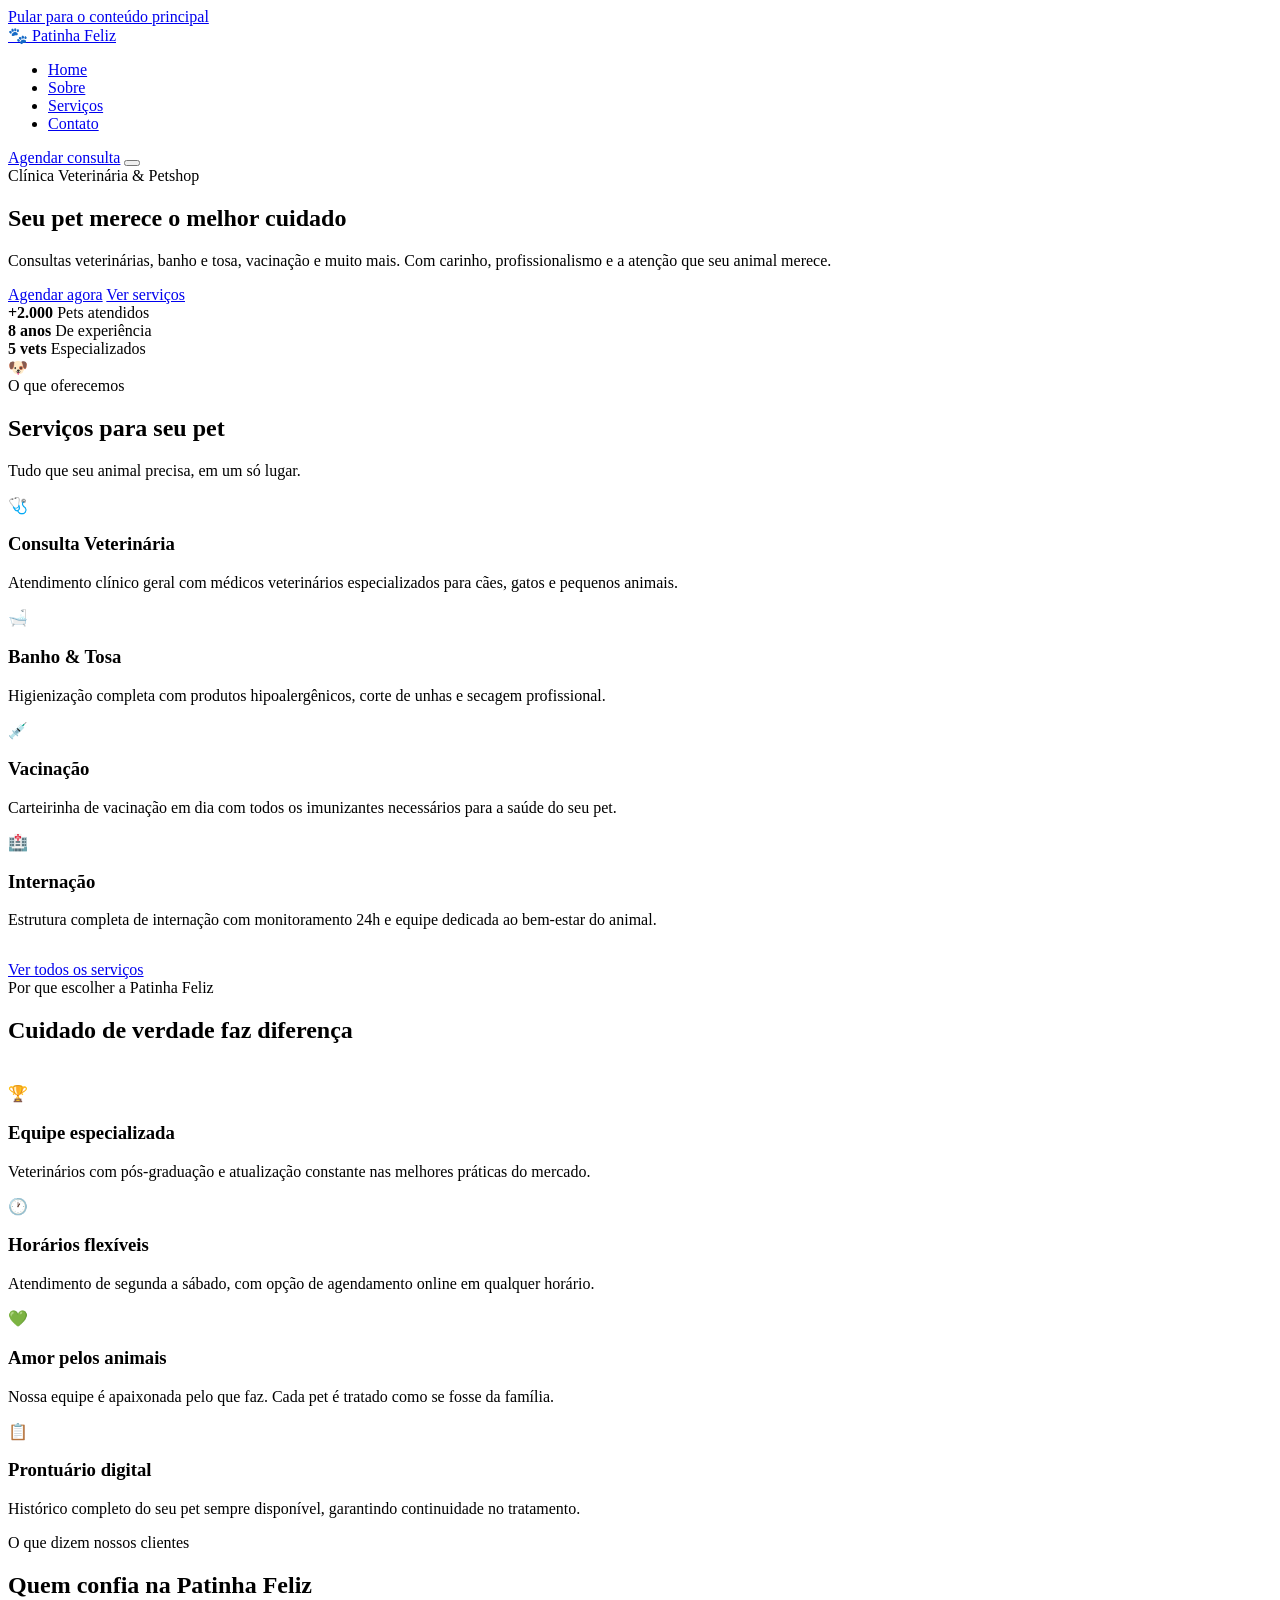
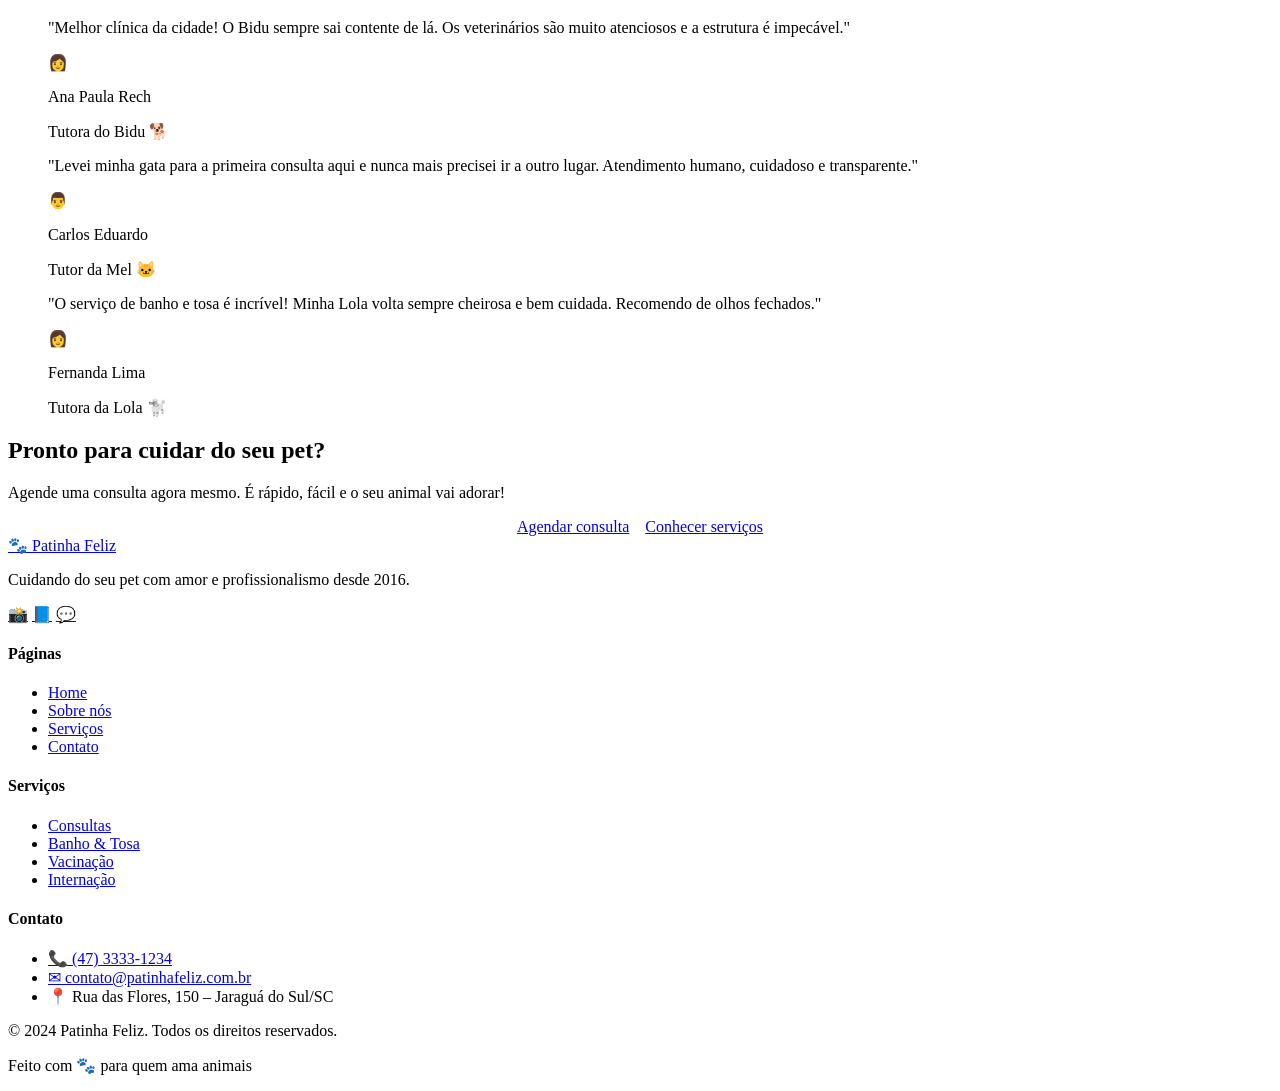
==== index.html @ 5ea91352 "Update index.html" ====
<!DOCTYPE html>
<html lang="pt-BR">
<head>
  <meta charset="UTF-8" />
  <meta name="viewport" content="width=device-width, initial-scale=1.0" />
  <meta name="description" content="Patinha Feliz – Clínica Veterinária e Petshop. Cuidamos do seu pet com amor e profissionalismo em Jaraguá do Sul." />
  <title>Patinha Feliz – Clínica Veterinária & Petshop</title> 
  <link rel="preconnect" href="https://fonts.googleapis.com" />
  <link rel="preconnect" href="https://fonts.gstatic.com" crossorigin />
  <link href="https://fonts.googleapis.com/css2?family=Playfair+Display:wght@700&family=Inter:wght@400;500;600;700&display=swap" rel="stylesheet" />
  <link rel="stylesheet" href="css/style.css" />
</head>
<body>

  <!-- Skip link para acessibilidade -->
  <a class="skip-link" href="#main">Pular para o conteúdo principal</a>

  <!-- HEADER -->
  <header class="header" role="banner">
    <nav class="nav container" aria-label="Navegação principal">
      <a class="nav__logo" href="index.html" aria-label="Patinha Feliz – Página inicial">
        🐾 Patinha <span>Feliz</span>
      </a>
      <ul class="nav__links" role="list">
        <li><a href="index.html">Home</a></li>
        <li><a href="pages/sobre.html">Sobre</a></li>
        <li><a href="pages/servicos.html">Serviços</a></li>
        <li><a href="pages/contato.html">Contato</a></li>
      </ul>
      <a class="btn btn--primary nav__cta" href="pages/contato.html">Agendar consulta</a>
      <button class="nav__hamburger" aria-expanded="false" aria-controls="nav-links" aria-label="Abrir menu">
        <span></span><span></span><span></span>
      </button>
    </nav>
  </header>

  <!-- MAIN -->
  <main id="main">

    <!-- HERO -->
    <section class="hero" aria-labelledby="hero-title">
      <div class="hero__inner container">
        <div class="hero__content">
          <span class="badge">Clínica Veterinária & Petshop</span>
          <h1 id="hero-title">Seu pet merece o melhor cuidado</h1>
          <p>Consultas veterinárias, banho e tosa, vacinação e muito mais. Com carinho, profissionalismo e a atenção que seu animal merece.</p>
          <div class="hero__actions">
            <a class="btn btn--accent" href="pages/contato.html">Agendar agora</a>
            <a class="btn btn--secondary" href="pages/servicos.html">Ver serviços</a>
          </div>
          <div class="hero__stats" aria-label="Números da clínica">
            <div class="hero__stat">
              <strong>+2.000</strong>
              <span>Pets atendidos</span>
            </div>
            <div class="hero__stat">
              <strong>8 anos</strong>
              <span>De experiência</span>
            </div>
            <div class="hero__stat">
              <strong>5 vets</strong>
              <span>Especializados</span>
            </div>
          </div>
        </div>
        <div class="hero__visual" aria-hidden="true">
          <div class="hero__illustration">🐶</div>
        </div>
      </div>
    </section>

    <!-- SERVIÇOS PREVIEW -->
    <section class="section" aria-labelledby="servicos-title">
      <div class="container">
        <div class="text-center">
          <span class="badge">O que oferecemos</span>
          <h2 class="section-title" id="servicos-title">Serviços para seu pet</h2>
          <p class="section-subtitle">Tudo que seu animal precisa, em um só lugar.</p>
        </div>
        <div class="services-grid">
          <article class="card">
            <span class="card__icon" aria-hidden="true">🩺</span>
            <h3>Consulta Veterinária</h3>
            <p>Atendimento clínico geral com médicos veterinários especializados para cães, gatos e pequenos animais.</p>
          </article>
          <article class="card">
            <span class="card__icon" aria-hidden="true">🛁</span>
            <h3>Banho & Tosa</h3>
            <p>Higienização completa com produtos hipoalergênicos, corte de unhas e secagem profissional.</p>
          </article>
          <article class="card">
            <span class="card__icon" aria-hidden="true">💉</span>
            <h3>Vacinação</h3>
            <p>Carteirinha de vacinação em dia com todos os imunizantes necessários para a saúde do seu pet.</p>
          </article>
          <article class="card">
            <span class="card__icon" aria-hidden="true">🏥</span>
            <h3>Internação</h3>
            <p>Estrutura completa de internação com monitoramento 24h e equipe dedicada ao bem-estar do animal.</p>
          </article>
        </div>
        <div class="text-center" style="margin-top:2rem">
          <a class="btn btn--secondary" href="pages/servicos.html">Ver todos os serviços</a>
        </div>
      </div>
    </section>

    <!-- POR QUE NÓS -->
    <section class="section section--alt" aria-labelledby="why-title">
      <div class="container">
        <div class="text-center">
          <span class="badge">Por que escolher a Patinha Feliz</span>
          <h2 class="section-title" id="why-title">Cuidado de verdade faz diferença</h2>
        </div>
        <div class="services-grid" style="margin-top:2.5rem">
          <div class="card">
            <span class="card__icon" aria-hidden="true">🏆</span>
            <h3>Equipe especializada</h3>
            <p>Veterinários com pós-graduação e atualização constante nas melhores práticas do mercado.</p>
          </div>
          <div class="card">
            <span class="card__icon" aria-hidden="true">🕐</span>
            <h3>Horários flexíveis</h3>
            <p>Atendimento de segunda a sábado, com opção de agendamento online em qualquer horário.</p>
          </div>
          <div class="card">
            <span class="card__icon" aria-hidden="true">💚</span>
            <h3>Amor pelos animais</h3>
            <p>Nossa equipe é apaixonada pelo que faz. Cada pet é tratado como se fosse da família.</p>
          </div>
          <div class="card">
            <span class="card__icon" aria-hidden="true">📋</span>
            <h3>Prontuário digital</h3>
            <p>Histórico completo do seu pet sempre disponível, garantindo continuidade no tratamento.</p>
          </div>
        </div>
      </div>
    </section>

    <!-- DEPOIMENTOS -->
    <section class="section" aria-labelledby="depoimentos-title">
      <div class="container">
        <div class="text-center">
          <span class="badge">O que dizem nossos clientes</span>
          <h2 class="section-title" id="depoimentos-title">Quem confia na Patinha Feliz</h2>
        </div>
        <div class="testimonials-grid">
          <blockquote class="testimonial">
            <p class="testimonial__text">"Melhor clínica da cidade! O Bidu sempre sai contente de lá. Os veterinários são muito atenciosos e a estrutura é impecável."</p>
            <footer class="testimonial__author">
              <div class="testimonial__avatar" aria-hidden="true">👩</div>
              <div>
                <p class="testimonial__name">Ana Paula Rech</p>
                <p class="testimonial__pet">Tutora do Bidu 🐕</p>
              </div>
            </footer>
          </blockquote>
          <blockquote class="testimonial">
            <p class="testimonial__text">"Levei minha gata para a primeira consulta aqui e nunca mais precisei ir a outro lugar. Atendimento humano, cuidadoso e transparente."</p>
            <footer class="testimonial__author">
              <div class="testimonial__avatar" aria-hidden="true">👨</div>
              <div>
                <p class="testimonial__name">Carlos Eduardo</p>
                <p class="testimonial__pet">Tutor da Mel 🐱</p>
              </div>
            </footer>
          </blockquote>
          <blockquote class="testimonial">
            <p class="testimonial__text">"O serviço de banho e tosa é incrível! Minha Lola volta sempre cheirosa e bem cuidada. Recomendo de olhos fechados."</p>
            <footer class="testimonial__author">
              <div class="testimonial__avatar" aria-hidden="true">👩</div>
              <div>
                <p class="testimonial__name">Fernanda Lima</p>
                <p class="testimonial__pet">Tutora da Lola 🐩</p>
              </div>
            </footer>
          </blockquote>
        </div>
      </div>
    </section>

    <!-- CTA FINAL -->
    <section class="cta-section" aria-labelledby="cta-title">
      <div class="container">
        <h2 id="cta-title">Pronto para cuidar do seu pet?</h2>
        <p>Agende uma consulta agora mesmo. É rápido, fácil e o seu animal vai adorar!</p>
        <div style="display:flex;gap:1rem;justify-content:center;flex-wrap:wrap">
          <a class="btn btn--primary" href="pages/contato.html">Agendar consulta</a>
          <a class="btn btn--secondary" href="pages/servicos.html">Conhecer serviços</a>
        </div>
      </div>
    </section>

  </main>

  <!-- FOOTER -->
  <footer class="footer" role="contentinfo">
    <div class="container">
      <div class="footer__grid">
        <div class="footer__brand">
          <a class="nav__logo" href="index.html" aria-label="Patinha Feliz">🐾 Patinha <span>Feliz</span></a>
          <p>Cuidando do seu pet com amor e profissionalismo desde 2016.</p>
          <div class="social-links" aria-label="Redes sociais">
            <a class="social-link" href="#" aria-label="Instagram">📸</a>
            <a class="social-link" href="#" aria-label="Facebook">📘</a>
            <a class="social-link" href="#" aria-label="WhatsApp">💬</a>
          </div>
        </div>
        <nav class="footer__col" aria-label="Links do site">
          <h4>Páginas</h4>
          <ul>
            <li><a href="index.html">Home</a></li>
            <li><a href="pages/sobre.html">Sobre nós</a></li>
            <li><a href="pages/servicos.html">Serviços</a></li>
            <li><a href="pages/contato.html">Contato</a></li>
          </ul>
        </nav>
        <div class="footer__col">
          <h4>Serviços</h4>
          <ul>
            <li><a href="pages/servicos.html">Consultas</a></li>
            <li><a href="pages/servicos.html">Banho & Tosa</a></li>
            <li><a href="pages/servicos.html">Vacinação</a></li>
            <li><a href="pages/servicos.html">Internação</a></li>
          </ul>
        </div>
        <address class="footer__col" style="font-style:normal">
          <h4>Contato</h4>
          <ul>
            <li><a href="tel:+554733331234">📞 (47) 3333-1234</a></li>
            <li><a href="mailto:contato@patinhafeliz.com.br">✉ contato@patinhafeliz.com.br</a></li>
            <li><span>📍 Rua das Flores, 150 – Jaraguá do Sul/SC</span></li>
          </ul>
        </address>
      </div>
      <div class="footer__bottom">
        <p>© 2024 Patinha Feliz. Todos os direitos reservados.</p>
        <p>Feito com 🐾 para quem ama animais</p>
      </div>
    </div>
  </footer>

  <script src="js/main.js"></script>
</body>
</html>
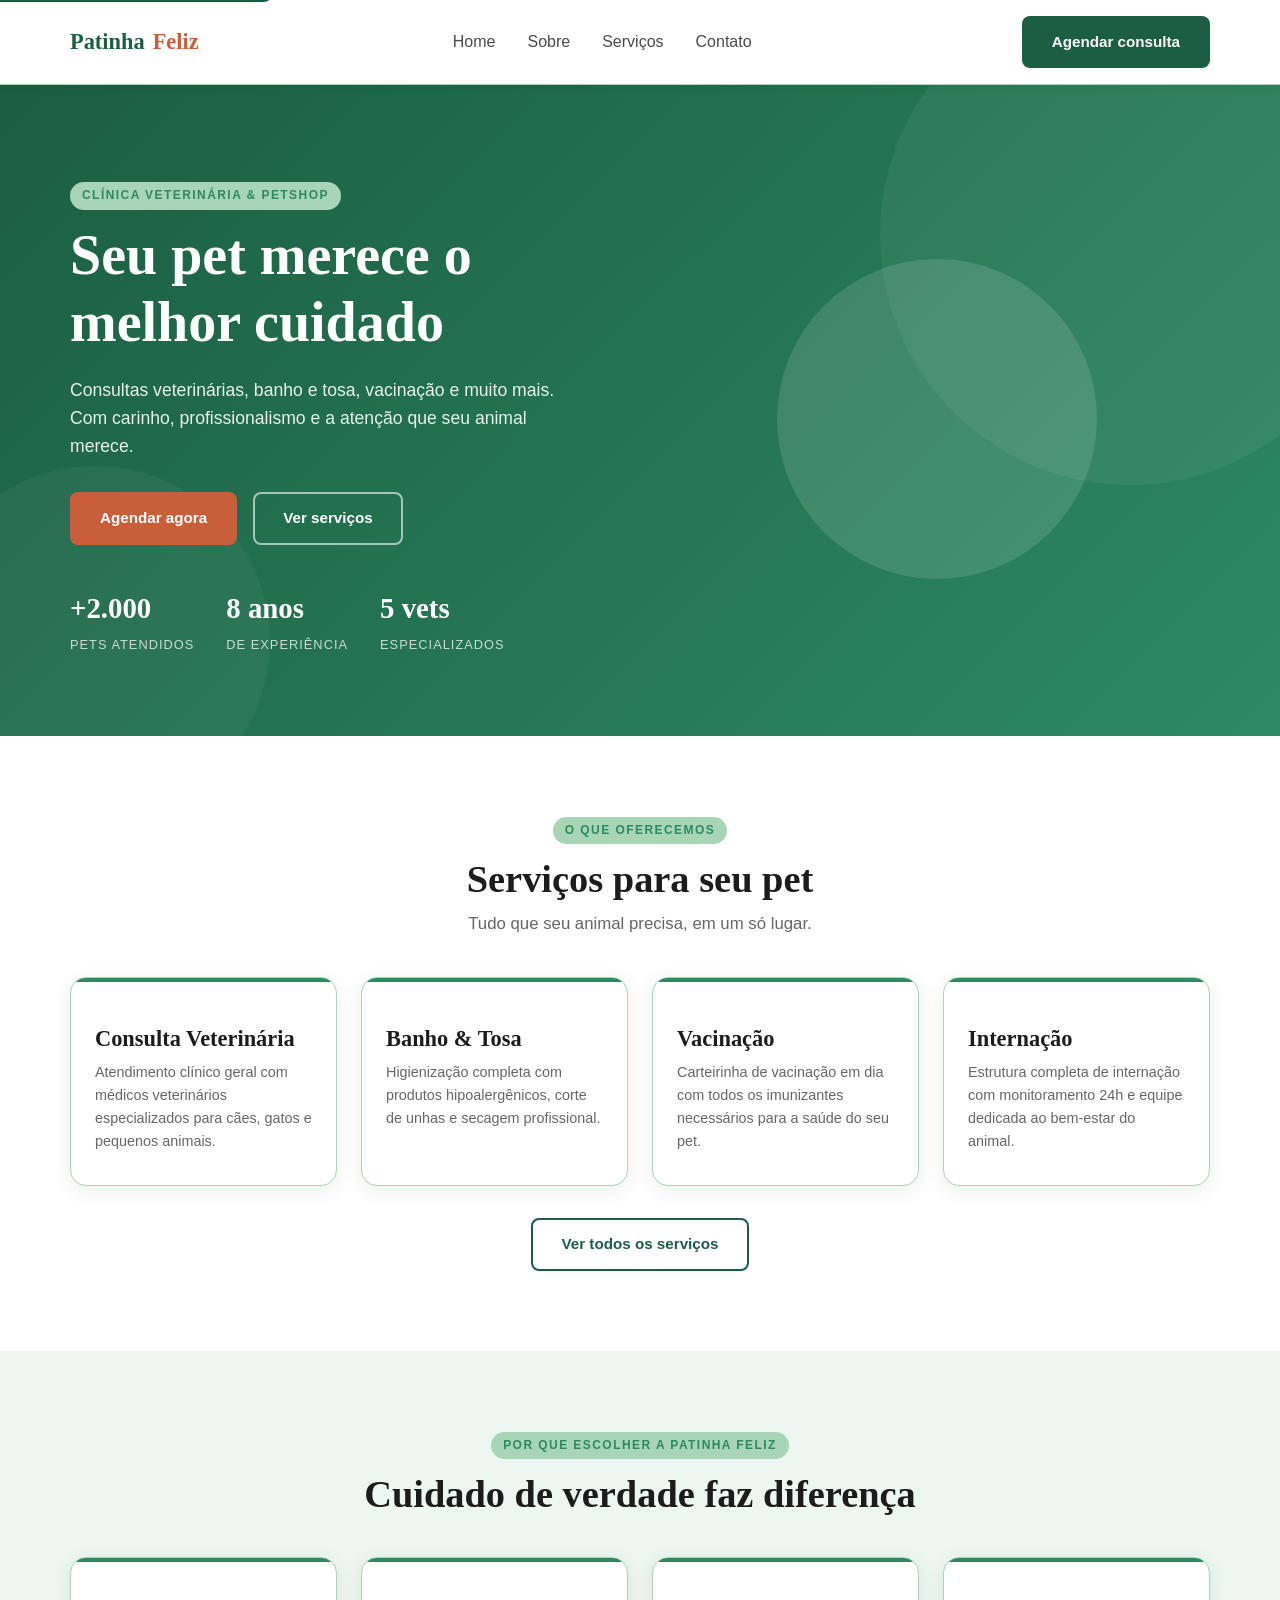
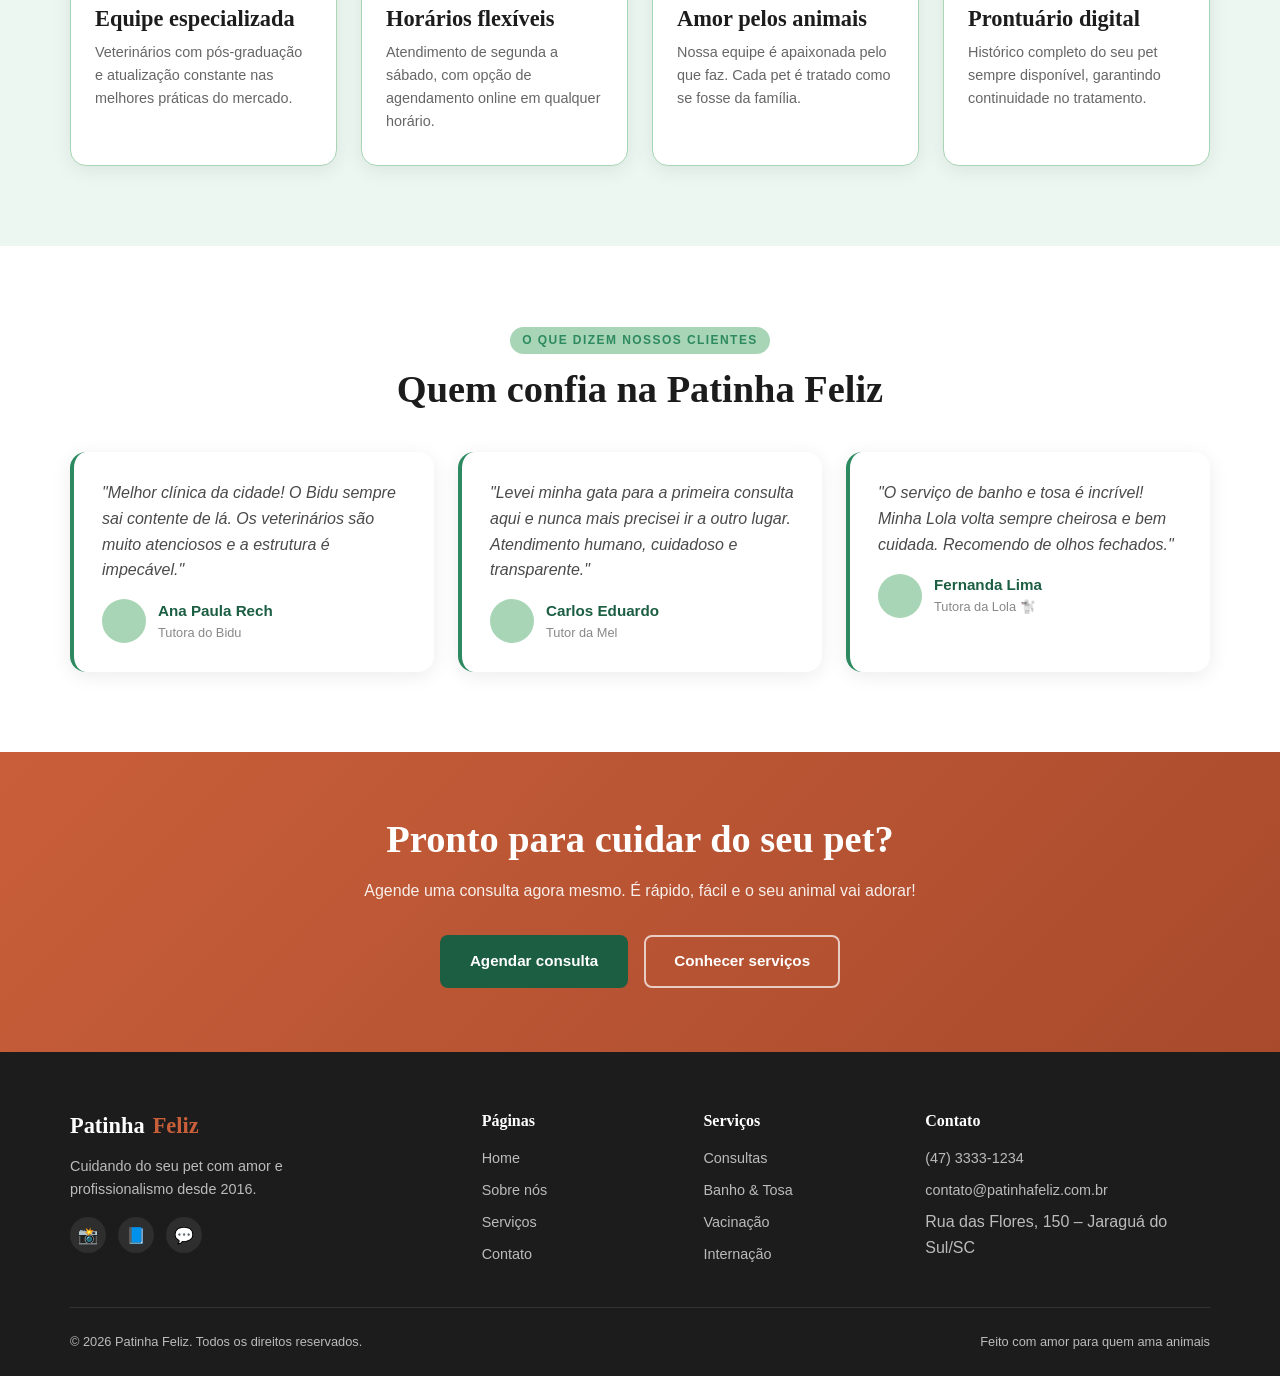
==== commit ec2db795: "Update index.html" ====
--- a/index.html
+++ b/index.html
@@ -4,11 +4,11 @@
   <meta charset="UTF-8" />
   <meta name="viewport" content="width=device-width, initial-scale=1.0" />
   <meta name="description" content="Patinha Feliz – Clínica Veterinária e Petshop. Cuidamos do seu pet com amor e profissionalismo em Jaraguá do Sul." />
-  <title>Patinha Feliz – Clínica Veterinária & Petshop</title> 
+  <title>Patinha Feliz – Clínica Veterinária & Petshop</title>
   <link rel="preconnect" href="https://fonts.googleapis.com" />
   <link rel="preconnect" href="https://fonts.gstatic.com" crossorigin />
   <link href="https://fonts.googleapis.com/css2?family=Playfair+Display:wght@700&family=Inter:wght@400;500;600;700&display=swap" rel="stylesheet" />
-  <link rel="stylesheet" href="css/style.css" />
+  <link rel="stylesheet" href="style.css" />
 </head>
 <body>
 
@@ -19,15 +19,15 @@
   <header class="header" role="banner">
     <nav class="nav container" aria-label="Navegação principal">
       <a class="nav__logo" href="index.html" aria-label="Patinha Feliz – Página inicial">
-        🐾 Patinha <span>Feliz</span>
+         Patinha <span>Feliz</span>
       </a>
       <ul class="nav__links" role="list">
         <li><a href="index.html">Home</a></li>
-        <li><a href="pages/sobre.html">Sobre</a></li>
-        <li><a href="pages/servicos.html">Serviços</a></li>
-        <li><a href="pages/contato.html">Contato</a></li>
+        <li><a href="sobre.html">Sobre</a></li>
+        <li><a href="servicos.html">Serviços</a></li>
+        <li><a href="contato.html">Contato</a></li>
       </ul>
-      <a class="btn btn--primary nav__cta" href="pages/contato.html">Agendar consulta</a>
+      <a class="btn btn--primary nav__cta" href="contato.html">Agendar consulta</a>
       <button class="nav__hamburger" aria-expanded="false" aria-controls="nav-links" aria-label="Abrir menu">
         <span></span><span></span><span></span>
       </button>
@@ -45,8 +45,8 @@
           <h1 id="hero-title">Seu pet merece o melhor cuidado</h1>
           <p>Consultas veterinárias, banho e tosa, vacinação e muito mais. Com carinho, profissionalismo e a atenção que seu animal merece.</p>
           <div class="hero__actions">
-            <a class="btn btn--accent" href="pages/contato.html">Agendar agora</a>
-            <a class="btn btn--secondary" href="pages/servicos.html">Ver serviços</a>
+            <a class="btn btn--accent" href="contato.html">Agendar agora</a>
+            <a class="btn btn--secondary" href="servicos.html">Ver serviços</a>
           </div>
           <div class="hero__stats" aria-label="Números da clínica">
             <div class="hero__stat">
@@ -64,7 +64,7 @@
           </div>
         </div>
         <div class="hero__visual" aria-hidden="true">
-          <div class="hero__illustration">🐶</div>
+          <div class="hero__illustration"></div>
         </div>
       </div>
     </section>
@@ -79,28 +79,28 @@
         </div>
         <div class="services-grid">
           <article class="card">
-            <span class="card__icon" aria-hidden="true">🩺</span>
+            <span class="card__icon" aria-hidden="true"></span>
             <h3>Consulta Veterinária</h3>
             <p>Atendimento clínico geral com médicos veterinários especializados para cães, gatos e pequenos animais.</p>
           </article>
           <article class="card">
-            <span class="card__icon" aria-hidden="true">🛁</span>
+            <span class="card__icon" aria-hidden="true"></span>
             <h3>Banho & Tosa</h3>
             <p>Higienização completa com produtos hipoalergênicos, corte de unhas e secagem profissional.</p>
           </article>
           <article class="card">
-            <span class="card__icon" aria-hidden="true">💉</span>
+            <span class="card__icon" aria-hidden="true"></span>
             <h3>Vacinação</h3>
             <p>Carteirinha de vacinação em dia com todos os imunizantes necessários para a saúde do seu pet.</p>
           </article>
           <article class="card">
-            <span class="card__icon" aria-hidden="true">🏥</span>
+            <span class="card__icon" aria-hidden="true"></span>
             <h3>Internação</h3>
             <p>Estrutura completa de internação com monitoramento 24h e equipe dedicada ao bem-estar do animal.</p>
           </article>
         </div>
         <div class="text-center" style="margin-top:2rem">
-          <a class="btn btn--secondary" href="pages/servicos.html">Ver todos os serviços</a>
+          <a class="btn btn--secondary" href="servicos.html">Ver todos os serviços</a>
         </div>
       </div>
     </section>
@@ -114,22 +114,22 @@
         </div>
         <div class="services-grid" style="margin-top:2.5rem">
           <div class="card">
-            <span class="card__icon" aria-hidden="true">🏆</span>
+            <span class="card__icon" aria-hidden="true"></span>
             <h3>Equipe especializada</h3>
             <p>Veterinários com pós-graduação e atualização constante nas melhores práticas do mercado.</p>
           </div>
           <div class="card">
-            <span class="card__icon" aria-hidden="true">🕐</span>
+            <span class="card__icon" aria-hidden="true"></span>
             <h3>Horários flexíveis</h3>
             <p>Atendimento de segunda a sábado, com opção de agendamento online em qualquer horário.</p>
           </div>
           <div class="card">
-            <span class="card__icon" aria-hidden="true">💚</span>
+            <span class="card__icon" aria-hidden="true"></span>
             <h3>Amor pelos animais</h3>
             <p>Nossa equipe é apaixonada pelo que faz. Cada pet é tratado como se fosse da família.</p>
           </div>
           <div class="card">
-            <span class="card__icon" aria-hidden="true">📋</span>
+            <span class="card__icon" aria-hidden="true"></span>
             <h3>Prontuário digital</h3>
             <p>Histórico completo do seu pet sempre disponível, garantindo continuidade no tratamento.</p>
           </div>
@@ -148,27 +148,27 @@
           <blockquote class="testimonial">
             <p class="testimonial__text">"Melhor clínica da cidade! O Bidu sempre sai contente de lá. Os veterinários são muito atenciosos e a estrutura é impecável."</p>
             <footer class="testimonial__author">
-              <div class="testimonial__avatar" aria-hidden="true">👩</div>
+              <div class="testimonial__avatar" aria-hidden="true"></div>
               <div>
                 <p class="testimonial__name">Ana Paula Rech</p>
-                <p class="testimonial__pet">Tutora do Bidu 🐕</p>
+                <p class="testimonial__pet">Tutora do Bidu </p>
               </div>
             </footer>
           </blockquote>
           <blockquote class="testimonial">
             <p class="testimonial__text">"Levei minha gata para a primeira consulta aqui e nunca mais precisei ir a outro lugar. Atendimento humano, cuidadoso e transparente."</p>
             <footer class="testimonial__author">
-              <div class="testimonial__avatar" aria-hidden="true">👨</div>
+              <div class="testimonial__avatar" aria-hidden="true"></div>
               <div>
                 <p class="testimonial__name">Carlos Eduardo</p>
-                <p class="testimonial__pet">Tutor da Mel 🐱</p>
+                <p class="testimonial__pet">Tutor da Mel </p>
               </div>
             </footer>
           </blockquote>
           <blockquote class="testimonial">
             <p class="testimonial__text">"O serviço de banho e tosa é incrível! Minha Lola volta sempre cheirosa e bem cuidada. Recomendo de olhos fechados."</p>
             <footer class="testimonial__author">
-              <div class="testimonial__avatar" aria-hidden="true">👩</div>
+              <div class="testimonial__avatar" aria-hidden="true"></div>
               <div>
                 <p class="testimonial__name">Fernanda Lima</p>
                 <p class="testimonial__pet">Tutora da Lola 🐩</p>
@@ -185,8 +185,8 @@
         <h2 id="cta-title">Pronto para cuidar do seu pet?</h2>
         <p>Agende uma consulta agora mesmo. É rápido, fácil e o seu animal vai adorar!</p>
         <div style="display:flex;gap:1rem;justify-content:center;flex-wrap:wrap">
-          <a class="btn btn--primary" href="pages/contato.html">Agendar consulta</a>
-          <a class="btn btn--secondary" href="pages/servicos.html">Conhecer serviços</a>
+          <a class="btn btn--primary" href="contato.html">Agendar consulta</a>
+          <a class="btn btn--secondary" href="servicos.html">Conhecer serviços</a>
         </div>
       </div>
     </section>
@@ -198,7 +198,7 @@
     <div class="container">
       <div class="footer__grid">
         <div class="footer__brand">
-          <a class="nav__logo" href="index.html" aria-label="Patinha Feliz">🐾 Patinha <span>Feliz</span></a>
+          <a class="nav__logo" href="index.html" aria-label="Patinha Feliz"> Patinha <span>Feliz</span></a>
           <p>Cuidando do seu pet com amor e profissionalismo desde 2016.</p>
           <div class="social-links" aria-label="Redes sociais">
             <a class="social-link" href="#" aria-label="Instagram">📸</a>
@@ -210,32 +210,32 @@
           <h4>Páginas</h4>
           <ul>
             <li><a href="index.html">Home</a></li>
-            <li><a href="pages/sobre.html">Sobre nós</a></li>
-            <li><a href="pages/servicos.html">Serviços</a></li>
-            <li><a href="pages/contato.html">Contato</a></li>
+            <li><a href="sobre.html">Sobre nós</a></li>
+            <li><a href="servicos.html">Serviços</a></li>
+            <li><a href="contato.html">Contato</a></li>
           </ul>
         </nav>
         <div class="footer__col">
           <h4>Serviços</h4>
           <ul>
-            <li><a href="pages/servicos.html">Consultas</a></li>
-            <li><a href="pages/servicos.html">Banho & Tosa</a></li>
-            <li><a href="pages/servicos.html">Vacinação</a></li>
-            <li><a href="pages/servicos.html">Internação</a></li>
+            <li><a href="servicos.html">Consultas</a></li>
+            <li><a href="servicos.html">Banho & Tosa</a></li>
+            <li><a href="servicos.html">Vacinação</a></li>
+            <li><a href="servicos.html">Internação</a></li>
           </ul>
         </div>
         <address class="footer__col" style="font-style:normal">
           <h4>Contato</h4>
           <ul>
-            <li><a href="tel:+554733331234">📞 (47) 3333-1234</a></li>
-            <li><a href="mailto:contato@patinhafeliz.com.br">✉ contato@patinhafeliz.com.br</a></li>
-            <li><span>📍 Rua das Flores, 150 – Jaraguá do Sul/SC</span></li>
+            <li><a href="tel:+554733331234"> (47) 3333-1234</a></li>
+            <li><a href="mailto:contato@patinhafeliz.com.br"> contato@patinhafeliz.com.br</a></li>
+            <li><span> Rua das Flores, 150 – Jaraguá do Sul/SC</span></li>
           </ul>
         </address>
       </div>
       <div class="footer__bottom">
-        <p>© 2024 Patinha Feliz. Todos os direitos reservados.</p>
-        <p>Feito com 🐾 para quem ama animais</p>
+        <p>© 2026 Patinha Feliz. Todos os direitos reservados.</p>
+        <p>Feito com amor para quem ama animais</p>
       </div>
     </div>
   </footer>
--- a/style.css
+++ b/style.css
@@ -0,0 +1,874 @@
+/* ============================================
+   PATINHA FELIZ – Sistema de Design
+   Paleta: Verde-menta profissional, branco quente, detalhes terracota
+   ============================================ */
+
+/* ---- Reset & Variáveis ---- */
+*, *::before, *::after {
+  box-sizing: border-box;
+  margin: 0;
+  padding: 0;
+}
+
+:root {
+  --verde-escuro:  #1B5E42;
+  --verde-medio:   #2D8A60;
+  --verde-claro:   #A8D5B5;
+  --menta-bg:      #EDF7F1;
+  --terracota:     #C95F3A;
+  --terracota-soft:#F4EAE5;
+  --branco:        #FFFFFF;
+  --cinza-claro:   #F5F5F5;
+  --cinza-texto:   #4A4A4A;
+  --preto-suave:   #1C1C1C;
+
+  --font-display: 'Playfair Display', Georgia, serif;
+  --font-body:    'Inter', 'Segoe UI', sans-serif;
+
+  --radius-sm: 8px;
+  --radius-md: 16px;
+  --radius-lg: 32px;
+  --shadow:    0 4px 20px rgba(0,0,0,0.08);
+  --transition: 0.25s ease;
+}
+
+html { scroll-behavior: smooth; }
+
+body {
+  font-family: var(--font-body);
+  color: var(--cinza-texto);
+  background: var(--branco);
+  font-size: 16px;
+  line-height: 1.6;
+}
+
+img { display: block; max-width: 100%; height: auto; }
+a  { color: inherit; text-decoration: none; }
+ul { list-style: none; }
+
+/* ---- Tipografia ---- */
+h1, h2, h3 { font-family: var(--font-display); color: var(--preto-suave); line-height: 1.2; }
+h1 { font-size: clamp(2rem, 5vw, 3.5rem); }
+h2 { font-size: clamp(1.6rem, 4vw, 2.4rem); }
+h3 { font-size: clamp(1.1rem, 2.5vw, 1.4rem); }
+p  { max-width: 65ch; }
+
+/* ---- Utilitários ---- */
+.container  { width: min(1140px, 92%); margin-inline: auto; }
+.section    { padding-block: 5rem; }
+.section--alt { background: var(--menta-bg); }
+.text-center { text-align: center; }
+.text-center p { margin-inline: auto; }
+
+.badge {
+  display: inline-block;
+  font-size: 0.75rem;
+  font-weight: 600;
+  letter-spacing: 0.12em;
+  text-transform: uppercase;
+  color: var(--verde-medio);
+  background: var(--verde-claro);
+  padding: 0.25rem 0.75rem;
+  border-radius: 99px;
+  margin-bottom: 0.75rem;
+}
+
+/* ---- Botões ---- */
+.btn {
+  display: inline-flex;
+  align-items: center;
+  gap: 0.5rem;
+  padding: 0.75rem 1.75rem;
+  border-radius: var(--radius-sm);
+  font-family: var(--font-body);
+  font-size: 0.95rem;
+  font-weight: 600;
+  cursor: pointer;
+  border: 2px solid transparent;
+  transition: background var(--transition), color var(--transition), border-color var(--transition), transform var(--transition);
+}
+.btn:focus-visible { outline: 3px solid var(--terracota); outline-offset: 3px; }
+.btn:active        { transform: scale(0.97); }
+
+.btn--primary {
+  background: var(--verde-escuro);
+  color: var(--branco);
+}
+.btn--primary:hover { background: var(--verde-medio); }
+
+.btn--secondary {
+  background: transparent;
+  color: var(--verde-escuro);
+  border-color: var(--verde-escuro);
+}
+.btn--secondary:hover { background: var(--verde-escuro); color: var(--branco); }
+
+.btn--accent {
+  background: var(--terracota);
+  color: var(--branco);
+}
+.btn--accent:hover { background: #a84a2c; }
+
+/* ============================================
+   HEADER / NAV
+   ============================================ */
+.header {
+  position: sticky;
+  top: 0;
+  z-index: 100;
+  background: var(--branco);
+  border-bottom: 1px solid var(--verde-claro);
+  box-shadow: 0 2px 12px rgba(0,0,0,0.06);
+}
+
+.nav {
+  display: flex;
+  align-items: center;
+  justify-content: space-between;
+  padding-block: 1rem;
+}
+
+.nav__logo {
+  display: flex;
+  align-items: center;
+  gap: 0.5rem;
+  font-family: var(--font-display);
+  font-size: 1.4rem;
+  font-weight: 700;
+  color: var(--verde-escuro);
+}
+.nav__logo span { color: var(--terracota); }
+
+.nav__links {
+  display: flex;
+  align-items: center;
+  gap: 2rem;
+}
+
+.nav__links a {
+  font-weight: 500;
+  color: var(--cinza-texto);
+  position: relative;
+  padding-bottom: 2px;
+  transition: color var(--transition);
+}
+.nav__links a::after {
+  content: '';
+  position: absolute;
+  bottom: -2px;
+  left: 0;
+  width: 0;
+  height: 2px;
+  background: var(--verde-medio);
+  transition: width var(--transition);
+}
+.nav__links a:hover       { color: var(--verde-escuro); }
+.nav__links a:hover::after,
+.nav__links a.active::after { width: 100%; }
+.nav__links a.active      { color: var(--verde-escuro); font-weight: 600; }
+
+.nav__cta { margin-left: 1rem; }
+
+/* Hamburger */
+.nav__hamburger {
+  display: none;
+  flex-direction: column;
+  gap: 5px;
+  background: none;
+  border: none;
+  cursor: pointer;
+  padding: 4px;
+  border-radius: 4px;
+}
+.nav__hamburger span {
+  display: block;
+  width: 24px;
+  height: 2px;
+  background: var(--verde-escuro);
+  border-radius: 2px;
+  transition: transform var(--transition), opacity var(--transition);
+}
+.nav__hamburger[aria-expanded="true"] span:nth-child(1) { transform: translateY(7px) rotate(45deg); }
+.nav__hamburger[aria-expanded="true"] span:nth-child(2) { opacity: 0; }
+.nav__hamburger[aria-expanded="true"] span:nth-child(3) { transform: translateY(-7px) rotate(-45deg); }
+
+/* ============================================
+   HERO
+   ============================================ */
+.hero {
+  background: linear-gradient(135deg, var(--verde-escuro) 0%, var(--verde-medio) 100%);
+  color: var(--branco);
+  padding-block: 6rem 5rem;
+  position: relative;
+  overflow: hidden;
+}
+.hero::before {
+  content: '';
+  position: absolute;
+  right: -100px;
+  top: -100px;
+  width: 500px;
+  height: 500px;
+  background: rgba(255,255,255,0.05);
+  border-radius: 50%;
+}
+.hero::after {
+  content: '';
+  position: absolute;
+  left: -80px;
+  bottom: -80px;
+  width: 350px;
+  height: 350px;
+  background: rgba(255,255,255,0.04);
+  border-radius: 50%;
+}
+
+.hero__inner {
+  display: grid;
+  grid-template-columns: 1fr 1fr;
+  align-items: center;
+  gap: 3rem;
+  position: relative;
+  z-index: 1;
+}
+
+.hero__content h1 { color: var(--branco); margin-bottom: 1.25rem; }
+
+.hero__content p {
+  font-size: 1.1rem;
+  opacity: 0.9;
+  margin-bottom: 2rem;
+  max-width: 50ch;
+}
+
+.hero__actions { display: flex; gap: 1rem; flex-wrap: wrap; }
+.hero__actions .btn--secondary {
+  color: var(--branco);
+  border-color: rgba(255,255,255,0.6);
+}
+.hero__actions .btn--secondary:hover {
+  background: rgba(255,255,255,0.15);
+  color: var(--branco);
+}
+
+.hero__visual {
+  display: flex;
+  justify-content: center;
+  align-items: center;
+}
+
+.hero__illustration {
+  width: 320px;
+  height: 320px;
+  background: rgba(255,255,255,0.12);
+  border-radius: 50%;
+  display: flex;
+  align-items: center;
+  justify-content: center;
+  font-size: 9rem;
+  animation: float 4s ease-in-out infinite;
+}
+
+@keyframes float {
+  0%, 100% { transform: translateY(0); }
+  50%       { transform: translateY(-16px); }
+}
+
+/* Stats rápidos */
+.hero__stats {
+  display: flex;
+  gap: 2rem;
+  margin-top: 2.5rem;
+  flex-wrap: wrap;
+}
+.hero__stat strong {
+  display: block;
+  font-family: var(--font-display);
+  font-size: 1.8rem;
+  color: var(--branco);
+}
+.hero__stat span {
+  font-size: 0.8rem;
+  opacity: 0.75;
+  text-transform: uppercase;
+  letter-spacing: 0.08em;
+}
+
+/* ============================================
+   SERVIÇOS – CARDS (index preview)
+   ============================================ */
+.services-grid {
+  display: grid;
+  grid-template-columns: repeat(auto-fit, minmax(220px, 1fr));
+  gap: 1.5rem;
+  margin-top: 2.5rem;
+}
+
+.card {
+  background: var(--branco);
+  border: 1px solid var(--verde-claro);
+  border-radius: var(--radius-md);
+  padding: 2rem 1.5rem;
+  box-shadow: var(--shadow);
+  transition: transform var(--transition), box-shadow var(--transition);
+  position: relative;
+  overflow: hidden;
+}
+.card::before {
+  content: '';
+  position: absolute;
+  top: 0; left: 0; right: 0;
+  height: 4px;
+  background: var(--verde-medio);
+}
+.card:hover { transform: translateY(-6px); box-shadow: 0 12px 32px rgba(0,0,0,0.12); }
+
+.card__icon {
+  font-size: 2.5rem;
+  margin-bottom: 1rem;
+  display: block;
+}
+.card h3 { margin-bottom: 0.5rem; }
+.card p  { font-size: 0.9rem; color: #666; max-width: none; }
+
+/* ============================================
+   DEPOIMENTOS
+   ============================================ */
+.testimonials-grid {
+  display: grid;
+  grid-template-columns: repeat(auto-fit, minmax(280px, 1fr));
+  gap: 1.5rem;
+  margin-top: 2.5rem;
+}
+
+.testimonial {
+  background: var(--branco);
+  border-radius: var(--radius-md);
+  padding: 1.75rem;
+  box-shadow: var(--shadow);
+  border-left: 4px solid var(--verde-medio);
+}
+.testimonial__text {
+  font-style: italic;
+  color: var(--cinza-texto);
+  margin-bottom: 1rem;
+}
+.testimonial__author {
+  display: flex;
+  align-items: center;
+  gap: 0.75rem;
+}
+.testimonial__avatar {
+  width: 44px;
+  height: 44px;
+  border-radius: 50%;
+  background: var(--verde-claro);
+  display: flex;
+  align-items: center;
+  justify-content: center;
+  font-size: 1.4rem;
+}
+.testimonial__name { font-weight: 600; font-size: 0.95rem; color: var(--verde-escuro); }
+.testimonial__pet  { font-size: 0.8rem; color: #888; }
+
+/* ============================================
+   SOBRE – PAGE
+   ============================================ */
+.about-hero {
+  background: var(--verde-escuro);
+  color: var(--branco);
+  padding-block: 4rem;
+  text-align: center;
+}
+.about-hero h1 { color: var(--branco); margin-bottom: 0.75rem; }
+.about-hero p  { margin-inline: auto; opacity: 0.88; }
+
+.about-grid {
+  display: grid;
+  grid-template-columns: 1fr 1fr;
+  gap: 3rem;
+  align-items: center;
+  margin-top: 2rem;
+}
+.about-visual {
+  background: var(--menta-bg);
+  border-radius: var(--radius-lg);
+  height: 380px;
+  display: flex;
+  align-items: center;
+  justify-content: center;
+  font-size: 8rem;
+}
+
+.values-grid {
+  display: grid;
+  grid-template-columns: 1fr 1fr;
+  gap: 1.25rem;
+  margin-top: 2.5rem;
+}
+.value-card {
+  background: var(--branco);
+  border: 1px solid var(--verde-claro);
+  border-radius: var(--radius-md);
+  padding: 1.25rem;
+  display: flex;
+  gap: 1rem;
+  align-items: flex-start;
+  transition: box-shadow var(--transition);
+}
+.value-card:hover { box-shadow: var(--shadow); }
+.value-card__icon { font-size: 1.75rem; flex-shrink: 0; }
+.value-card h3   { font-size: 1rem; margin-bottom: 0.25rem; }
+.value-card p    { font-size: 0.85rem; max-width: none; }
+
+.team-grid {
+  display: grid;
+  grid-template-columns: repeat(auto-fit, minmax(200px, 1fr));
+  gap: 1.5rem;
+  margin-top: 2.5rem;
+}
+.team-card {
+  text-align: center;
+  background: var(--branco);
+  border-radius: var(--radius-md);
+  padding: 2rem 1.25rem 1.5rem;
+  box-shadow: var(--shadow);
+  border-top: 3px solid var(--verde-medio);
+  transition: transform var(--transition);
+}
+.team-card:hover { transform: translateY(-4px); }
+.team-card__avatar {
+  width: 80px;
+  height: 80px;
+  border-radius: 50%;
+  background: var(--menta-bg);
+  display: flex;
+  align-items: center;
+  justify-content: center;
+  font-size: 2.5rem;
+  margin: 0 auto 1rem;
+  border: 3px solid var(--verde-claro);
+}
+.team-card h3 { font-size: 1.05rem; }
+.team-card .role { color: var(--verde-medio); font-size: 0.85rem; font-weight: 600; margin-bottom: 0.4rem; }
+.team-card p  { font-size: 0.82rem; color: #888; max-width: none; }
+
+/* ============================================
+   SERVIÇOS – PAGE COMPLETA
+   ============================================ */
+.services-hero {
+  background: linear-gradient(135deg, #1B5E42, #2D8A60);
+  color: var(--branco);
+  padding-block: 4rem;
+  text-align: center;
+}
+.services-hero h1  { color: var(--branco); margin-bottom: 0.75rem; }
+.services-hero p   { margin-inline: auto; opacity: 0.88; }
+
+.services-full-grid {
+  display: grid;
+  grid-template-columns: repeat(auto-fit, minmax(280px, 1fr));
+  gap: 2rem;
+  margin-top: 2.5rem;
+}
+.service-card {
+  background: var(--branco);
+  border-radius: var(--radius-md);
+  overflow: hidden;
+  box-shadow: var(--shadow);
+  border: 1px solid var(--verde-claro);
+  transition: transform var(--transition), box-shadow var(--transition);
+}
+.service-card:hover { transform: translateY(-6px); box-shadow: 0 16px 40px rgba(0,0,0,0.12); }
+
+.service-card__header {
+  background: var(--menta-bg);
+  padding: 2rem;
+  text-align: center;
+  font-size: 3.5rem;
+}
+.service-card__body { padding: 1.5rem; }
+.service-card__body h3 { margin-bottom: 0.5rem; }
+.service-card__body p  { font-size: 0.9rem; color: #666; margin-bottom: 1rem; max-width: none; }
+
+.service-card__list {
+  display: flex;
+  flex-direction: column;
+  gap: 0.4rem;
+  margin-bottom: 1.25rem;
+}
+.service-card__list li {
+  font-size: 0.85rem;
+  display: flex;
+  align-items: center;
+  gap: 0.5rem;
+  color: var(--cinza-texto);
+}
+.service-card__list li::before {
+  content: '✓';
+  color: var(--verde-medio);
+  font-weight: 700;
+  flex-shrink: 0;
+}
+
+.price-tag {
+  font-family: var(--font-display);
+  font-size: 1.4rem;
+  color: var(--verde-escuro);
+  font-weight: 700;
+  margin-bottom: 1rem;
+}
+.price-tag span { font-size: 0.8rem; color: #888; font-family: var(--font-body); font-weight: 400; }
+
+/* Tabs de categoria */
+.tabs {
+  display: flex;
+  gap: 0.75rem;
+  flex-wrap: wrap;
+  margin-bottom: 2rem;
+}
+.tab-btn {
+  padding: 0.5rem 1.25rem;
+  border-radius: 99px;
+  border: 2px solid var(--verde-claro);
+  background: var(--branco);
+  font-family: var(--font-body);
+  font-size: 0.9rem;
+  font-weight: 600;
+  color: var(--cinza-texto);
+  cursor: pointer;
+  transition: all var(--transition);
+}
+.tab-btn:hover,
+.tab-btn.active {
+  background: var(--verde-escuro);
+  border-color: var(--verde-escuro);
+  color: var(--branco);
+}
+
+/* FAQ Accordion */
+.faq { margin-top: 2.5rem; }
+.faq-item {
+  border: 1px solid var(--verde-claro);
+  border-radius: var(--radius-sm);
+  margin-bottom: 0.75rem;
+  overflow: hidden;
+}
+.faq-item summary {
+  padding: 1.1rem 1.25rem;
+  font-weight: 600;
+  cursor: pointer;
+  display: flex;
+  justify-content: space-between;
+  align-items: center;
+  list-style: none;
+  background: var(--branco);
+  transition: background var(--transition);
+  color: var(--preto-suave);
+}
+.faq-item summary::-webkit-details-marker { display: none; }
+.faq-item summary::after { content: '+'; font-size: 1.2rem; color: var(--verde-medio); transition: transform var(--transition); }
+.faq-item[open] summary::after { transform: rotate(45deg); }
+.faq-item[open] summary { background: var(--menta-bg); }
+.faq-item__body { padding: 1rem 1.25rem 1.25rem; font-size: 0.9rem; color: #666; border-top: 1px solid var(--verde-claro); }
+
+/* ============================================
+   CONTATO – PAGE
+   ============================================ */
+.contact-hero {
+  background: var(--verde-escuro);
+  color: var(--branco);
+  padding-block: 4rem;
+  text-align: center;
+}
+.contact-hero h1 { color: var(--branco); margin-bottom: 0.75rem; }
+.contact-hero p  { margin-inline: auto; opacity: 0.88; }
+
+.contact-layout {
+  display: grid;
+  grid-template-columns: 1fr 1.6fr;
+  gap: 3rem;
+  align-items: start;
+  margin-top: 2rem;
+}
+
+.contact-info h2 { font-size: 1.5rem; margin-bottom: 1rem; }
+.contact-info p  { font-size: 0.95rem; margin-bottom: 1.75rem; }
+
+.info-item {
+  display: flex;
+  gap: 1rem;
+  margin-bottom: 1.25rem;
+  align-items: flex-start;
+}
+.info-item__icon {
+  width: 42px;
+  height: 42px;
+  background: var(--menta-bg);
+  border-radius: 50%;
+  display: flex;
+  align-items: center;
+  justify-content: center;
+  font-size: 1.1rem;
+  flex-shrink: 0;
+  color: var(--verde-escuro);
+}
+.info-item__text strong { display: block; font-size: 0.85rem; color: var(--verde-escuro); text-transform: uppercase; letter-spacing: 0.06em; }
+.info-item__text span   { font-size: 0.95rem; }
+
+.hours-table { width: 100%; border-collapse: collapse; font-size: 0.9rem; margin-top: 1.5rem; }
+.hours-table td { padding: 0.5rem 0.75rem; border-bottom: 1px solid var(--verde-claro); }
+.hours-table td:first-child { font-weight: 600; color: var(--verde-escuro); }
+.hours-table tr:last-child td { border-bottom: none; }
+
+/* Formulário */
+.form-card {
+  background: var(--branco);
+  border-radius: var(--radius-md);
+  padding: 2.5rem;
+  box-shadow: var(--shadow);
+  border: 1px solid var(--verde-claro);
+}
+.form-card h2 { font-size: 1.5rem; margin-bottom: 0.5rem; }
+.form-card > p { font-size: 0.9rem; color: #777; margin-bottom: 1.75rem; }
+
+.form-group { margin-bottom: 1.25rem; }
+.form-row    { display: grid; grid-template-columns: 1fr 1fr; gap: 1rem; }
+
+label {
+  display: block;
+  font-size: 0.85rem;
+  font-weight: 600;
+  color: var(--verde-escuro);
+  margin-bottom: 0.4rem;
+}
+label .required { color: var(--terracota); margin-left: 2px; }
+
+input, select, textarea {
+  width: 100%;
+  padding: 0.75rem 1rem;
+  border: 2px solid var(--verde-claro);
+  border-radius: var(--radius-sm);
+  font-family: var(--font-body);
+  font-size: 0.95rem;
+  color: var(--preto-suave);
+  background: var(--branco);
+  transition: border-color var(--transition), box-shadow var(--transition);
+  outline: none;
+}
+input:focus, select:focus, textarea:focus {
+  border-color: var(--verde-medio);
+  box-shadow: 0 0 0 3px rgba(45,138,96,0.15);
+}
+input.invalid, select.invalid, textarea.invalid {
+  border-color: var(--terracota);
+  box-shadow: 0 0 0 3px rgba(201,95,58,0.1);
+}
+input.valid, select.valid, textarea.valid {
+  border-color: var(--verde-medio);
+}
+textarea { resize: vertical; min-height: 130px; }
+
+.field-error {
+  font-size: 0.8rem;
+  color: var(--terracota);
+  margin-top: 0.35rem;
+  display: none;
+  align-items: center;
+  gap: 0.3rem;
+}
+.field-error.show { display: flex; }
+
+.field-success {
+  font-size: 0.8rem;
+  color: var(--verde-medio);
+  margin-top: 0.35rem;
+  display: none;
+}
+.field-success.show { display: block; }
+
+/* Toast de sucesso */
+.toast {
+  position: fixed;
+  bottom: 2rem;
+  right: 2rem;
+  background: var(--verde-escuro);
+  color: var(--branco);
+  padding: 1rem 1.5rem;
+  border-radius: var(--radius-sm);
+  box-shadow: 0 8px 32px rgba(0,0,0,0.15);
+  display: flex;
+  align-items: center;
+  gap: 0.75rem;
+  font-size: 0.95rem;
+  font-weight: 500;
+  z-index: 999;
+  transform: translateY(120%);
+  transition: transform 0.4s cubic-bezier(0.34,1.56,0.64,1);
+  max-width: 340px;
+}
+.toast.show { transform: translateY(0); }
+.toast__icon { font-size: 1.3rem; }
+
+/* ============================================
+   MAPA / LOCALIZAÇÃO
+   ============================================ */
+.map-placeholder {
+  background: var(--menta-bg);
+  border-radius: var(--radius-md);
+  height: 280px;
+  display: flex;
+  flex-direction: column;
+  align-items: center;
+  justify-content: center;
+  color: var(--verde-escuro);
+  font-size: 1rem;
+  margin-top: 2rem;
+  border: 2px dashed var(--verde-claro);
+  gap: 0.5rem;
+}
+.map-placeholder span { font-size: 3rem; }
+
+/* ============================================
+   FOOTER
+   ============================================ */
+.footer {
+  background: var(--preto-suave);
+  color: rgba(255,255,255,0.7);
+  padding-block: 3.5rem 1.5rem;
+}
+.footer__grid {
+  display: grid;
+  grid-template-columns: 2fr 1fr 1fr 1.5fr;
+  gap: 2rem;
+  margin-bottom: 2.5rem;
+}
+.footer__brand .nav__logo { margin-bottom: 0.75rem; color: var(--branco); }
+.footer__brand p { font-size: 0.9rem; max-width: 28ch; }
+
+.footer__col h4 {
+  color: var(--branco);
+  font-family: var(--font-display);
+  font-size: 1rem;
+  margin-bottom: 0.75rem;
+}
+.footer__col ul { display: flex; flex-direction: column; gap: 0.4rem; }
+.footer__col ul a { font-size: 0.9rem; transition: color var(--transition); }
+.footer__col ul a:hover { color: var(--verde-claro); }
+
+.footer__bottom {
+  border-top: 1px solid rgba(255,255,255,0.1);
+  padding-top: 1.5rem;
+  display: flex;
+  justify-content: space-between;
+  align-items: center;
+  flex-wrap: wrap;
+  gap: 0.75rem;
+  font-size: 0.8rem;
+}
+
+/* Social icons */
+.social-links { display: flex; gap: 0.75rem; margin-top: 1rem; }
+.social-link {
+  width: 36px;
+  height: 36px;
+  border-radius: 50%;
+  background: rgba(255,255,255,0.08);
+  display: flex;
+  align-items: center;
+  justify-content: center;
+  font-size: 1rem;
+  transition: background var(--transition);
+  color: var(--branco);
+}
+.social-link:hover { background: var(--verde-medio); }
+
+/* ============================================
+   SEÇÃO CTA
+   ============================================ */
+.cta-section {
+  background: linear-gradient(135deg, var(--terracota), #a84a2c);
+  color: var(--branco);
+  padding-block: 4rem;
+  text-align: center;
+}
+.cta-section h2 { color: var(--branco); margin-bottom: 1rem; }
+.cta-section p  { margin-inline: auto; opacity: 0.9; margin-bottom: 2rem; }
+.cta-section .btn--secondary {
+  color: var(--branco);
+  border-color: rgba(255,255,255,0.7);
+}
+.cta-section .btn--secondary:hover { background: rgba(255,255,255,0.2); color: var(--branco); }
+
+/* ============================================
+   PÁGINA ATIVA no nav
+   ============================================ */
+.section-title { margin-bottom: 0.5rem; }
+.section-subtitle { color: #666; font-size: 1.05rem; margin-bottom: 2rem; }
+
+/* ============================================
+   RESPONSIVO
+   ============================================ */
+@media (max-width: 900px) {
+  .hero__inner     { grid-template-columns: 1fr; text-align: center; }
+  .hero__actions   { justify-content: center; }
+  .hero__stats     { justify-content: center; }
+  .hero__visual    { display: none; }
+
+  .about-grid      { grid-template-columns: 1fr; }
+  .about-visual    { height: 220px; }
+  .values-grid     { grid-template-columns: 1fr; }
+
+  .contact-layout  { grid-template-columns: 1fr; }
+  .footer__grid    { grid-template-columns: 1fr 1fr; }
+}
+
+@media (max-width: 640px) {
+  .section          { padding-block: 3.5rem; }
+  .nav__links       { display: none; flex-direction: column; gap: 0; }
+  .nav__links.open  {
+    display: flex;
+    position: absolute;
+    top: 100%;
+    left: 0;
+    right: 0;
+    background: var(--branco);
+    border-bottom: 1px solid var(--verde-claro);
+    padding: 1rem;
+    box-shadow: 0 8px 24px rgba(0,0,0,0.08);
+  }
+  .nav__links a     { padding: 0.75rem 0.5rem; border-bottom: 1px solid var(--cinza-claro); }
+  .nav__links a::after { display: none; }
+  .nav__cta         { display: none; }
+  .nav__hamburger   { display: flex; }
+  .header           { position: relative; }
+
+  .form-row         { grid-template-columns: 1fr; }
+  .footer__grid     { grid-template-columns: 1fr; }
+  .footer__bottom   { flex-direction: column; text-align: center; }
+  .tabs             { gap: 0.5rem; }
+  .hero__illustration { width: 220px; height: 220px; font-size: 6rem; }
+  .toast            { left: 1rem; right: 1rem; bottom: 1rem; max-width: none; }
+}
+
+/* ============================================
+   ACESSIBILIDADE – SKIP LINK
+   ============================================ */
+.skip-link {
+  position: absolute;
+  top: -40px;
+  left: 0;
+  background: var(--verde-escuro);
+  color: var(--branco);
+  padding: 0.5rem 1rem;
+  z-index: 999;
+  border-radius: 0 0 var(--radius-sm) 0;
+  font-weight: 600;
+  transition: top 0.2s;
+}
+.skip-link:focus { top: 0; }
+
+/* Reduced motion */
+@media (prefers-reduced-motion: reduce) {
+  *, *::before, *::after { animation-duration: 0.01ms !important; transition-duration: 0.01ms !important; }
+}
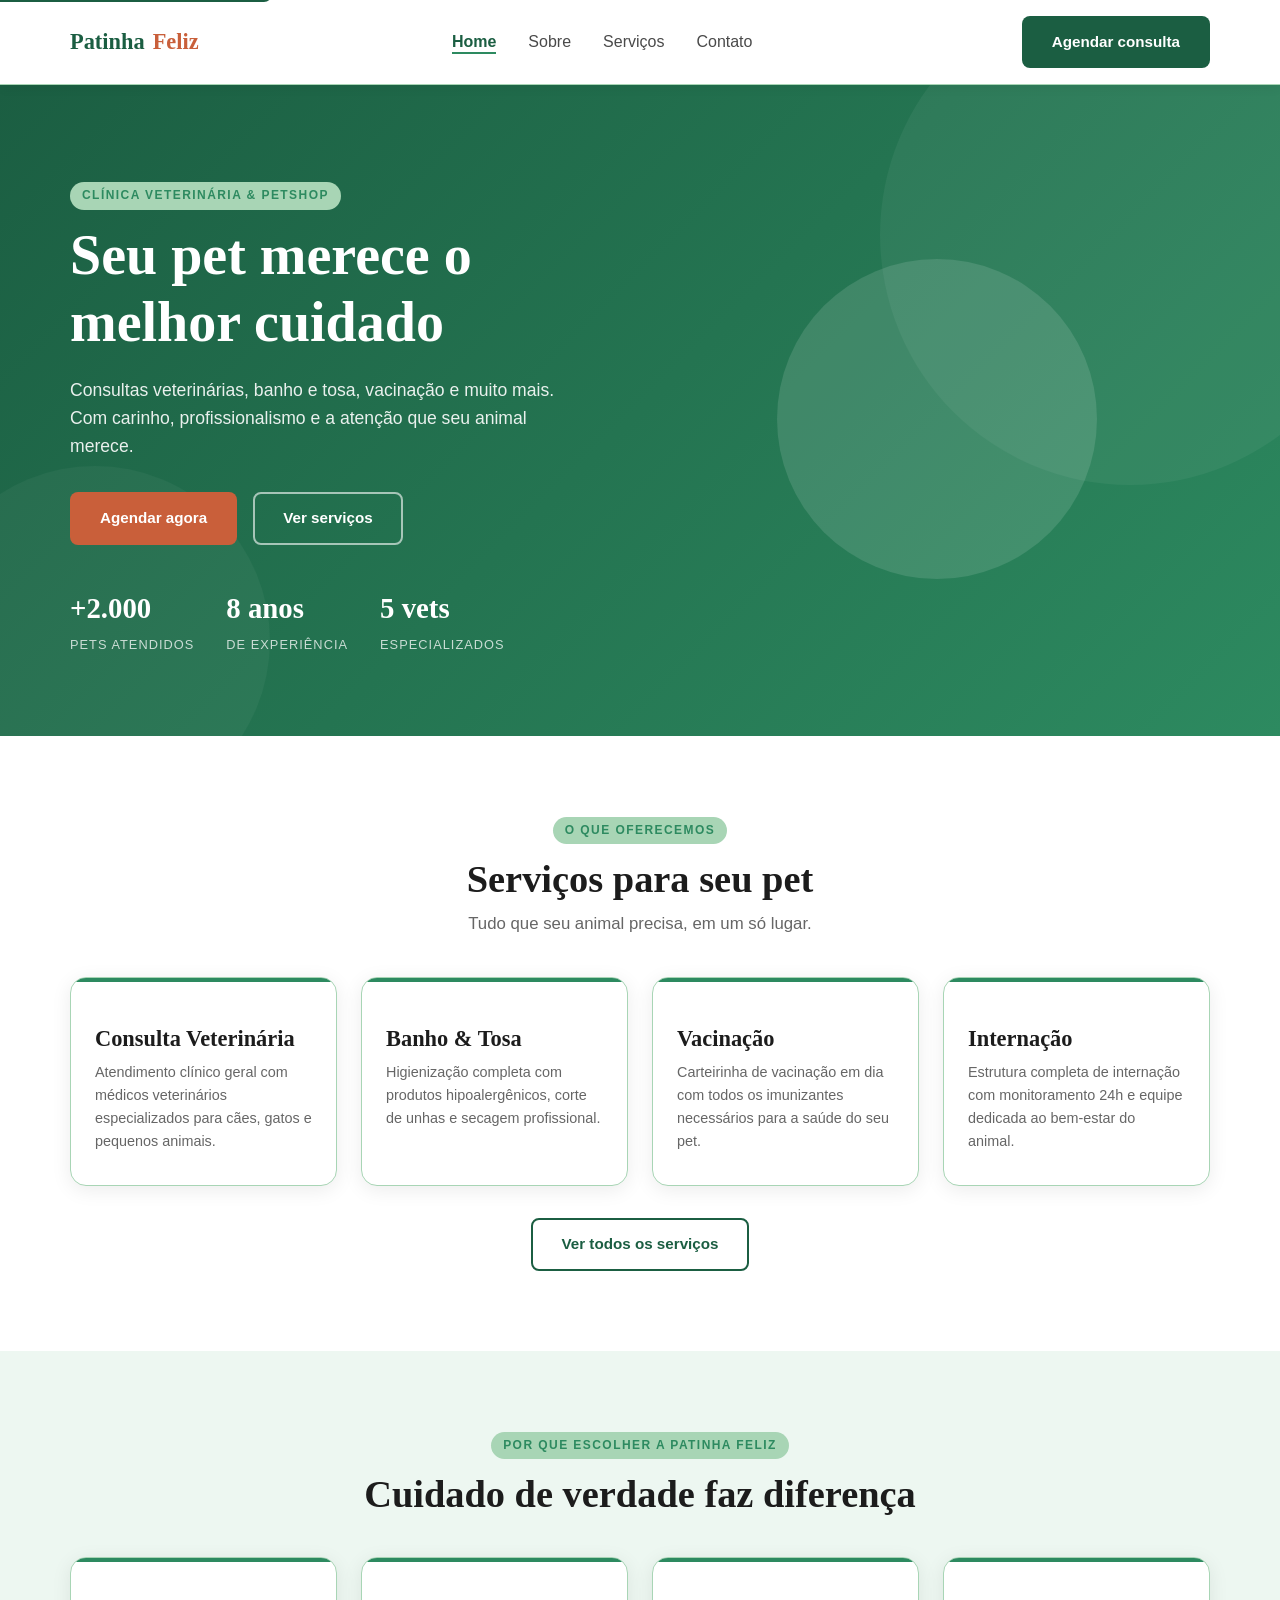
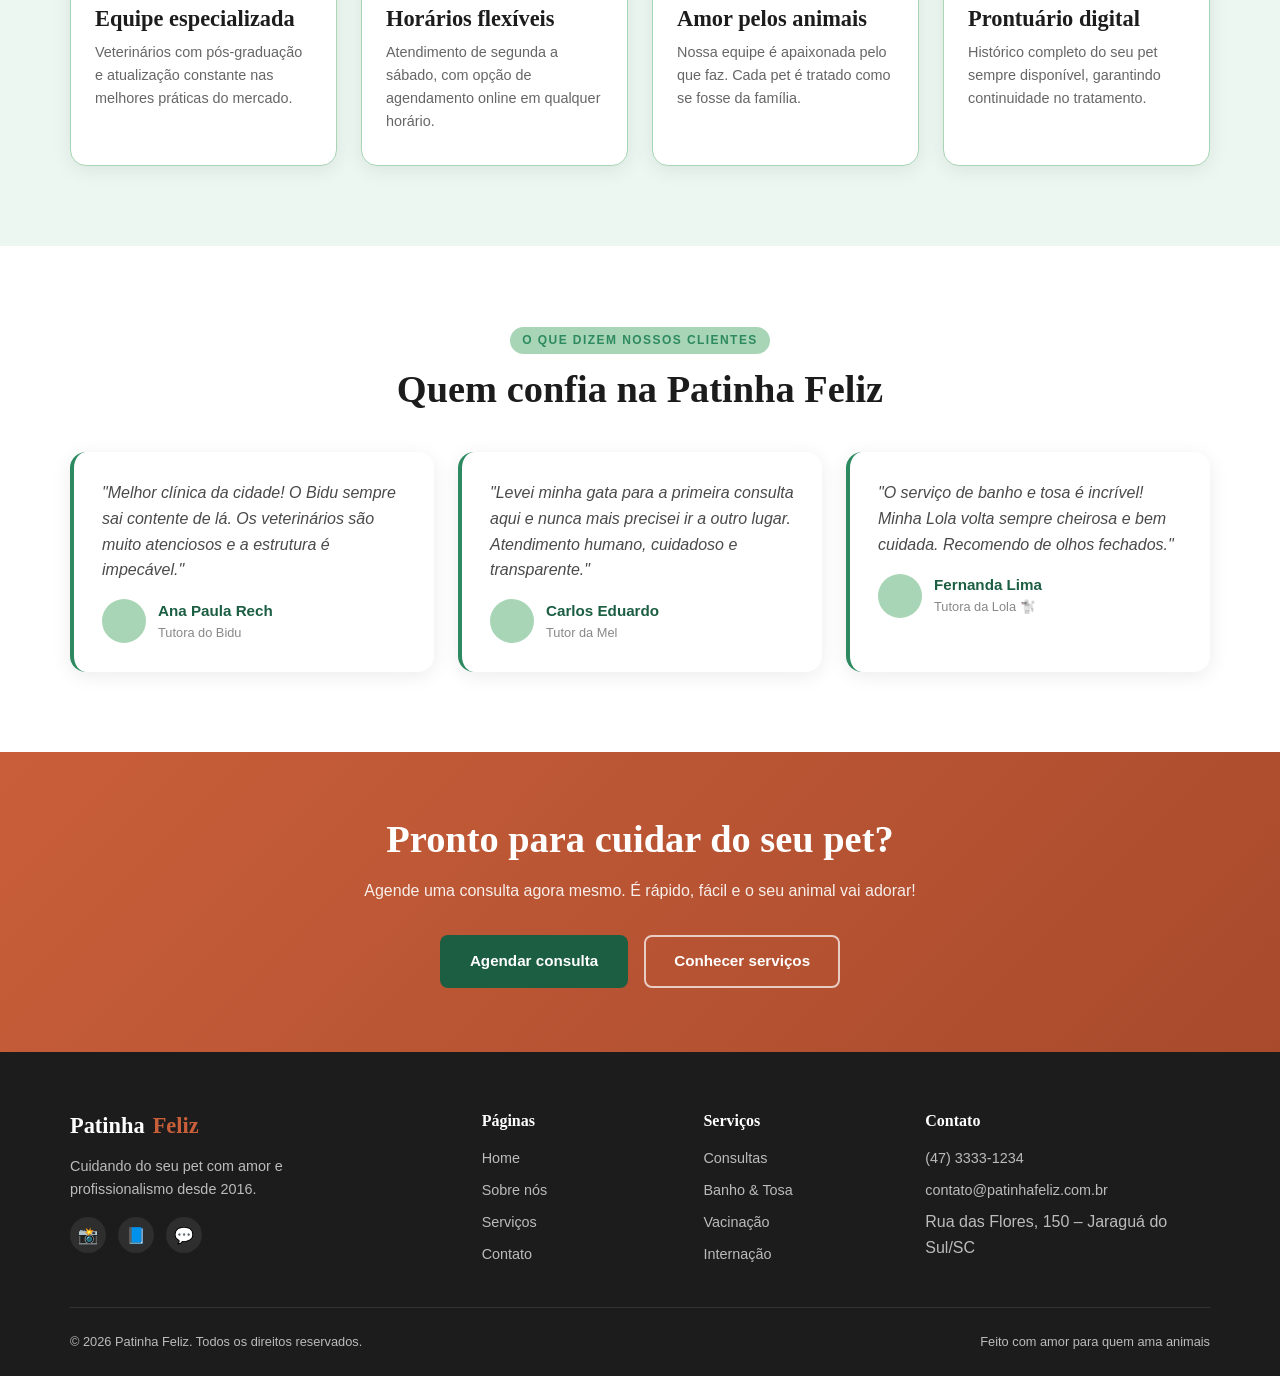
==== commit ec0bbf5b: "Update script source path in index.html" ====
--- a/index.html
+++ b/index.html
@@ -240,6 +240,6 @@
     </div>
   </footer>
 
-  <script src="js/main.js"></script>
+  <script src="main.js"></script>
 </body>
 </html>
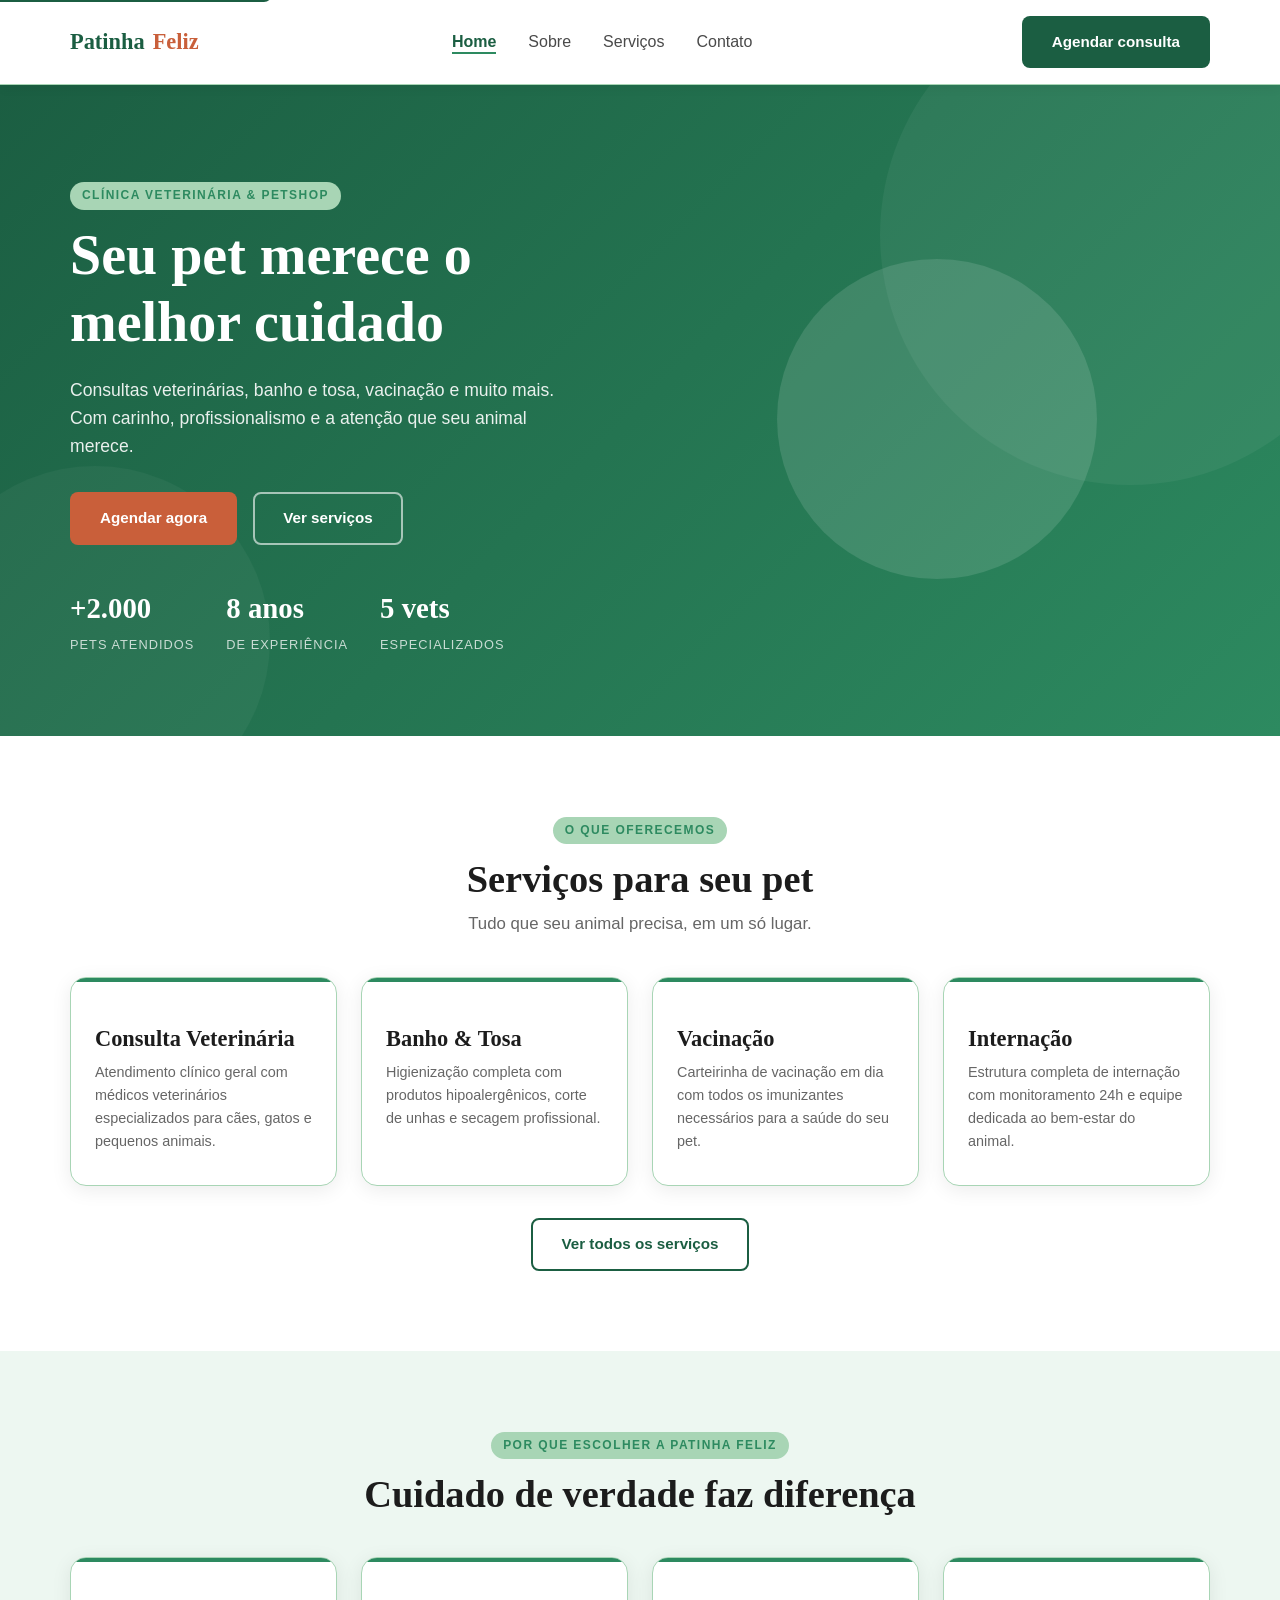
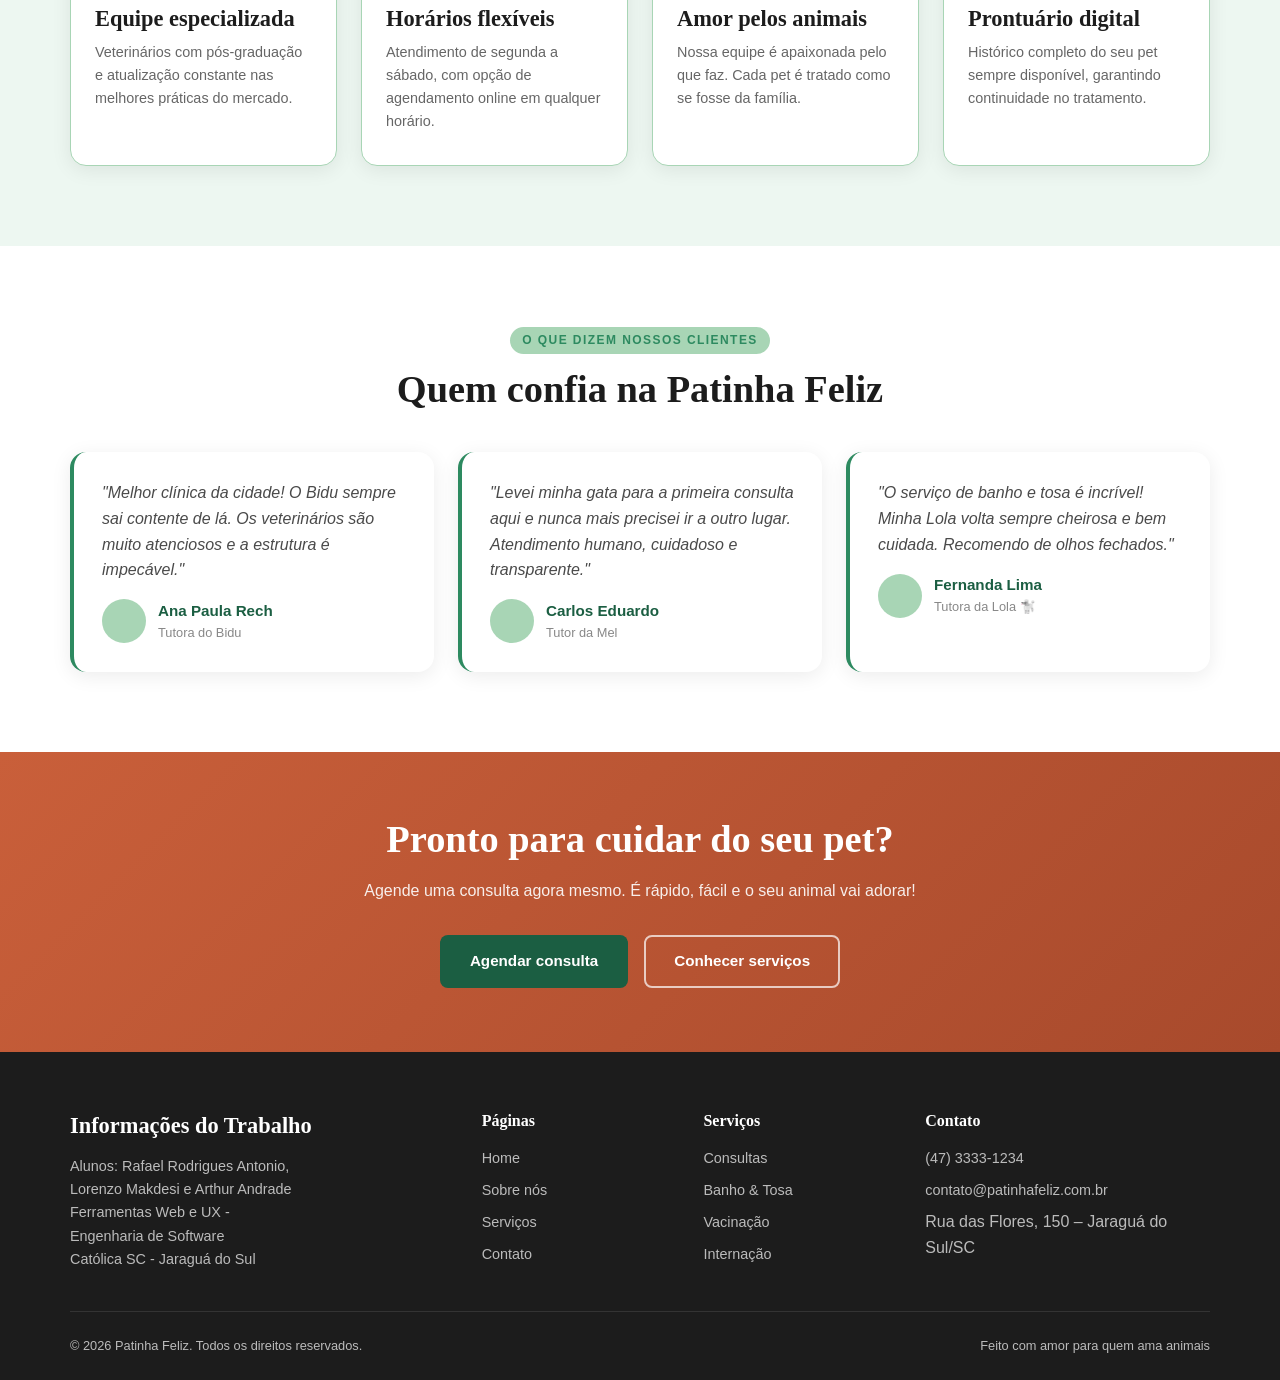
==== commit 80455a3c: "Update index.html" ====
--- a/index.html
+++ b/index.html
@@ -198,13 +198,11 @@
     <div class="container">
       <div class="footer__grid">
         <div class="footer__brand">
-          <a class="nav__logo" href="index.html" aria-label="Patinha Feliz"> Patinha <span>Feliz</span></a>
-          <p>Cuidando do seu pet com amor e profissionalismo desde 2016.</p>
-          <div class="social-links" aria-label="Redes sociais">
-            <a class="social-link" href="#" aria-label="Instagram">📸</a>
-            <a class="social-link" href="#" aria-label="Facebook">📘</a>
-            <a class="social-link" href="#" aria-label="WhatsApp">💬</a>
-          </div>
+           <a class="nav__logo" href="index.html" aria-label="Patinha Feliz"> Informações do Trabalho</a>
+              <p>Alunos: Rafael Rodrigues Antonio, Lorenzo Makdesi e Arthur Andrade</p>
+              <p>Ferramentas Web e UX - Engenharia de Software</p>
+              <p>Católica SC - Jaraguá do Sul</p>
+
         </div>
         <nav class="footer__col" aria-label="Links do site">
           <h4>Páginas</h4>
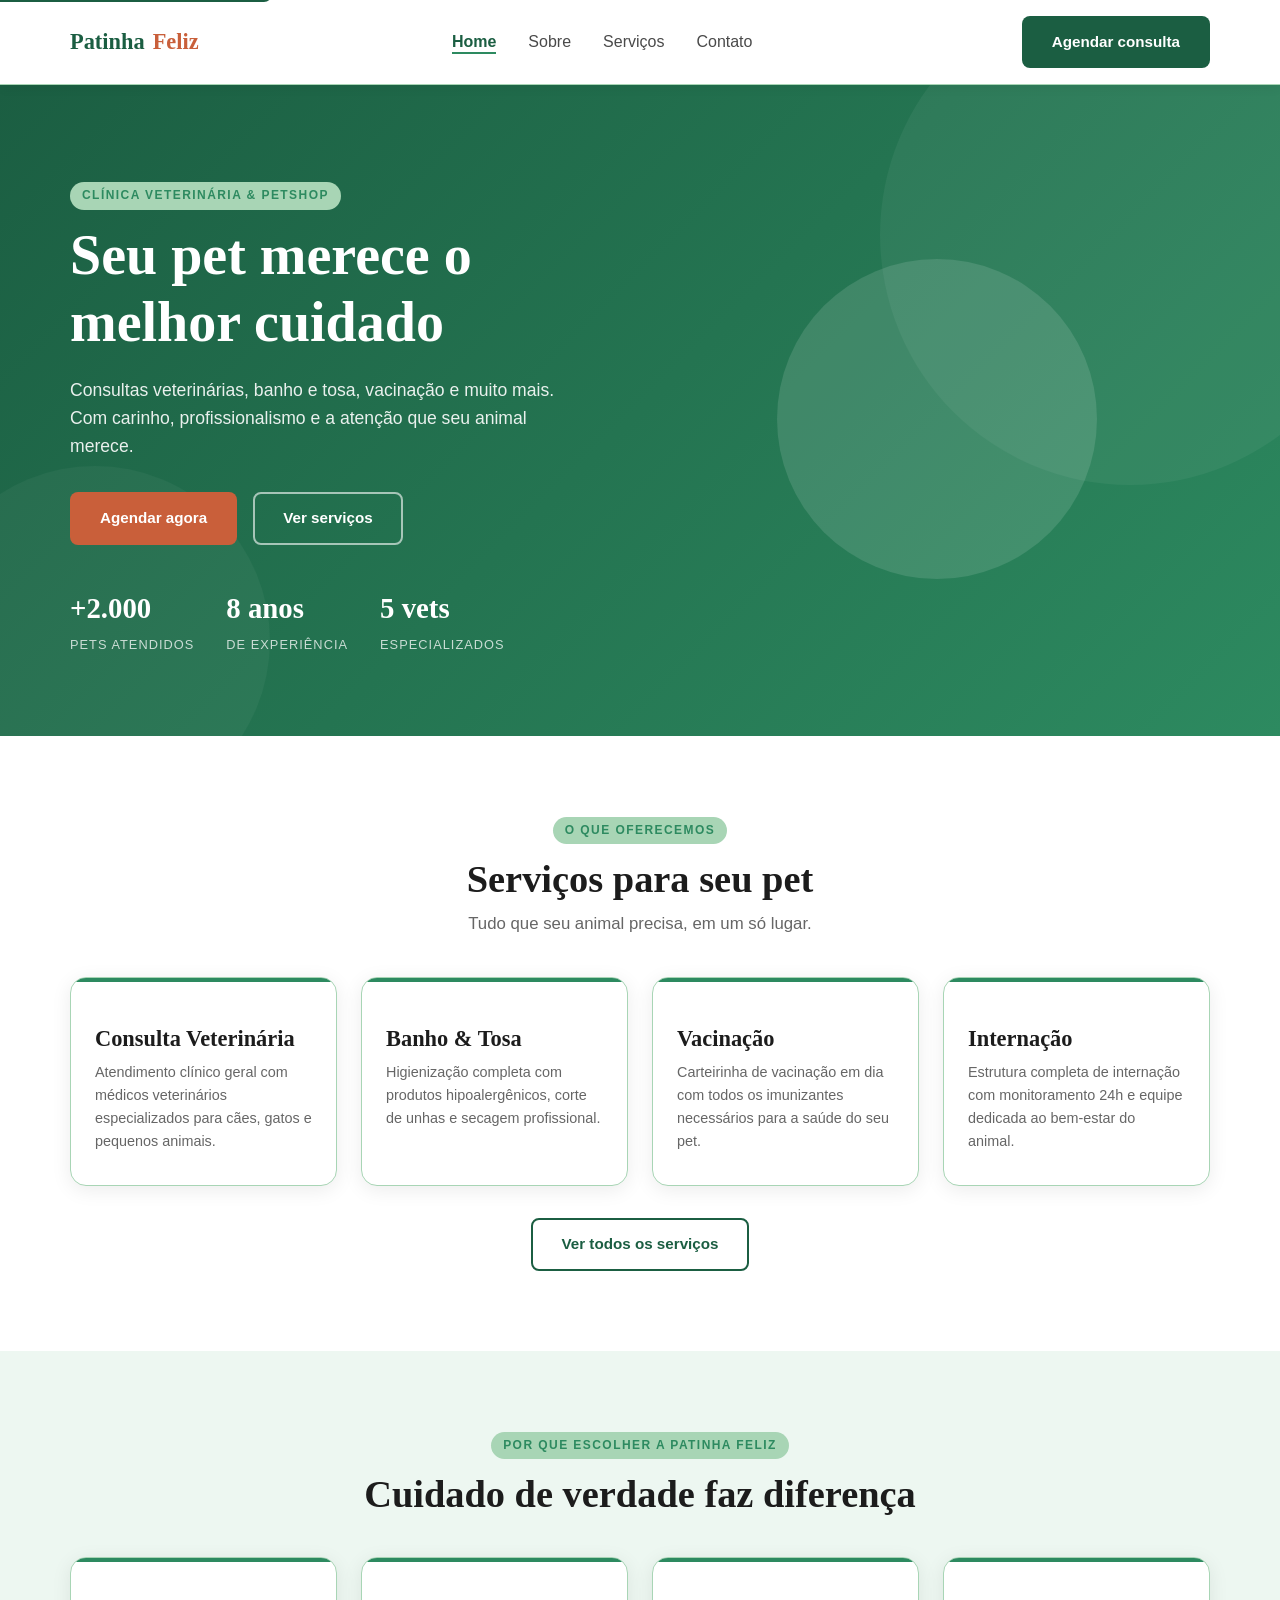
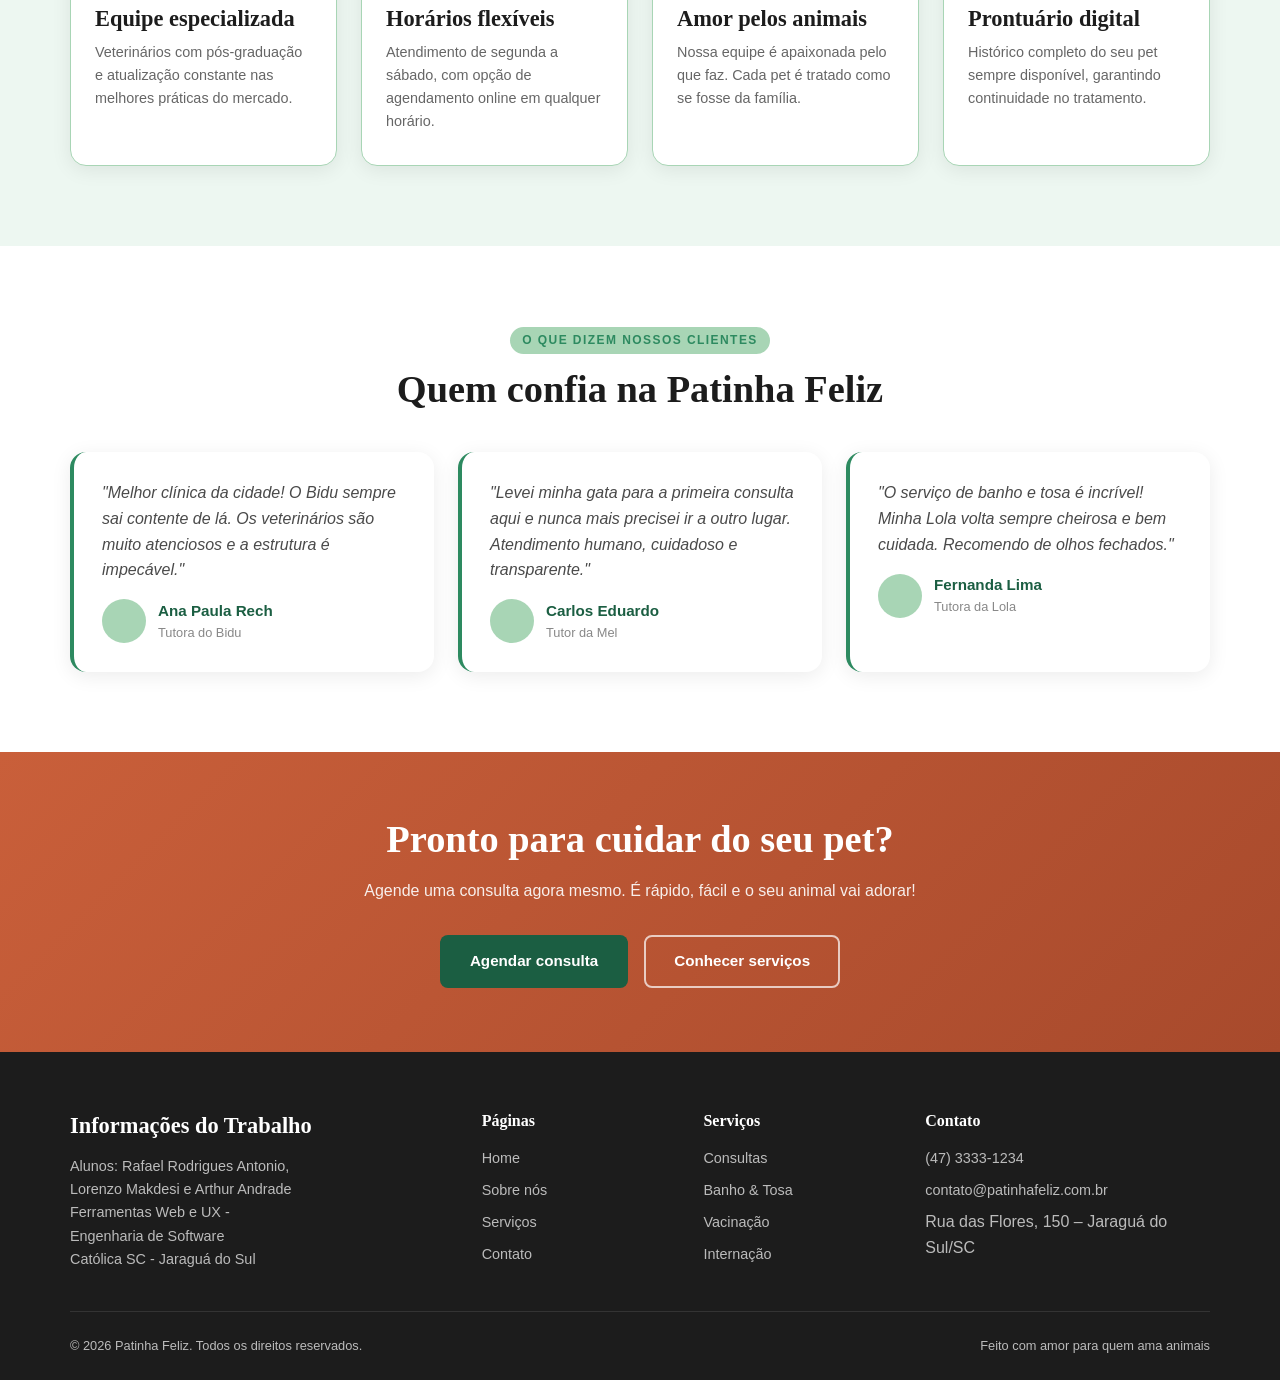
==== commit 03a41926: "alteraçao" ====
--- a/index.html
+++ b/index.html
@@ -171,7 +171,7 @@
               <div class="testimonial__avatar" aria-hidden="true"></div>
               <div>
                 <p class="testimonial__name">Fernanda Lima</p>
-                <p class="testimonial__pet">Tutora da Lola 🐩</p>
+                <p class="testimonial__pet">Tutora da Lola</p>
               </div>
             </footer>
           </blockquote>
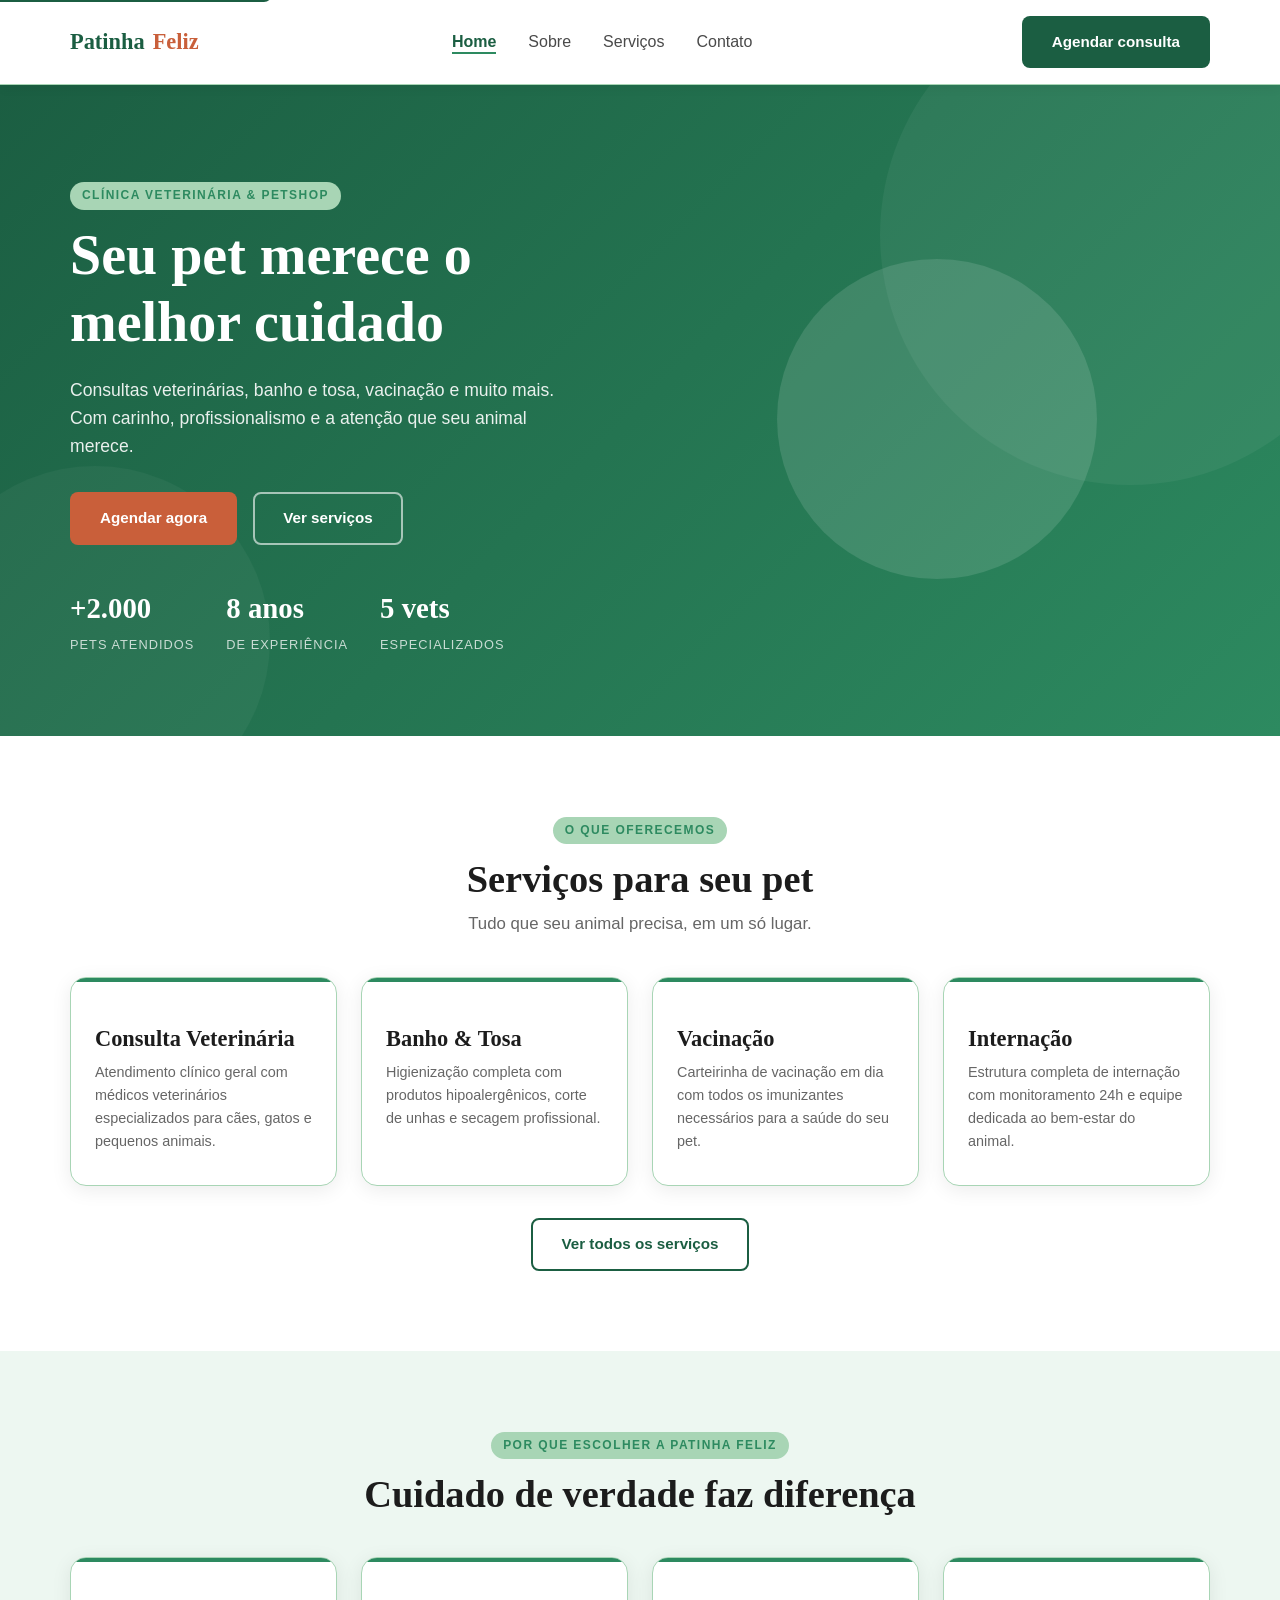
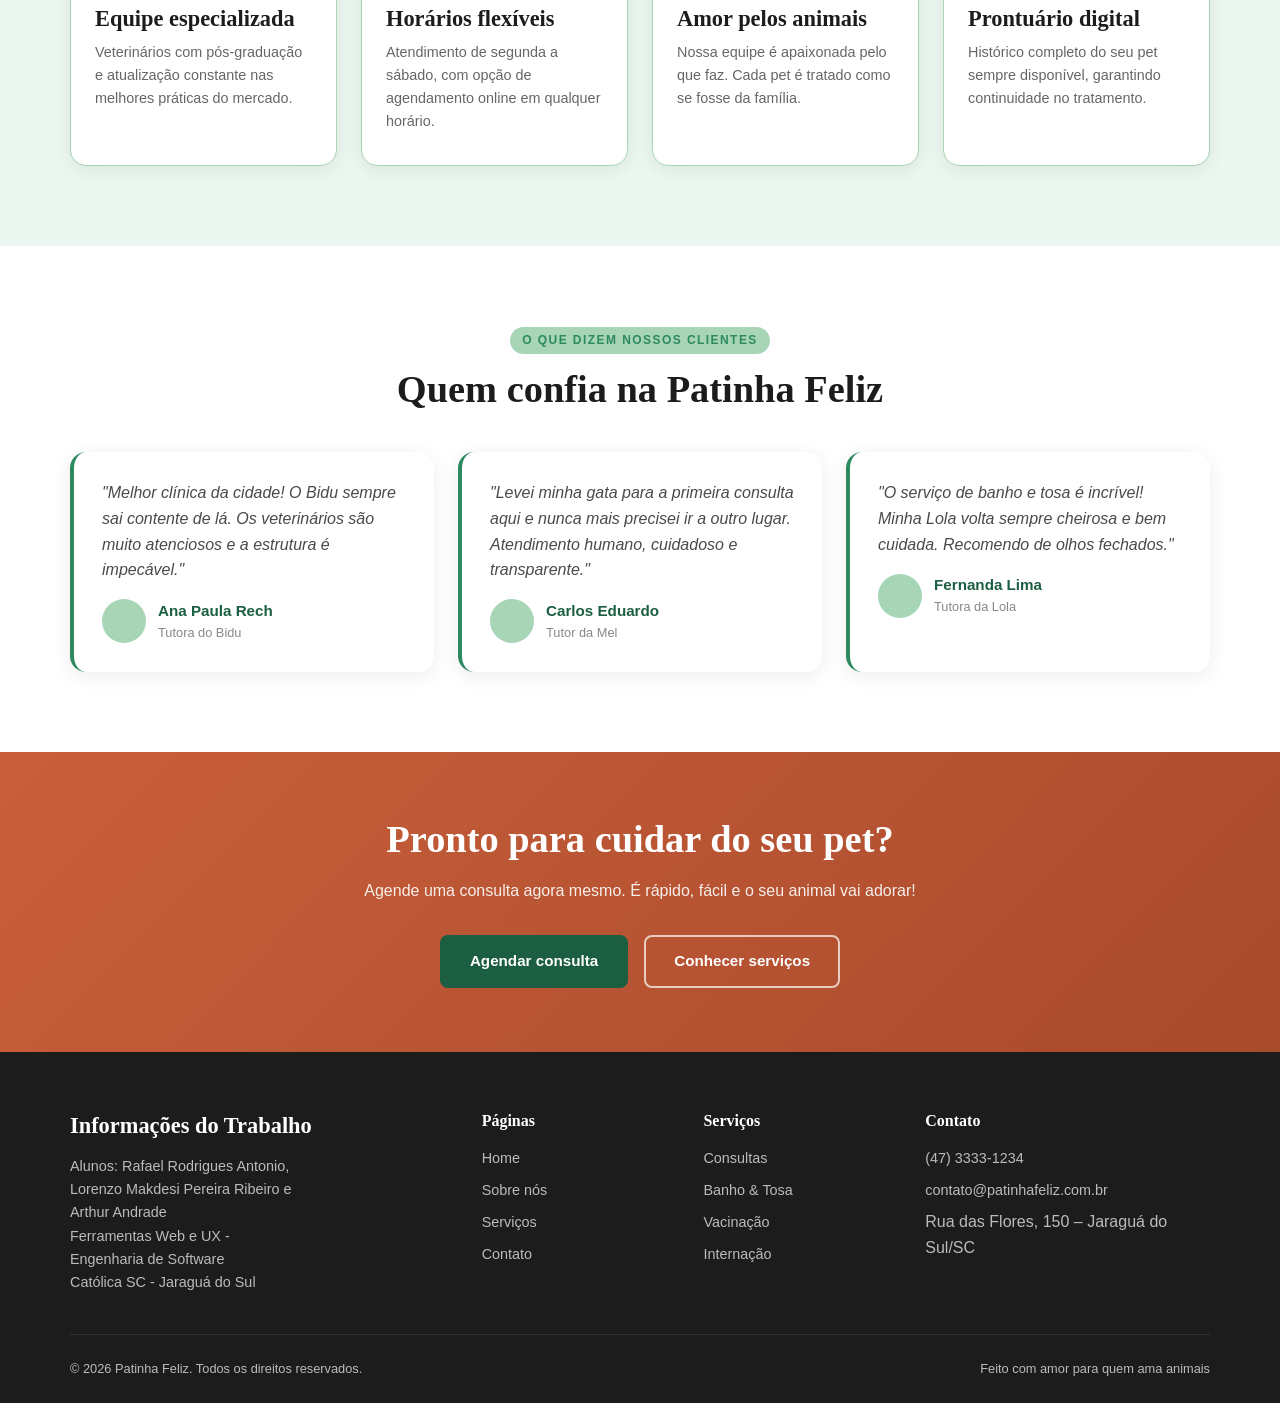
==== commit adb43fce: "Change of group members' names" ====
--- a/index.html
+++ b/index.html
@@ -199,7 +199,7 @@
       <div class="footer__grid">
         <div class="footer__brand">
            <a class="nav__logo" href="index.html" aria-label="Patinha Feliz"> Informações do Trabalho</a>
-              <p>Alunos: Rafael Rodrigues Antonio, Lorenzo Makdesi e Arthur Andrade</p>
+              <p>Alunos: Rafael Rodrigues Antonio, Lorenzo Makdesi Pereira Ribeiro e Arthur Andrade</p>
               <p>Ferramentas Web e UX - Engenharia de Software</p>
               <p>Católica SC - Jaraguá do Sul</p>
 
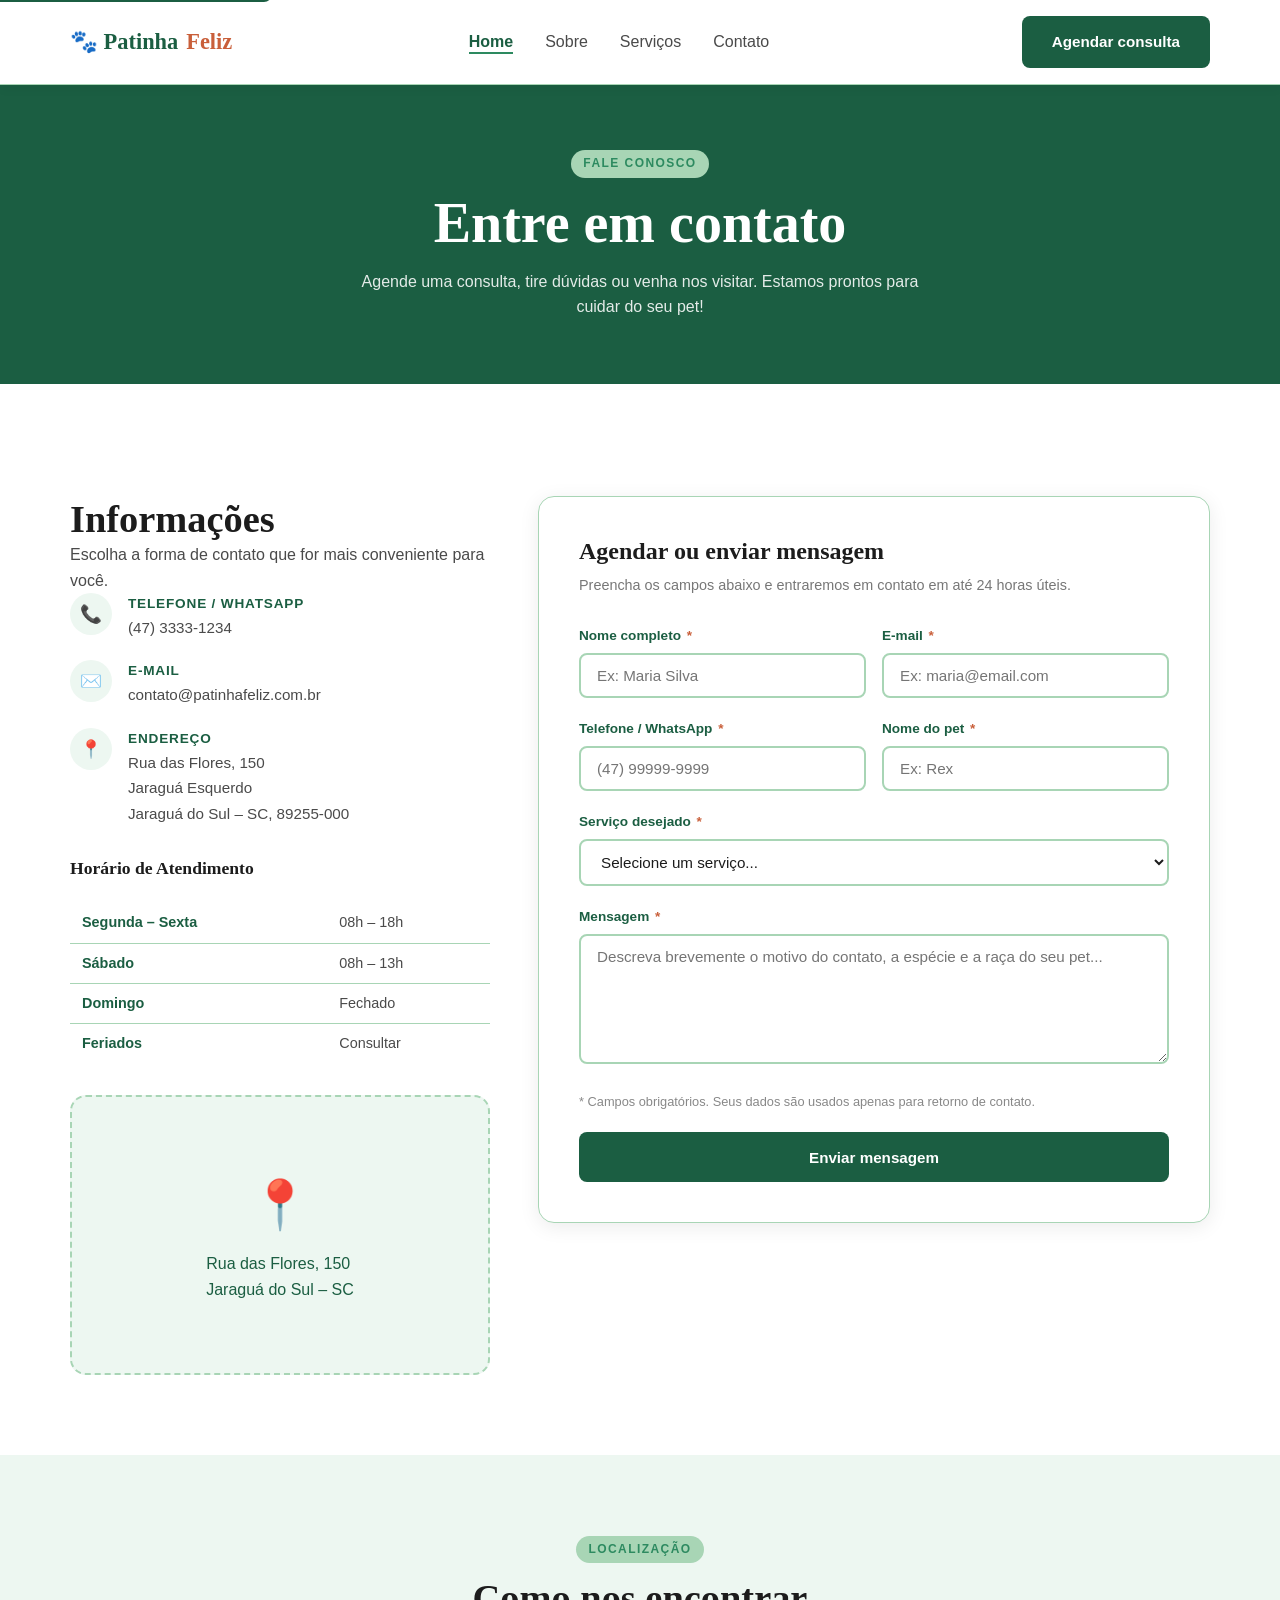
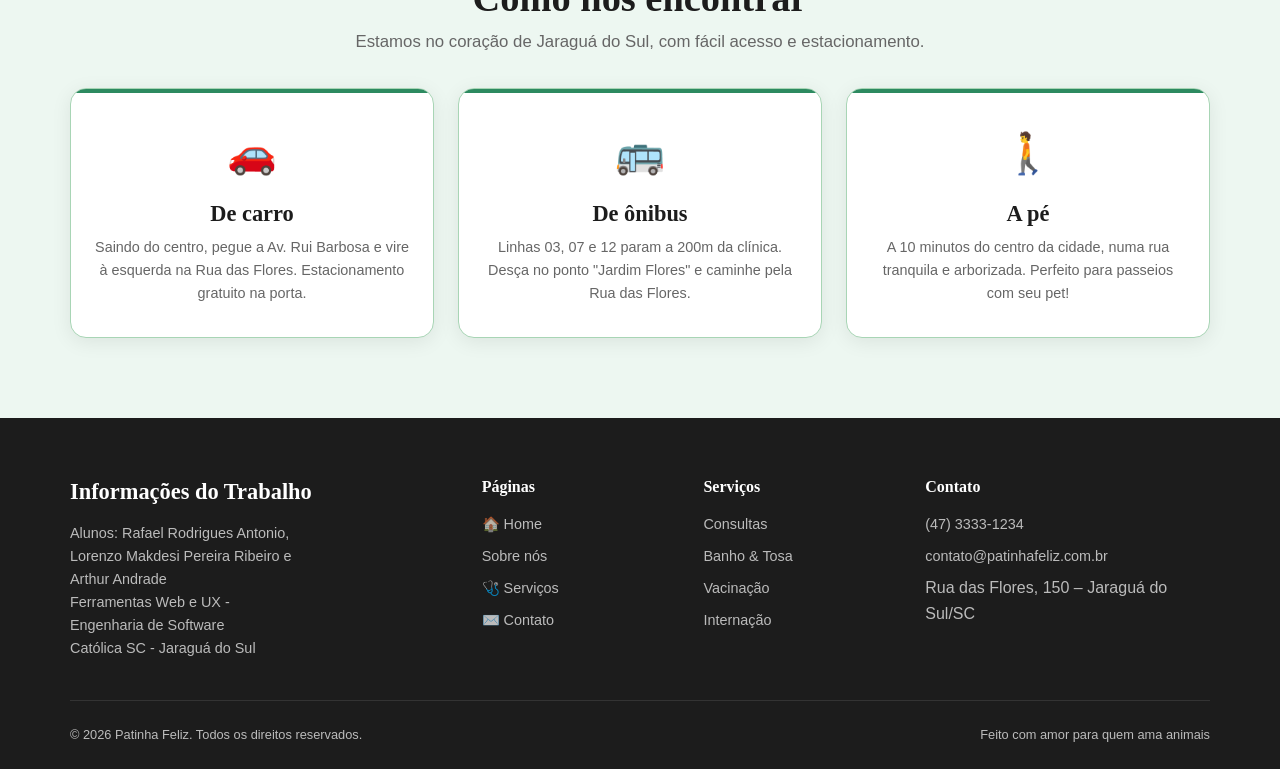
==== commit 5910e6e8: "Update index.html" ====
--- a/index.html
+++ b/index.html
@@ -3,29 +3,25 @@
 <head>
   <meta charset="UTF-8" />
   <meta name="viewport" content="width=device-width, initial-scale=1.0" />
-  <meta name="description" content="Patinha Feliz – Clínica Veterinária e Petshop. Cuidamos do seu pet com amor e profissionalismo em Jaraguá do Sul." />
-  <title>Patinha Feliz – Clínica Veterinária & Petshop</title>
+  <meta name="description" content="Entre em contato com a Patinha Feliz. Agende consultas, banho e tosa, vacinação e mais em Jaraguá do Sul/SC." />
+  <title>Contato – Patinha Feliz</title>
   <link rel="preconnect" href="https://fonts.googleapis.com" />
   <link rel="preconnect" href="https://fonts.gstatic.com" crossorigin />
-  <link href="https://fonts.googleapis.com/css2?family=Playfair+Display:wght@700&family=Inter:wght@400;500;600;700&display=swap" rel="stylesheet" />
+  <link href="https://fonts.googleapis.com/css2?family=Fraunces:opsz,wght@9..144,400..700&family=Plus+Jakarta+Sans:wght@400;500;600;700;800&display=swap" rel="stylesheet" />
   <link rel="stylesheet" href="style.css" />
 </head>
 <body>
-
-  <!-- Skip link para acessibilidade -->
   <a class="skip-link" href="#main">Pular para o conteúdo principal</a>
 
-  <!-- HEADER -->
   <header class="header" role="banner">
     <nav class="nav container" aria-label="Navegação principal">
-      <a class="nav__logo" href="index.html" aria-label="Patinha Feliz – Página inicial">
-         Patinha <span>Feliz</span>
+      <a class="nav__logo" href="index.html" aria-label="Patinha Feliz – Página inicial">🐾 Patinha <span>Feliz</span>
       </a>
       <ul class="nav__links" role="list">
-        <li><a href="index.html">Home</a></li>
-        <li><a href="sobre.html">Sobre</a></li>
-        <li><a href="servicos.html">Serviços</a></li>
-        <li><a href="contato.html">Contato</a></li>
+        <li><a href="index.html"> Home</a></li>
+        <li><a href="sobre.html"> Sobre</a></li>
+        <li><a href="servicos.html"> Serviços</a></li>
+        <li><a href="contato.html"> Contato</a></li>
       </ul>
       <a class="btn btn--primary nav__cta" href="contato.html">Agendar consulta</a>
       <button class="nav__hamburger" aria-expanded="false" aria-controls="nav-links" aria-label="Abrir menu">
@@ -34,183 +30,232 @@
     </nav>
   </header>
 
-  <!-- MAIN -->
   <main id="main">
 
     <!-- HERO -->
-    <section class="hero" aria-labelledby="hero-title">
-      <div class="hero__inner container">
-        <div class="hero__content">
-          <span class="badge">Clínica Veterinária & Petshop</span>
-          <h1 id="hero-title">Seu pet merece o melhor cuidado</h1>
-          <p>Consultas veterinárias, banho e tosa, vacinação e muito mais. Com carinho, profissionalismo e a atenção que seu animal merece.</p>
-          <div class="hero__actions">
-            <a class="btn btn--accent" href="contato.html">Agendar agora</a>
-            <a class="btn btn--secondary" href="servicos.html">Ver serviços</a>
-          </div>
-          <div class="hero__stats" aria-label="Números da clínica">
-            <div class="hero__stat">
-              <strong>+2.000</strong>
-              <span>Pets atendidos</span>
-            </div>
-            <div class="hero__stat">
-              <strong>8 anos</strong>
-              <span>De experiência</span>
-            </div>
-            <div class="hero__stat">
-              <strong>5 vets</strong>
-              <span>Especializados</span>
-            </div>
-          </div>
-        </div>
-        <div class="hero__visual" aria-hidden="true">
-          <div class="hero__illustration"></div>
-        </div>
+    <section class="contact-hero" aria-labelledby="contato-title">
+      <div class="container">
+        <span class="badge badge--on-dark">Fale conosco</span>
+        <h1 id="contato-title">Entre em contato</h1>
+        <p>Agende uma consulta, tire dúvidas ou venha nos visitar. Estamos prontos para cuidar do seu pet!</p>
       </div>
     </section>
 
-    <!-- SERVIÇOS PREVIEW -->
-    <section class="section" aria-labelledby="servicos-title">
+    <!-- CONTATO PRINCIPAL -->
+    <section class="section" aria-labelledby="form-section-title">
       <div class="container">
-        <div class="text-center">
-          <span class="badge">O que oferecemos</span>
-          <h2 class="section-title" id="servicos-title">Serviços para seu pet</h2>
-          <p class="section-subtitle">Tudo que seu animal precisa, em um só lugar.</p>
-        </div>
-        <div class="services-grid">
-          <article class="card">
-            <span class="card__icon" aria-hidden="true"></span>
-            <h3>Consulta Veterinária</h3>
-            <p>Atendimento clínico geral com médicos veterinários especializados para cães, gatos e pequenos animais.</p>
-          </article>
-          <article class="card">
-            <span class="card__icon" aria-hidden="true"></span>
-            <h3>Banho & Tosa</h3>
-            <p>Higienização completa com produtos hipoalergênicos, corte de unhas e secagem profissional.</p>
-          </article>
-          <article class="card">
-            <span class="card__icon" aria-hidden="true"></span>
-            <h3>Vacinação</h3>
-            <p>Carteirinha de vacinação em dia com todos os imunizantes necessários para a saúde do seu pet.</p>
-          </article>
-          <article class="card">
-            <span class="card__icon" aria-hidden="true"></span>
-            <h3>Internação</h3>
-            <p>Estrutura completa de internação com monitoramento 24h e equipe dedicada ao bem-estar do animal.</p>
-          </article>
-        </div>
-        <div class="text-center" style="margin-top:2rem">
-          <a class="btn btn--secondary" href="servicos.html">Ver todos os serviços</a>
+        <div class="contact-layout">
+
+          <!-- Informações -->
+          <aside aria-label="Informações de contato">
+            <h2 id="form-section-title">Informações</h2>
+            <p>Escolha a forma de contato que for mais conveniente para você.</p>
+
+            <div class="info-item">
+              <div class="info-item__icon" aria-hidden="true">📞</div>
+              <div class="info-item__text">
+                <strong>Telefone / WhatsApp</strong>
+                <span><a href="tel:+554733331234">(47) 3333-1234</a></span>
+              </div>
+            </div>
+
+            <div class="info-item">
+              <div class="info-item__icon" aria-hidden="true">✉️</div>
+              <div class="info-item__text">
+                <strong>E-mail</strong>
+                <span><a href="mailto:contato@patinhafeliz.com.br">contato@patinhafeliz.com.br</a></span>
+              </div>
+            </div>
+
+            <div class="info-item">
+              <div class="info-item__icon" aria-hidden="true">📍</div>
+              <div class="info-item__text">
+                <strong>Endereço</strong>
+                <span>Rua das Flores, 150<br>Jaraguá Esquerdo<br>Jaraguá do Sul – SC, 89255-000</span>
+              </div>
+            </div>
+
+            <h3 style="font-size:1.1rem;margin-top:2rem;margin-bottom:0.5rem">Horário de Atendimento</h3>
+            <table class="hours-table" aria-label="Horários de funcionamento">
+              <tbody>
+                <tr><td>Segunda – Sexta</td><td>08h – 18h</td></tr>
+                <tr><td>Sábado</td><td>08h – 13h</td></tr>
+                <tr><td>Domingo</td><td>Fechado</td></tr>
+                <tr><td>Feriados</td><td>Consultar</td></tr>
+              </tbody>
+            </table>
+
+            <!-- Mapa placeholder -->
+            <div class="map-placeholder" role="img" aria-label="Mapa ilustrativo – Rua das Flores, 150, Jaraguá do Sul">
+              <span aria-hidden="true">📍</span>
+              <p>Rua das Flores, 150<br>Jaraguá do Sul – SC</p>
+            </div>
+          </aside>
+
+          <!-- Formulário -->
+          <div>
+            <div class="form-card">
+              <h2>Agendar ou enviar mensagem</h2>
+              <p>Preencha os campos abaixo e entraremos em contato em até 24 horas úteis.</p>
+
+              <form id="contactForm" novalidate aria-label="Formulário de agendamento">
+
+                <div class="form-row">
+                  <div class="form-group">
+                    <label for="nome">Nome completo <span class="required" aria-hidden="true">*</span></label>
+                    <input
+                      type="text"
+                      id="nome"
+                      name="nome"
+                      autocomplete="name"
+                      placeholder="Ex: Maria Silva"
+                      aria-required="true"
+                      aria-describedby="nomeError nomeSuccess"
+                    />
+                    <span class="field-error" id="nomeError" role="alert" aria-live="polite"></span>
+                    <span class="field-success" id="nomeSuccess"> Nome válido</span>
+                  </div>
+                  <div class="form-group">
+                    <label for="email">E-mail <span class="required" aria-hidden="true">*</span></label>
+                    <input
+                      type="email"
+                      id="email"
+                      name="email"
+                      autocomplete="email"
+                      placeholder="Ex: maria@email.com"
+                      aria-required="true"
+                      aria-describedby="emailError emailSuccess"
+                    />
+                    <span class="field-error" id="emailError" role="alert" aria-live="polite"></span>
+                    <span class="field-success" id="emailSuccess"> E-mail válido</span>
+                  </div>
+                </div>
+
+                <div class="form-row">
+                  <div class="form-group">
+                    <label for="telefone">Telefone / WhatsApp <span class="required" aria-hidden="true">*</span></label>
+                    <input
+                      type="tel"
+                      id="telefone"
+                      name="telefone"
+                      autocomplete="tel"
+                      placeholder="(47) 99999-9999"
+                      aria-required="true"
+                      aria-describedby="telefoneError telefoneSuccess"
+                      maxlength="15"
+                    />
+                    <span class="field-error" id="telefoneError" role="alert" aria-live="polite"></span>
+                    <span class="field-success" id="telefoneSuccess"> Telefone válido</span>
+                  </div>
+                  <div class="form-group">
+                    <label for="pet">Nome do pet <span class="required" aria-hidden="true">*</span></label>
+                    <input
+                      type="text"
+                      id="pet"
+                      name="pet"
+                      placeholder="Ex: Rex"
+                      aria-required="true"
+                      aria-describedby="petError petSuccess"
+                    />
+                    <span class="field-error" id="petError" role="alert" aria-live="polite"></span>
+                    <span class="field-success" id="petSuccess"> Nome do pet preenchido</span>
+                  </div>
+                </div>
+
+                <div class="form-group">
+                  <label for="servico">Serviço desejado <span class="required" aria-hidden="true">*</span></label>
+                  <select
+                    id="servico"
+                    name="servico"
+                    aria-required="true"
+                    aria-describedby="servicoError servicoSuccess"
+                  >
+                    <option value="">Selecione um serviço...</option>
+                    <option value="consulta">Consulta veterinária</option>
+                    <option value="banho-tosa">Banho e tosa</option>
+                    <option value="vacinacao">Vacinação</option>
+                    <option value="cirurgia">Cirurgia</option>
+                    <option value="exames">Exames laboratoriais</option>
+                    <option value="internacao">Internação</option>
+                    <option value="spa">Spa Pet Premium</option>
+                    <option value="outro">Outro</option>
+                  </select>
+                  <span class="field-error" id="servicoError" role="alert" aria-live="polite"></span>
+                  <span class="field-success" id="servicoSuccess"> Serviço selecionado</span>
+                </div>
+
+                <div class="form-group">
+                  <label for="mensagem">Mensagem <span class="required" aria-hidden="true">*</span></label>
+                  <textarea
+                    id="mensagem"
+                    name="mensagem"
+                    placeholder="Descreva brevemente o motivo do contato, a espécie e a raça do seu pet..."
+                    aria-required="true"
+                    aria-describedby="mensagemError mensagemSuccess"
+                  ></textarea>
+                  <span class="field-error" id="mensagemError" role="alert" aria-live="polite"></span>
+                  <span class="field-success" id="mensagemSuccess"> Mensagem preenchida</span>
+                </div>
+
+                <p style="font-size:0.8rem;color:#888;margin-bottom:1.25rem">
+                  <span aria-hidden="true">*</span> Campos obrigatórios. Seus dados são usados apenas para retorno de contato.
+                </p>
+
+                <button type="submit" class="btn btn--primary" style="width:100%;justify-content:center;padding:0.9rem">
+                  Enviar mensagem 
+                </button>
+              </form>
+            </div>
+          </div>
+
         </div>
       </div>
     </section>
 
-    <!-- POR QUE NÓS -->
-    <section class="section section--alt" aria-labelledby="why-title">
-      <div class="container">
-        <div class="text-center">
-          <span class="badge">Por que escolher a Patinha Feliz</span>
-          <h2 class="section-title" id="why-title">Cuidado de verdade faz diferença</h2>
-        </div>
-        <div class="services-grid" style="margin-top:2.5rem">
+    <!-- COMO CHEGAR -->
+    <section class="section section--alt" aria-labelledby="como-chegar-title">
+      <div class="container text-center">
+        <span class="badge">Localização</span>
+        <h2 class="section-title" id="como-chegar-title">Como nos encontrar</h2>
+        <p class="section-subtitle">Estamos no coração de Jaraguá do Sul, com fácil acesso e estacionamento.</p>
+        <div class="services-grid" style="margin-top:2rem">
           <div class="card">
-            <span class="card__icon" aria-hidden="true"></span>
-            <h3>Equipe especializada</h3>
-            <p>Veterinários com pós-graduação e atualização constante nas melhores práticas do mercado.</p>
+            <span class="card__icon" aria-hidden="true">🚗</span>
+            <h3>De carro</h3>
+            <p>Saindo do centro, pegue a Av. Rui Barbosa e vire à esquerda na Rua das Flores. Estacionamento gratuito na porta.</p>
           </div>
           <div class="card">
-            <span class="card__icon" aria-hidden="true"></span>
-            <h3>Horários flexíveis</h3>
-            <p>Atendimento de segunda a sábado, com opção de agendamento online em qualquer horário.</p>
+            <span class="card__icon" aria-hidden="true">🚌</span>
+            <h3>De ônibus</h3>
+            <p>Linhas 03, 07 e 12 param a 200m da clínica. Desça no ponto "Jardim Flores" e caminhe pela Rua das Flores.</p>
           </div>
           <div class="card">
-            <span class="card__icon" aria-hidden="true"></span>
-            <h3>Amor pelos animais</h3>
-            <p>Nossa equipe é apaixonada pelo que faz. Cada pet é tratado como se fosse da família.</p>
-          </div>
-          <div class="card">
-            <span class="card__icon" aria-hidden="true"></span>
-            <h3>Prontuário digital</h3>
-            <p>Histórico completo do seu pet sempre disponível, garantindo continuidade no tratamento.</p>
+            <span class="card__icon" aria-hidden="true">🚶</span>
+            <h3>A pé</h3>
+            <p>A 10 minutos do centro da cidade, numa rua tranquila e arborizada. Perfeito para passeios com seu pet!</p>
           </div>
         </div>
       </div>
     </section>
 
-    <!-- DEPOIMENTOS -->
-    <section class="section" aria-labelledby="depoimentos-title">
-      <div class="container">
-        <div class="text-center">
-          <span class="badge">O que dizem nossos clientes</span>
-          <h2 class="section-title" id="depoimentos-title">Quem confia na Patinha Feliz</h2>
-        </div>
-        <div class="testimonials-grid">
-          <blockquote class="testimonial">
-            <p class="testimonial__text">"Melhor clínica da cidade! O Bidu sempre sai contente de lá. Os veterinários são muito atenciosos e a estrutura é impecável."</p>
-            <footer class="testimonial__author">
-              <div class="testimonial__avatar" aria-hidden="true"></div>
-              <div>
-                <p class="testimonial__name">Ana Paula Rech</p>
-                <p class="testimonial__pet">Tutora do Bidu </p>
-              </div>
-            </footer>
-          </blockquote>
-          <blockquote class="testimonial">
-            <p class="testimonial__text">"Levei minha gata para a primeira consulta aqui e nunca mais precisei ir a outro lugar. Atendimento humano, cuidadoso e transparente."</p>
-            <footer class="testimonial__author">
-              <div class="testimonial__avatar" aria-hidden="true"></div>
-              <div>
-                <p class="testimonial__name">Carlos Eduardo</p>
-                <p class="testimonial__pet">Tutor da Mel </p>
-              </div>
-            </footer>
-          </blockquote>
-          <blockquote class="testimonial">
-            <p class="testimonial__text">"O serviço de banho e tosa é incrível! Minha Lola volta sempre cheirosa e bem cuidada. Recomendo de olhos fechados."</p>
-            <footer class="testimonial__author">
-              <div class="testimonial__avatar" aria-hidden="true"></div>
-              <div>
-                <p class="testimonial__name">Fernanda Lima</p>
-                <p class="testimonial__pet">Tutora da Lola</p>
-              </div>
-            </footer>
-          </blockquote>
-        </div>
-      </div>
-    </section>
-
-    <!-- CTA FINAL -->
-    <section class="cta-section" aria-labelledby="cta-title">
-      <div class="container">
-        <h2 id="cta-title">Pronto para cuidar do seu pet?</h2>
-        <p>Agende uma consulta agora mesmo. É rápido, fácil e o seu animal vai adorar!</p>
-        <div style="display:flex;gap:1rem;justify-content:center;flex-wrap:wrap">
-          <a class="btn btn--primary" href="contato.html">Agendar consulta</a>
-          <a class="btn btn--secondary" href="servicos.html">Conhecer serviços</a>
-        </div>
-      </div>
-    </section>
-
   </main>
 
-  <!-- FOOTER -->
   <footer class="footer" role="contentinfo">
     <div class="container">
       <div class="footer__grid">
         <div class="footer__brand">
-           <a class="nav__logo" href="index.html" aria-label="Patinha Feliz"> Informações do Trabalho</a>
-              <p>Alunos: Rafael Rodrigues Antonio, Lorenzo Makdesi Pereira Ribeiro e Arthur Andrade</p>
-              <p>Ferramentas Web e UX - Engenharia de Software</p>
-              <p>Católica SC - Jaraguá do Sul</p>
-
+          <a class="nav__logo" href="index.html" aria-label="Patinha Feliz"> Informações do Trabalho</a>
+            <p>Alunos: Rafael Rodrigues Antonio, Lorenzo Makdesi Pereira Ribeiro e Arthur Andrade</p>
+            <p>Ferramentas Web e UX - Engenharia de Software</p>
+            <p>Católica SC - Jaraguá do Sul</p>
         </div>
         <nav class="footer__col" aria-label="Links do site">
           <h4>Páginas</h4>
           <ul>
-            <li><a href="index.html">Home</a></li>
+            <li><a href="index.html">🏠 Home</a></li>
             <li><a href="sobre.html">Sobre nós</a></li>
-            <li><a href="servicos.html">Serviços</a></li>
-            <li><a href="contato.html">Contato</a></li>
+            <li><a href="servicos.html">🩺 Serviços</a></li>
+            <li><a href="contato.html">✉️ Contato</a></li>
           </ul>
         </nav>
         <div class="footer__col">
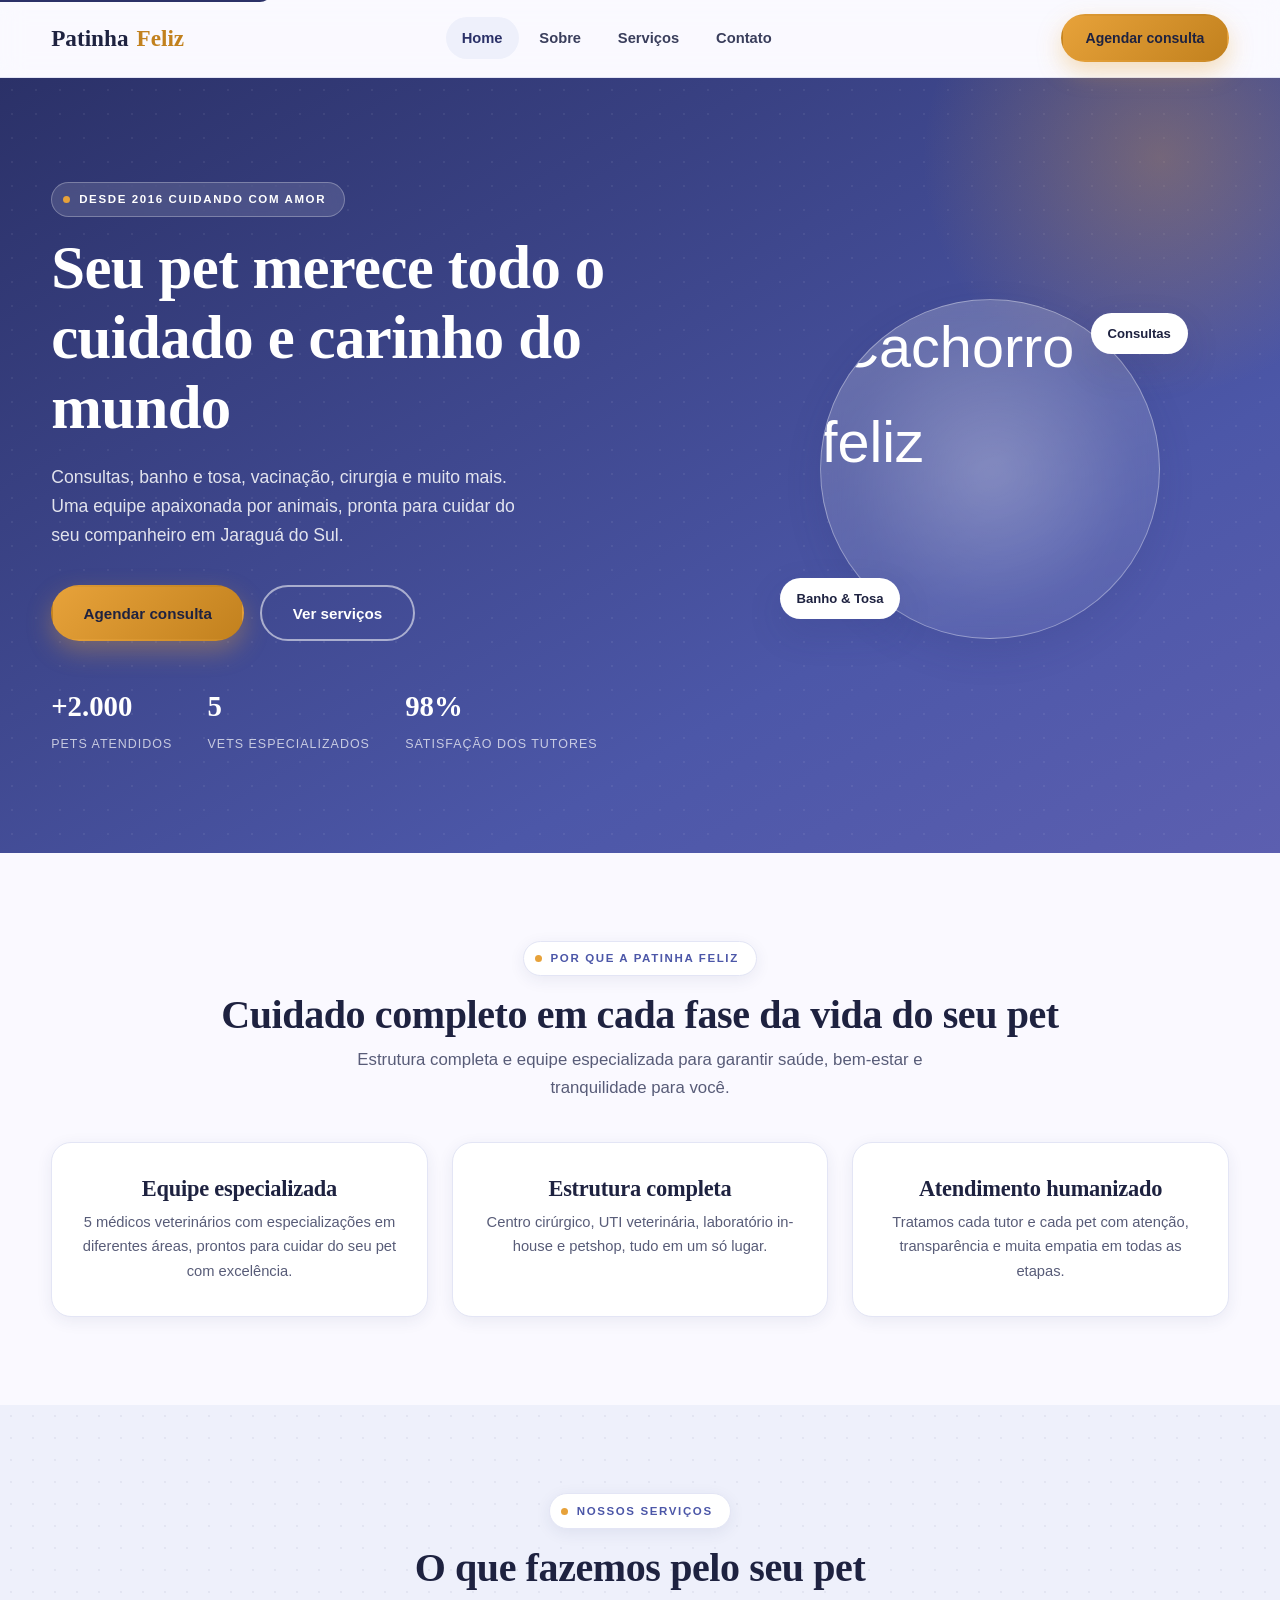
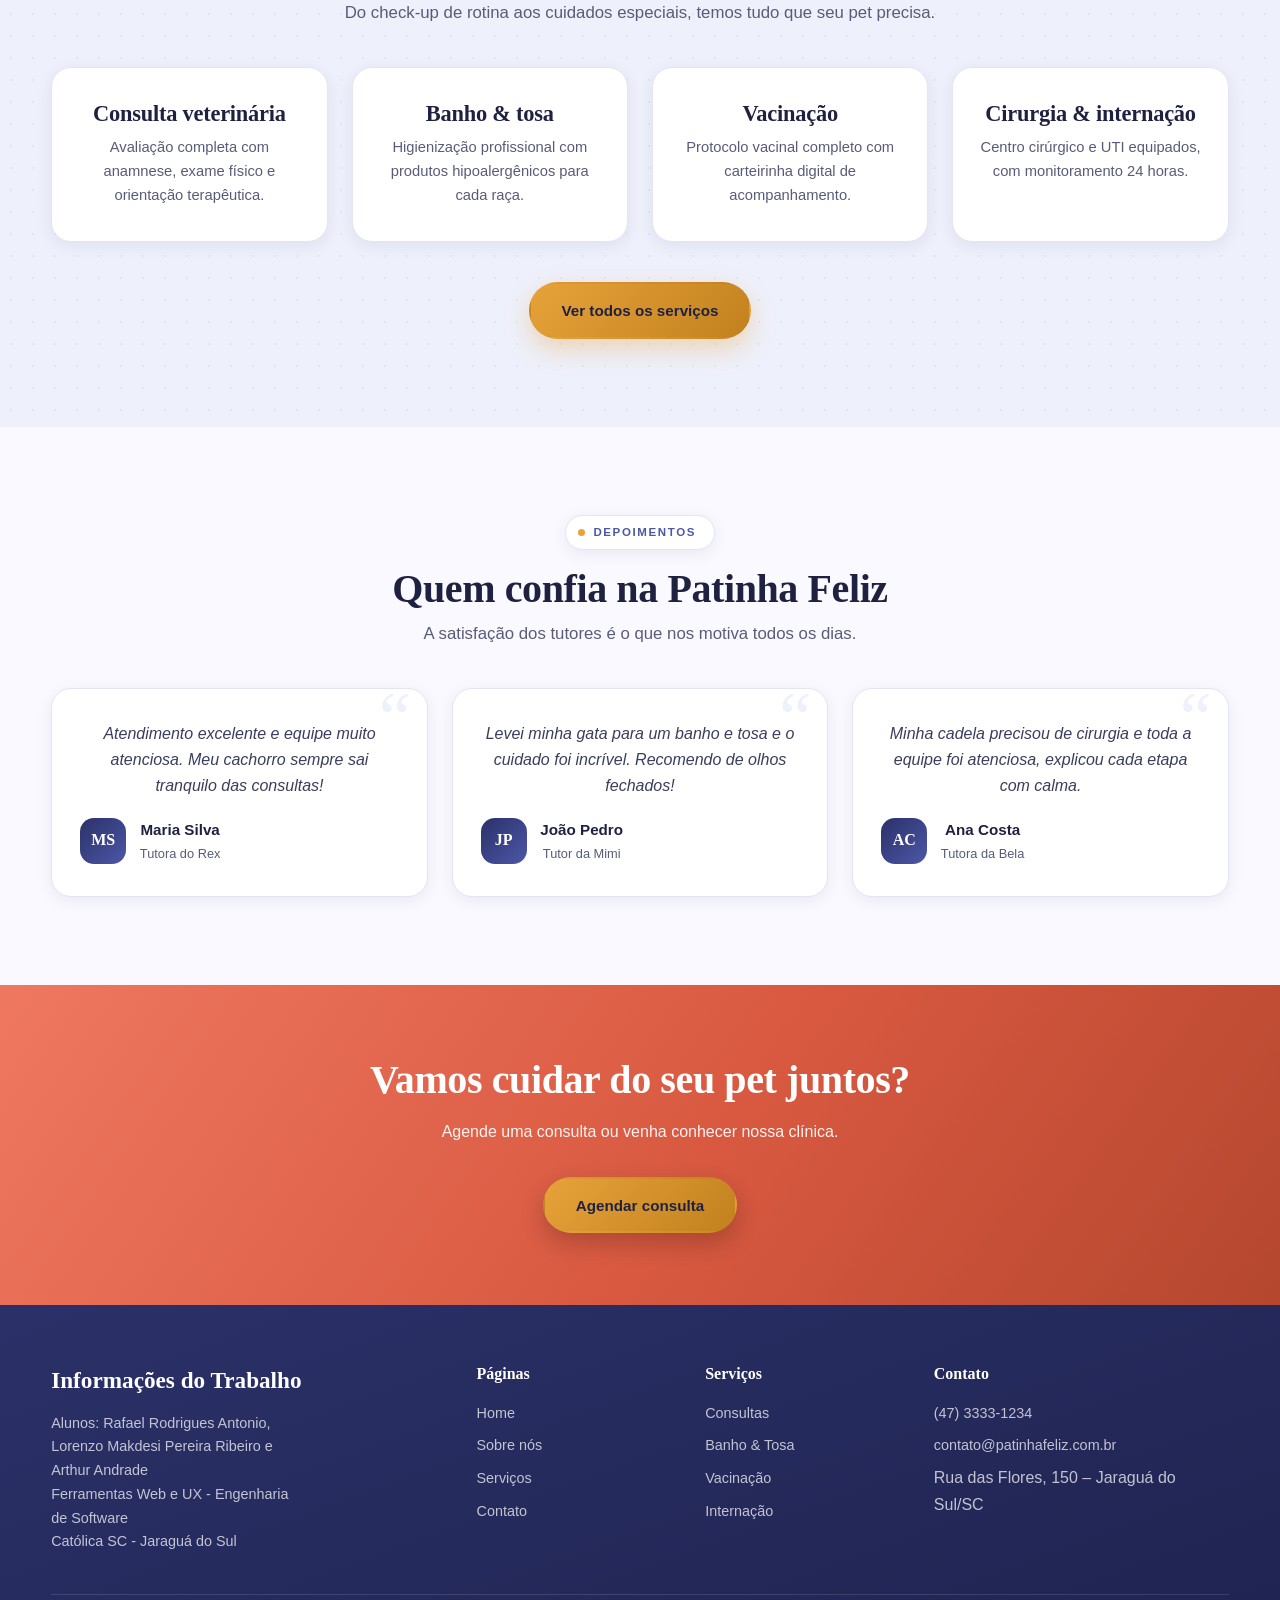
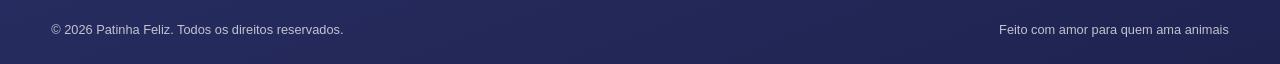
==== commit 6396dfc7: "Fix formatting of navigation links in index.html" ====
--- a/index.html
+++ b/index.html
@@ -3,21 +3,21 @@
 <head>
   <meta charset="UTF-8" />
   <meta name="viewport" content="width=device-width, initial-scale=1.0" />
-  <meta name="description" content="Entre em contato com a Patinha Feliz. Agende consultas, banho e tosa, vacinação e mais em Jaraguá do Sul/SC." />
-  <title>Contato – Patinha Feliz</title>
+  <meta name="description" content="Patinha Feliz – Clínica Veterinária e Petshop em Jaraguá do Sul/SC. Consultas, banho e tosa, vacinação, cirurgia e muito mais com quem ama animais." />
+  <title>Patinha Feliz – Clínica Veterinária e Petshop</title>
   <link rel="preconnect" href="https://fonts.googleapis.com" />
   <link rel="preconnect" href="https://fonts.gstatic.com" crossorigin />
   <link href="https://fonts.googleapis.com/css2?family=Fraunces:opsz,wght@9..144,400..700&family=Plus+Jakarta+Sans:wght@400;500;600;700;800&display=swap" rel="stylesheet" />
   <link rel="stylesheet" href="style.css" />
-</head>
+</head> 
 <body>
   <a class="skip-link" href="#main">Pular para o conteúdo principal</a>
 
   <header class="header" role="banner">
     <nav class="nav container" aria-label="Navegação principal">
-      <a class="nav__logo" href="index.html" aria-label="Patinha Feliz – Página inicial">🐾 Patinha <span>Feliz</span>
+      <a class="nav__logo" href="index.html" aria-label="Patinha Feliz – Página inicial">Patinha <span>Feliz</span>
       </a>
-      <ul class="nav__links" role="list">
+      <ul class="nav__links" role="list"> 
         <li><a href="index.html"> Home</a></li>
         <li><a href="sobre.html"> Sobre</a></li>
         <li><a href="servicos.html"> Serviços</a></li>
@@ -33,208 +33,146 @@
   <main id="main">
 
     <!-- HERO -->
-    <section class="contact-hero" aria-labelledby="contato-title">
+    <section class="hero" aria-labelledby="hero-title">
+      <div class="container hero__inner">
+        <div class="hero__content">
+          <span class="badge badge--on-dark">Desde 2016 cuidando com amor</span>
+          <h1 id="hero-title">Seu pet merece todo o cuidado e carinho do mundo</h1>
+          <p>Consultas, banho e tosa, vacinação, cirurgia e muito mais. Uma equipe apaixonada por animais, pronta para cuidar do seu companheiro em Jaraguá do Sul.</p>
+          <div class="hero__actions">
+            <a class="btn btn--primary" href="contato.html">Agendar consulta</a>
+            <a class="btn btn--secondary" href="servicos.html">Ver serviços</a>
+          </div>
+          <div class="hero__stats">
+            <div class="hero__stat">
+              <strong>+2.000</strong>
+              <span>Pets atendidos</span>
+            </div>
+            <div class="hero__stat">
+              <strong>5</strong>
+              <span>Vets especializados</span>
+            </div>
+            <div class="hero__stat">
+              <strong>98%</strong>
+              <span>Satisfação dos tutores</span>
+            </div>
+          </div>
+        </div>
+        <div class="hero__visual" aria-hidden="true">
+          <div class="hero__art">
+            <div class="hero__art-glow"></div>
+            <div class="hero__art-core">
+              <img
+               src="https://images.unsplash.com/photo-1775018118638-f5d3a8c60f39?fm=jpg&q=80&w=400&auto=format&fit=crop"
+               alt="Cachorro feliz"
+              style="width:100%;height:100%;object-fit:cover;border-radius:50%;"
+              />
+            </div>
+            <div class="hero__chip hero__chip--1">Consultas</div>
+            <div class="hero__chip hero__chip--2">Banho & Tosa</div>
+          </div>
+        </div>
+      </div>
+    </section>
+
+    <!-- POR QUE ESCOLHER -->
+    <section class="section" aria-labelledby="porque-title">
+      <div class="container text-center">
+        <span class="badge">Por que a Patinha Feliz</span>
+        <h2 class="section-title" id="porque-title">Cuidado completo em cada fase da vida do seu pet</h2>
+        <p class="section-subtitle">Estrutura completa e equipe especializada para garantir saúde, bem-estar e tranquilidade para você.</p>
+        <div class="services-grid">
+          <div class="card">
+            <h3>Equipe especializada</h3>
+            <p>5 médicos veterinários com especializações em diferentes áreas, prontos para cuidar do seu pet com excelência.</p>
+          </div>
+          <div class="card">
+            <h3>Estrutura completa</h3>
+            <p>Centro cirúrgico, UTI veterinária, laboratório in-house e petshop, tudo em um só lugar.</p>
+          </div>
+          <div class="card">
+            <h3>Atendimento humanizado</h3>
+            <p>Tratamos cada tutor e cada pet com atenção, transparência e muita empatia em todas as etapas.</p>
+          </div>
+        </div>
+      </div>
+    </section>
+
+    <!-- SERVIÇOS PREVIEW -->
+    <section class="section section--alt" aria-labelledby="servicos-preview-title">
+      <div class="container text-center">
+        <span class="badge">Nossos serviços</span>
+        <h2 class="section-title" id="servicos-preview-title">O que fazemos pelo seu pet</h2>
+        <p class="section-subtitle">Do check-up de rotina aos cuidados especiais, temos tudo que seu pet precisa.</p>
+        <div class="services-grid">
+          <div class="card">
+            <h3>Consulta veterinária</h3>
+            <p>Avaliação completa com anamnese, exame físico e orientação terapêutica.</p>
+          </div>
+          <div class="card">
+            <h3>Banho & tosa</h3>
+            <p>Higienização profissional com produtos hipoalergênicos para cada raça.</p>
+          </div>
+          <div class="card">
+            <h3>Vacinação</h3>
+            <p>Protocolo vacinal completo com carteirinha digital de acompanhamento.</p>
+          </div>
+          <div class="card">
+            <h3>Cirurgia & internação</h3>
+            <p>Centro cirúrgico e UTI equipados, com monitoramento 24 horas.</p>
+          </div>
+        </div>
+        <a class="btn btn--primary" href="servicos.html" style="margin-top:2.5rem">Ver todos os serviços</a>
+      </div>
+    </section>
+
+    <!-- DEPOIMENTOS -->
+    <section class="section" aria-labelledby="depoimentos-title">
+      <div class="container text-center">
+        <span class="badge">Depoimentos</span>
+        <h2 class="section-title" id="depoimentos-title">Quem confia na Patinha Feliz</h2>
+        <p class="section-subtitle">A satisfação dos tutores é o que nos motiva todos os dias.</p>
+        <div class="testimonials-grid">
+          <div class="testimonial">
+            <p class="testimonial__text">Atendimento excelente e equipe muito atenciosa. Meu cachorro sempre sai tranquilo das consultas!</p>
+            <div class="testimonial__author">
+              <div class="testimonial__avatar" aria-hidden="true">MS</div>
+              <div>
+                <div class="testimonial__name">Maria Silva</div>
+                <div class="testimonial__pet">Tutora do Rex</div>
+              </div>
+            </div>
+          </div>
+          <div class="testimonial">
+            <p class="testimonial__text">Levei minha gata para um banho e tosa e o cuidado foi incrível. Recomendo de olhos fechados!</p>
+            <div class="testimonial__author">
+              <div class="testimonial__avatar" aria-hidden="true">JP</div>
+              <div>
+                <div class="testimonial__name">João Pedro</div>
+                <div class="testimonial__pet">Tutor da Mimi</div>
+              </div>
+            </div>
+          </div>
+          <div class="testimonial">
+            <p class="testimonial__text">Minha cadela precisou de cirurgia e toda a equipe foi atenciosa, explicou cada etapa com calma.</p>
+            <div class="testimonial__author">
+              <div class="testimonial__avatar" aria-hidden="true">AC</div>
+              <div>
+                <div class="testimonial__name">Ana Costa</div>
+                <div class="testimonial__pet">Tutora da Bela</div>
+              </div>
+            </div>
+          </div>
+        </div>
+      </div>
+    </section>
+
+    <!-- CTA -->
+    <section class="cta-section" aria-labelledby="cta-home-title">
       <div class="container">
-        <span class="badge badge--on-dark">Fale conosco</span>
-        <h1 id="contato-title">Entre em contato</h1>
-        <p>Agende uma consulta, tire dúvidas ou venha nos visitar. Estamos prontos para cuidar do seu pet!</p>
-      </div>
-    </section>
-
-    <!-- CONTATO PRINCIPAL -->
-    <section class="section" aria-labelledby="form-section-title">
-      <div class="container">
-        <div class="contact-layout">
-
-          <!-- Informações -->
-          <aside aria-label="Informações de contato">
-            <h2 id="form-section-title">Informações</h2>
-            <p>Escolha a forma de contato que for mais conveniente para você.</p>
-
-            <div class="info-item">
-              <div class="info-item__icon" aria-hidden="true">📞</div>
-              <div class="info-item__text">
-                <strong>Telefone / WhatsApp</strong>
-                <span><a href="tel:+554733331234">(47) 3333-1234</a></span>
-              </div>
-            </div>
-
-            <div class="info-item">
-              <div class="info-item__icon" aria-hidden="true">✉️</div>
-              <div class="info-item__text">
-                <strong>E-mail</strong>
-                <span><a href="mailto:contato@patinhafeliz.com.br">contato@patinhafeliz.com.br</a></span>
-              </div>
-            </div>
-
-            <div class="info-item">
-              <div class="info-item__icon" aria-hidden="true">📍</div>
-              <div class="info-item__text">
-                <strong>Endereço</strong>
-                <span>Rua das Flores, 150<br>Jaraguá Esquerdo<br>Jaraguá do Sul – SC, 89255-000</span>
-              </div>
-            </div>
-
-            <h3 style="font-size:1.1rem;margin-top:2rem;margin-bottom:0.5rem">Horário de Atendimento</h3>
-            <table class="hours-table" aria-label="Horários de funcionamento">
-              <tbody>
-                <tr><td>Segunda – Sexta</td><td>08h – 18h</td></tr>
-                <tr><td>Sábado</td><td>08h – 13h</td></tr>
-                <tr><td>Domingo</td><td>Fechado</td></tr>
-                <tr><td>Feriados</td><td>Consultar</td></tr>
-              </tbody>
-            </table>
-
-            <!-- Mapa placeholder -->
-            <div class="map-placeholder" role="img" aria-label="Mapa ilustrativo – Rua das Flores, 150, Jaraguá do Sul">
-              <span aria-hidden="true">📍</span>
-              <p>Rua das Flores, 150<br>Jaraguá do Sul – SC</p>
-            </div>
-          </aside>
-
-          <!-- Formulário -->
-          <div>
-            <div class="form-card">
-              <h2>Agendar ou enviar mensagem</h2>
-              <p>Preencha os campos abaixo e entraremos em contato em até 24 horas úteis.</p>
-
-              <form id="contactForm" novalidate aria-label="Formulário de agendamento">
-
-                <div class="form-row">
-                  <div class="form-group">
-                    <label for="nome">Nome completo <span class="required" aria-hidden="true">*</span></label>
-                    <input
-                      type="text"
-                      id="nome"
-                      name="nome"
-                      autocomplete="name"
-                      placeholder="Ex: Maria Silva"
-                      aria-required="true"
-                      aria-describedby="nomeError nomeSuccess"
-                    />
-                    <span class="field-error" id="nomeError" role="alert" aria-live="polite"></span>
-                    <span class="field-success" id="nomeSuccess"> Nome válido</span>
-                  </div>
-                  <div class="form-group">
-                    <label for="email">E-mail <span class="required" aria-hidden="true">*</span></label>
-                    <input
-                      type="email"
-                      id="email"
-                      name="email"
-                      autocomplete="email"
-                      placeholder="Ex: maria@email.com"
-                      aria-required="true"
-                      aria-describedby="emailError emailSuccess"
-                    />
-                    <span class="field-error" id="emailError" role="alert" aria-live="polite"></span>
-                    <span class="field-success" id="emailSuccess"> E-mail válido</span>
-                  </div>
-                </div>
-
-                <div class="form-row">
-                  <div class="form-group">
-                    <label for="telefone">Telefone / WhatsApp <span class="required" aria-hidden="true">*</span></label>
-                    <input
-                      type="tel"
-                      id="telefone"
-                      name="telefone"
-                      autocomplete="tel"
-                      placeholder="(47) 99999-9999"
-                      aria-required="true"
-                      aria-describedby="telefoneError telefoneSuccess"
-                      maxlength="15"
-                    />
-                    <span class="field-error" id="telefoneError" role="alert" aria-live="polite"></span>
-                    <span class="field-success" id="telefoneSuccess"> Telefone válido</span>
-                  </div>
-                  <div class="form-group">
-                    <label for="pet">Nome do pet <span class="required" aria-hidden="true">*</span></label>
-                    <input
-                      type="text"
-                      id="pet"
-                      name="pet"
-                      placeholder="Ex: Rex"
-                      aria-required="true"
-                      aria-describedby="petError petSuccess"
-                    />
-                    <span class="field-error" id="petError" role="alert" aria-live="polite"></span>
-                    <span class="field-success" id="petSuccess"> Nome do pet preenchido</span>
-                  </div>
-                </div>
-
-                <div class="form-group">
-                  <label for="servico">Serviço desejado <span class="required" aria-hidden="true">*</span></label>
-                  <select
-                    id="servico"
-                    name="servico"
-                    aria-required="true"
-                    aria-describedby="servicoError servicoSuccess"
-                  >
-                    <option value="">Selecione um serviço...</option>
-                    <option value="consulta">Consulta veterinária</option>
-                    <option value="banho-tosa">Banho e tosa</option>
-                    <option value="vacinacao">Vacinação</option>
-                    <option value="cirurgia">Cirurgia</option>
-                    <option value="exames">Exames laboratoriais</option>
-                    <option value="internacao">Internação</option>
-                    <option value="spa">Spa Pet Premium</option>
-                    <option value="outro">Outro</option>
-                  </select>
-                  <span class="field-error" id="servicoError" role="alert" aria-live="polite"></span>
-                  <span class="field-success" id="servicoSuccess"> Serviço selecionado</span>
-                </div>
-
-                <div class="form-group">
-                  <label for="mensagem">Mensagem <span class="required" aria-hidden="true">*</span></label>
-                  <textarea
-                    id="mensagem"
-                    name="mensagem"
-                    placeholder="Descreva brevemente o motivo do contato, a espécie e a raça do seu pet..."
-                    aria-required="true"
-                    aria-describedby="mensagemError mensagemSuccess"
-                  ></textarea>
-                  <span class="field-error" id="mensagemError" role="alert" aria-live="polite"></span>
-                  <span class="field-success" id="mensagemSuccess"> Mensagem preenchida</span>
-                </div>
-
-                <p style="font-size:0.8rem;color:#888;margin-bottom:1.25rem">
-                  <span aria-hidden="true">*</span> Campos obrigatórios. Seus dados são usados apenas para retorno de contato.
-                </p>
-
-                <button type="submit" class="btn btn--primary" style="width:100%;justify-content:center;padding:0.9rem">
-                  Enviar mensagem 
-                </button>
-              </form>
-            </div>
-          </div>
-
-        </div>
-      </div>
-    </section>
-
-    <!-- COMO CHEGAR -->
-    <section class="section section--alt" aria-labelledby="como-chegar-title">
-      <div class="container text-center">
-        <span class="badge">Localização</span>
-        <h2 class="section-title" id="como-chegar-title">Como nos encontrar</h2>
-        <p class="section-subtitle">Estamos no coração de Jaraguá do Sul, com fácil acesso e estacionamento.</p>
-        <div class="services-grid" style="margin-top:2rem">
-          <div class="card">
-            <span class="card__icon" aria-hidden="true">🚗</span>
-            <h3>De carro</h3>
-            <p>Saindo do centro, pegue a Av. Rui Barbosa e vire à esquerda na Rua das Flores. Estacionamento gratuito na porta.</p>
-          </div>
-          <div class="card">
-            <span class="card__icon" aria-hidden="true">🚌</span>
-            <h3>De ônibus</h3>
-            <p>Linhas 03, 07 e 12 param a 200m da clínica. Desça no ponto "Jardim Flores" e caminhe pela Rua das Flores.</p>
-          </div>
-          <div class="card">
-            <span class="card__icon" aria-hidden="true">🚶</span>
-            <h3>A pé</h3>
-            <p>A 10 minutos do centro da cidade, numa rua tranquila e arborizada. Perfeito para passeios com seu pet!</p>
-          </div>
-        </div>
+        <h2 id="cta-home-title">Vamos cuidar do seu pet juntos?</h2>
+        <p>Agende uma consulta ou venha conhecer nossa clínica.</p>
+        <a class="btn btn--primary" href="contato.html">Agendar consulta</a>
       </div>
     </section>
 
@@ -252,10 +190,10 @@
         <nav class="footer__col" aria-label="Links do site">
           <h4>Páginas</h4>
           <ul>
-            <li><a href="index.html">🏠 Home</a></li>
+            <li><a href="index.html">Home</a></li>
             <li><a href="sobre.html">Sobre nós</a></li>
-            <li><a href="servicos.html">🩺 Serviços</a></li>
-            <li><a href="contato.html">✉️ Contato</a></li>
+            <li><a href="servicos.html">Serviços</a></li>
+            <li><a href="contato.html">Contato</a></li>
           </ul>
         </nav>
         <div class="footer__col">
--- a/style.css
+++ b/style.css
@@ -1,6 +1,7 @@
 /* ============================================
    PATINHA FELIZ – Sistema de Design
-   Paleta: Verde-menta profissional, branco quente, detalhes terracota
+   Direção: "Clínica ao entardecer" — índigo profundo + mel quente
+   Tipografia: Fraunces (display) + Plus Jakarta Sans (corpo/UI)
    ============================================ */
 
 /* ---- Reset & Variáveis ---- */
@@ -11,24 +12,41 @@
 }
 
 :root {
-  --verde-escuro:  #1B5E42;
-  --verde-medio:   #2D8A60;
-  --verde-claro:   #A8D5B5;
-  --menta-bg:      #EDF7F1;
-  --terracota:     #C95F3A;
-  --terracota-soft:#F4EAE5;
-  --branco:        #FFFFFF;
-  --cinza-claro:   #F5F5F5;
-  --cinza-texto:   #4A4A4A;
-  --preto-suave:   #1C1C1C;
-
-  --font-display: 'Playfair Display', Georgia, serif;
-  --font-body:    'Inter', 'Segoe UI', sans-serif;
-
-  --radius-sm: 8px;
-  --radius-md: 16px;
-  --radius-lg: 32px;
-  --shadow:    0 4px 20px rgba(0,0,0,0.08);
+  /* Família índigo — confiança clínica */
+  --twilight:      #2B3168;
+  --twilight-2:    #4C57A8;
+  --twilight-soft: #EEF0FB;
+
+  /* Família mel — calor humano, ação */
+  --honey:      #E7A23A;
+  --honey-deep: #C2811E;
+  --honey-soft: #FBF1DE;
+
+  /* Família coral — empatia, alerta gentil */
+  --coral:      #EF7860;
+  --coral-deep: #D85940;
+  --coral-soft: #FDEAE6;
+
+  --success: #3F9F72;
+
+  --ink:      #1E2240;
+  --ink-soft: #3A3E5C;
+  --muted:    #585C78;
+
+  --cloud: #FAF9FF;
+  --paper: #FFFFFF;
+  --border:#E3E5F5;
+
+  --font-display: 'Fraunces', Georgia, serif;
+  --font-body:    'Plus Jakarta Sans', 'Segoe UI', sans-serif;
+
+  --radius-sm:   12px;
+  --radius-md:   20px;
+  --radius-lg:   30px;
+  --radius-pill: 999px;
+
+  --shadow-sm: 0 4px 16px rgba(43,49,104,0.08);
+  --shadow:    0 14px 36px rgba(43,49,104,0.14);
   --transition: 0.25s ease;
 }
 
@@ -36,10 +54,10 @@
 
 body {
   font-family: var(--font-body);
-  color: var(--cinza-texto);
-  background: var(--branco);
+  color: var(--ink-soft);
+  background: var(--cloud);
   font-size: 16px;
-  line-height: 1.6;
+  line-height: 1.65;
 }
 
 img { display: block; max-width: 100%; height: auto; }
@@ -47,67 +65,94 @@
 ul { list-style: none; }
 
 /* ---- Tipografia ---- */
-h1, h2, h3 { font-family: var(--font-display); color: var(--preto-suave); line-height: 1.2; }
-h1 { font-size: clamp(2rem, 5vw, 3.5rem); }
-h2 { font-size: clamp(1.6rem, 4vw, 2.4rem); }
+h1, h2, h3 { font-family: var(--font-display); color: var(--ink); line-height: 1.15; font-weight: 600; letter-spacing: -0.01em; }
+h1 { font-size: clamp(2.2rem, 5vw, 3.8rem); font-weight: 700; }
+h2 { font-size: clamp(1.7rem, 4vw, 2.5rem); }
 h3 { font-size: clamp(1.1rem, 2.5vw, 1.4rem); }
 p  { max-width: 65ch; }
 
 /* ---- Utilitários ---- */
-.container  { width: min(1140px, 92%); margin-inline: auto; }
-.section    { padding-block: 5rem; }
-.section--alt { background: var(--menta-bg); }
+.container   { width: min(1180px, 92%); margin-inline: auto; }
+.section     { padding-block: 5.5rem; }
+.section--alt {
+  background-color: var(--twilight-soft);
+  background-image: radial-gradient(circle, rgba(43,49,104,0.06) 1px, transparent 1.6px);
+  background-size: 22px 22px;
+}
 .text-center { text-align: center; }
 .text-center p { margin-inline: auto; }
 
+.section-title    { margin-bottom: 0.5rem; }
+.section-subtitle { color: var(--muted); font-size: 1.05rem; margin-bottom: 2rem; }
+
+/* ---- Badge / Eyebrow ---- */
 .badge {
-  display: inline-block;
-  font-size: 0.75rem;
-  font-weight: 600;
-  letter-spacing: 0.12em;
+  display: inline-flex;
+  align-items: center;
+  gap: 0.55rem;
+  font-size: 0.72rem;
+  font-weight: 700;
+  letter-spacing: 0.14em;
   text-transform: uppercase;
-  color: var(--verde-medio);
-  background: var(--verde-claro);
-  padding: 0.25rem 0.75rem;
-  border-radius: 99px;
-  margin-bottom: 0.75rem;
+  color: var(--twilight-2);
+  background: var(--paper);
+  border: 1px solid var(--border);
+  padding: 0.45rem 1.1rem 0.45rem 0.7rem;
+  border-radius: var(--radius-pill);
+  margin-bottom: 1rem;
+  box-shadow: var(--shadow-sm);
+}
+.badge::before {
+  content: '';
+  width: 7px; height: 7px;
+  border-radius: 50%;
+  background: var(--honey);
+  flex-shrink: 0;
+}
+.badge--on-dark {
+  background: rgba(255,255,255,0.12);
+  border-color: rgba(255,255,255,0.28);
+  color: #fff;
+  box-shadow: none;
+  backdrop-filter: blur(6px);
 }
 
 /* ---- Botões ---- */
 .btn {
   display: inline-flex;
   align-items: center;
-  gap: 0.5rem;
-  padding: 0.75rem 1.75rem;
-  border-radius: var(--radius-sm);
+  gap: 0.55rem;
+  padding: 0.85rem 1.9rem;
+  border-radius: var(--radius-pill);
   font-family: var(--font-body);
   font-size: 0.95rem;
-  font-weight: 600;
+  font-weight: 700;
   cursor: pointer;
   border: 2px solid transparent;
-  transition: background var(--transition), color var(--transition), border-color var(--transition), transform var(--transition);
-}
-.btn:focus-visible { outline: 3px solid var(--terracota); outline-offset: 3px; }
-.btn:active        { transform: scale(0.97); }
+  transition: background var(--transition), color var(--transition), border-color var(--transition), transform var(--transition), box-shadow var(--transition);
+}
+.btn:focus-visible { outline: 3px solid var(--coral); outline-offset: 3px; }
+.btn:active         { transform: scale(0.97); }
 
 .btn--primary {
-  background: var(--verde-escuro);
-  color: var(--branco);
-}
-.btn--primary:hover { background: var(--verde-medio); }
+  background: linear-gradient(135deg, var(--honey), var(--honey-deep));
+  color: var(--ink);
+  box-shadow: 0 10px 24px rgba(231,162,58,0.35);
+}
+.btn--primary:hover { transform: translateY(-2px); box-shadow: 0 14px 30px rgba(231,162,58,0.45); }
 
 .btn--secondary {
   background: transparent;
-  color: var(--verde-escuro);
-  border-color: var(--verde-escuro);
-}
-.btn--secondary:hover { background: var(--verde-escuro); color: var(--branco); }
+  color: var(--twilight);
+  border-color: var(--border);
+}
+.btn--secondary:hover { background: var(--twilight); color: var(--paper); border-color: var(--twilight); }
 
 .btn--accent {
-  background: var(--terracota);
-  color: var(--branco);
-}
-.btn--accent:hover { background: #a84a2c; }
+  background: var(--coral);
+  color: var(--paper);
+}
+.btn--accent:hover { background: var(--coral-deep); }
 
 /* ============================================
    HEADER / NAV
@@ -116,16 +161,16 @@
   position: sticky;
   top: 0;
   z-index: 100;
-  background: var(--branco);
-  border-bottom: 1px solid var(--verde-claro);
-  box-shadow: 0 2px 12px rgba(0,0,0,0.06);
+  background: rgba(250,249,255,0.85);
+  backdrop-filter: blur(12px);
+  border-bottom: 1px solid var(--border);
 }
 
 .nav {
   display: flex;
   align-items: center;
   justify-content: space-between;
-  padding-block: 1rem;
+  padding-block: 0.9rem;
 }
 
 .nav__logo {
@@ -133,41 +178,33 @@
   align-items: center;
   gap: 0.5rem;
   font-family: var(--font-display);
-  font-size: 1.4rem;
-  font-weight: 700;
-  color: var(--verde-escuro);
-}
-.nav__logo span { color: var(--terracota); }
+  font-size: 1.45rem;
+  font-weight: 700;
+  color: var(--ink);
+}
+.nav__logo span { color: var(--honey-deep); }
 
 .nav__links {
   display: flex;
   align-items: center;
-  gap: 2rem;
+  gap: 0.3rem;
 }
 
 .nav__links a {
-  font-weight: 500;
-  color: var(--cinza-texto);
-  position: relative;
-  padding-bottom: 2px;
-  transition: color var(--transition);
-}
-.nav__links a::after {
-  content: '';
-  position: absolute;
-  bottom: -2px;
-  left: 0;
-  width: 0;
-  height: 2px;
-  background: var(--verde-medio);
-  transition: width var(--transition);
-}
-.nav__links a:hover       { color: var(--verde-escuro); }
-.nav__links a:hover::after,
-.nav__links a.active::after { width: 100%; }
-.nav__links a.active      { color: var(--verde-escuro); font-weight: 600; }
-
-.nav__cta { margin-left: 1rem; }
+  display: flex;
+  align-items: center;
+  gap: 0.45rem;
+  font-weight: 600;
+  font-size: 0.92rem;
+  color: var(--ink-soft);
+  padding: 0.55rem 1rem;
+  border-radius: var(--radius-pill);
+  transition: background var(--transition), color var(--transition);
+}
+.nav__links a:hover            { background: var(--twilight-soft); color: var(--twilight); }
+.nav__links a.active           { background: var(--twilight-soft); color: var(--twilight); font-weight: 700; }
+
+.nav__cta { margin-left: 0.75rem; padding: 0.65rem 1.4rem; font-size: 0.88rem; }
 
 /* Hamburger */
 .nav__hamburger {
@@ -184,7 +221,7 @@
   display: block;
   width: 24px;
   height: 2px;
-  background: var(--verde-escuro);
+  background: var(--twilight);
   border-radius: 2px;
   transition: transform var(--transition), opacity var(--transition);
 }
@@ -196,106 +233,127 @@
    HERO
    ============================================ */
 .hero {
-  background: linear-gradient(135deg, var(--verde-escuro) 0%, var(--verde-medio) 100%);
-  color: var(--branco);
-  padding-block: 6rem 5rem;
+  background: linear-gradient(150deg, var(--twilight) 0%, var(--twilight-2) 70%, #5C5FB0 100%);
+  color: var(--paper);
+  padding-block: 6.5rem 6rem;
   position: relative;
   overflow: hidden;
 }
 .hero::before {
   content: '';
   position: absolute;
-  right: -100px;
-  top: -100px;
-  width: 500px;
-  height: 500px;
-  background: rgba(255,255,255,0.05);
-  border-radius: 50%;
+  inset: 0;
+  background-image: radial-gradient(circle, rgba(255,255,255,0.10) 1px, transparent 1.6px);
+  background-size: 24px 24px;
+  opacity: 0.6;
+  pointer-events: none;
 }
 .hero::after {
   content: '';
   position: absolute;
-  left: -80px;
-  bottom: -80px;
-  width: 350px;
-  height: 350px;
-  background: rgba(255,255,255,0.04);
-  border-radius: 50%;
+  width: 480px; height: 480px;
+  background: radial-gradient(circle, rgba(231,162,58,0.30), transparent 70%);
+  top: -160px; right: -120px;
+  pointer-events: none;
 }
 
 .hero__inner {
   display: grid;
-  grid-template-columns: 1fr 1fr;
-  align-items: center;
-  gap: 3rem;
+  grid-template-columns: 1.15fr 0.85fr;
+  align-items: center;
+  gap: 3.5rem;
   position: relative;
   z-index: 1;
 }
 
-.hero__content h1 { color: var(--branco); margin-bottom: 1.25rem; }
+.hero__content h1 { color: var(--paper); margin-bottom: 1.25rem; }
 
 .hero__content p {
   font-size: 1.1rem;
-  opacity: 0.9;
-  margin-bottom: 2rem;
+  color: rgba(255,255,255,0.85);
+  margin-bottom: 2.2rem;
   max-width: 50ch;
 }
 
 .hero__actions { display: flex; gap: 1rem; flex-wrap: wrap; }
 .hero__actions .btn--secondary {
-  color: var(--branco);
-  border-color: rgba(255,255,255,0.6);
+  color: var(--paper);
+  border-color: rgba(255,255,255,0.55);
 }
 .hero__actions .btn--secondary:hover {
   background: rgba(255,255,255,0.15);
-  color: var(--branco);
-}
-
-.hero__visual {
-  display: flex;
-  justify-content: center;
-  align-items: center;
-}
-
-.hero__illustration {
-  width: 320px;
-  height: 320px;
-  background: rgba(255,255,255,0.12);
-  border-radius: 50%;
-  display: flex;
-  align-items: center;
-  justify-content: center;
-  font-size: 9rem;
-  animation: float 4s ease-in-out infinite;
-}
-
-@keyframes float {
-  0%, 100% { transform: translateY(0); }
-  50%       { transform: translateY(-16px); }
+  color: var(--paper);
+  border-color: rgba(255,255,255,0.7);
 }
 
 /* Stats rápidos */
 .hero__stats {
   display: flex;
-  gap: 2rem;
-  margin-top: 2.5rem;
+  gap: 2.2rem;
+  margin-top: 2.6rem;
   flex-wrap: wrap;
 }
 .hero__stat strong {
   display: block;
   font-family: var(--font-display);
   font-size: 1.8rem;
-  color: var(--branco);
+  color: var(--paper);
 }
 .hero__stat span {
-  font-size: 0.8rem;
-  opacity: 0.75;
+  font-size: 0.78rem;
+  color: rgba(255,255,255,0.7);
   text-transform: uppercase;
   letter-spacing: 0.08em;
 }
-
-/* ============================================
-   SERVIÇOS – CARDS (index preview)
+/* Variante para uso em seções claras (página Sobre) */
+.stat-row--light .hero__stat strong { color: var(--twilight); }
+.stat-row--light .hero__stat span   { color: var(--muted); }
+
+/* ---- Composição visual do hero (elemento de assinatura) ---- */
+.hero__visual { display: flex; justify-content: center; align-items: center; }
+
+.hero__art { position: relative; width: 340px; height: 340px; }
+
+.hero__art-glow {
+  position: absolute;
+  inset: 8%;
+  border-radius: 50%;
+  background: radial-gradient(circle, rgba(255,255,255,0.22), transparent 72%);
+}
+
+.hero__art-core {
+  position: absolute;
+  inset: 0;
+  border-radius: 50%;
+  background: linear-gradient(160deg, rgba(255,255,255,0.22), rgba(255,255,255,0.05));
+  border: 1px solid rgba(255,255,255,0.35);
+  backdrop-filter: blur(10px);
+  display: flex;
+  align-items: center;
+  justify-content: center;
+  box-shadow: var(--shadow);
+}
+.hero__art-core { font-size: 3.6rem; }
+
+.hero__chip {
+  position: absolute;
+  display: flex;
+  align-items: center;
+  gap: 0.5rem;
+  background: var(--paper);
+  color: var(--ink);
+  padding: 0.6rem 1.05rem;
+  border-radius: var(--radius-pill);
+  box-shadow: var(--shadow);
+  font-size: 0.82rem;
+  font-weight: 700;
+  white-space: nowrap;
+}
+.hero__chip--1 { top: 4%;  right: -8%; }
+.hero__chip--2 { bottom: 6%; left: -12%; }
+
+/* ============================================
+   SERVIÇOS – CARDS (preview / grids genéricos)
    ============================================ */
 .services-grid {
   display: grid;
@@ -305,31 +363,17 @@
 }
 
 .card {
-  background: var(--branco);
-  border: 1px solid var(--verde-claro);
+  background: var(--paper);
+  border: 1px solid var(--border);
   border-radius: var(--radius-md);
-  padding: 2rem 1.5rem;
-  box-shadow: var(--shadow);
-  transition: transform var(--transition), box-shadow var(--transition);
-  position: relative;
-  overflow: hidden;
-}
-.card::before {
-  content: '';
-  position: absolute;
-  top: 0; left: 0; right: 0;
-  height: 4px;
-  background: var(--verde-medio);
-}
-.card:hover { transform: translateY(-6px); box-shadow: 0 12px 32px rgba(0,0,0,0.12); }
-
-.card__icon {
-  font-size: 2.5rem;
-  margin-bottom: 1rem;
-  display: block;
-}
+  padding: 2.1rem 1.6rem;
+  box-shadow: var(--shadow-sm);
+  transition: transform var(--transition), box-shadow var(--transition), border-color var(--transition);
+}
+.card:hover { transform: translateY(-6px); box-shadow: var(--shadow); border-color: transparent; }
+
 .card h3 { margin-bottom: 0.5rem; }
-.card p  { font-size: 0.9rem; color: #666; max-width: none; }
+.card p  { font-size: 0.92rem; color: var(--muted); max-width: none; }
 
 /* ============================================
    DEPOIMENTOS
@@ -342,62 +386,85 @@
 }
 
 .testimonial {
-  background: var(--branco);
+  background: var(--paper);
   border-radius: var(--radius-md);
-  padding: 1.75rem;
-  box-shadow: var(--shadow);
-  border-left: 4px solid var(--verde-medio);
+  padding: 2rem 1.75rem;
+  box-shadow: var(--shadow-sm);
+  border: 1px solid var(--border);
+  position: relative;
+  overflow: hidden;
+}
+.testimonial::before {
+  content: '\201C';
+  font-family: var(--font-display);
+  font-size: 4.5rem;
+  color: var(--twilight-soft);
+  position: absolute;
+  top: -0.4rem; right: 1rem;
+  line-height: 1;
+  z-index: 0;
 }
 .testimonial__text {
   font-style: italic;
-  color: var(--cinza-texto);
-  margin-bottom: 1rem;
+  color: var(--ink-soft);
+  margin-bottom: 1.1rem;
+  position: relative;
+  z-index: 1;
 }
 .testimonial__author {
   display: flex;
   align-items: center;
-  gap: 0.75rem;
+  gap: 0.85rem;
 }
 .testimonial__avatar {
-  width: 44px;
-  height: 44px;
-  border-radius: 50%;
-  background: var(--verde-claro);
+  width: 46px; height: 46px;
+  border-radius: 14px;
+  background: linear-gradient(135deg, var(--twilight), var(--twilight-2));
+  color: var(--paper);
   display: flex;
   align-items: center;
   justify-content: center;
-  font-size: 1.4rem;
-}
-.testimonial__name { font-weight: 600; font-size: 0.95rem; color: var(--verde-escuro); }
-.testimonial__pet  { font-size: 0.8rem; color: #888; }
+  font-family: var(--font-display);
+  font-weight: 700;
+  font-size: 1rem;
+  flex-shrink: 0;
+}
+.testimonial__name { font-weight: 700; font-size: 0.95rem; color: var(--ink); }
+.testimonial__pet  { font-size: 0.8rem; color: var(--muted); }
+
+/* ============================================
+   PÁGINA HERO compartilhado (Sobre / Serviços / Contato)
+   ============================================ */
+.about-hero, .services-hero, .contact-hero {
+  background: linear-gradient(150deg, var(--twilight) 0%, var(--twilight-2) 100%);
+  color: var(--paper);
+  padding-block: 4.5rem;
+  text-align: center;
+  position: relative;
+  overflow: hidden;
+}
+.about-hero::before, .services-hero::before, .contact-hero::before {
+  content: '';
+  position: absolute;
+  inset: 0;
+  background-image: radial-gradient(circle, rgba(255,255,255,0.10) 1px, transparent 1.6px);
+  background-size: 24px 24px;
+  opacity: 0.6;
+  pointer-events: none;
+}
+.about-hero h1, .services-hero h1, .contact-hero h1 { color: var(--paper); margin-bottom: 0.75rem; position: relative; z-index: 1; }
+.about-hero p, .services-hero p, .contact-hero p    { margin-inline: auto; color: rgba(255,255,255,0.85); position: relative; z-index: 1; }
+.about-hero .badge, .services-hero .badge, .contact-hero .badge { position: relative; z-index: 1; }
 
 /* ============================================
    SOBRE – PAGE
    ============================================ */
-.about-hero {
-  background: var(--verde-escuro);
-  color: var(--branco);
-  padding-block: 4rem;
-  text-align: center;
-}
-.about-hero h1 { color: var(--branco); margin-bottom: 0.75rem; }
-.about-hero p  { margin-inline: auto; opacity: 0.88; }
-
 .about-grid {
   display: grid;
   grid-template-columns: 1fr 1fr;
   gap: 3rem;
   align-items: center;
   margin-top: 2rem;
-}
-.about-visual {
-  background: var(--menta-bg);
-  border-radius: var(--radius-lg);
-  height: 380px;
-  display: flex;
-  align-items: center;
-  justify-content: center;
-  font-size: 8rem;
 }
 
 .values-grid {
@@ -407,19 +474,18 @@
   margin-top: 2.5rem;
 }
 .value-card {
-  background: var(--branco);
-  border: 1px solid var(--verde-claro);
+  background: var(--paper);
+  border: 1px solid var(--border);
   border-radius: var(--radius-md);
-  padding: 1.25rem;
-  display: flex;
-  gap: 1rem;
+  padding: 1.4rem;
+  display: flex;
+  gap: 1.1rem;
   align-items: flex-start;
-  transition: box-shadow var(--transition);
-}
-.value-card:hover { box-shadow: var(--shadow); }
-.value-card__icon { font-size: 1.75rem; flex-shrink: 0; }
-.value-card h3   { font-size: 1rem; margin-bottom: 0.25rem; }
-.value-card p    { font-size: 0.85rem; max-width: none; }
+  transition: box-shadow var(--transition), transform var(--transition);
+}
+.value-card:hover { box-shadow: var(--shadow); transform: translateY(-3px); }
+.value-card h3 { font-size: 1rem; margin-bottom: 0.25rem; }
+.value-card p  { font-size: 0.86rem; color: var(--muted); max-width: none; }
 
 .team-grid {
   display: grid;
@@ -429,42 +495,35 @@
 }
 .team-card {
   text-align: center;
-  background: var(--branco);
+  background: var(--paper);
   border-radius: var(--radius-md);
   padding: 2rem 1.25rem 1.5rem;
-  box-shadow: var(--shadow);
-  border-top: 3px solid var(--verde-medio);
-  transition: transform var(--transition);
-}
-.team-card:hover { transform: translateY(-4px); }
+  box-shadow: var(--shadow-sm);
+  border: 1px solid var(--border);
+  transition: transform var(--transition), box-shadow var(--transition);
+}
+.team-card:hover { transform: translateY(-5px); box-shadow: var(--shadow); }
 .team-card__avatar {
-  width: 80px;
-  height: 80px;
-  border-radius: 50%;
-  background: var(--menta-bg);
+  width: 78px; height: 78px;
+  border-radius: 22px;
+  background: linear-gradient(150deg, var(--twilight), var(--twilight-2));
+  color: var(--paper);
   display: flex;
   align-items: center;
   justify-content: center;
-  font-size: 2.5rem;
-  margin: 0 auto 1rem;
-  border: 3px solid var(--verde-claro);
+  font-family: var(--font-display);
+  font-weight: 700;
+  font-size: 1.5rem;
+  margin: 0 auto 1.1rem;
+  box-shadow: 0 8px 18px rgba(43,49,104,0.25);
 }
 .team-card h3 { font-size: 1.05rem; }
-.team-card .role { color: var(--verde-medio); font-size: 0.85rem; font-weight: 600; margin-bottom: 0.4rem; }
-.team-card p  { font-size: 0.82rem; color: #888; max-width: none; }
+.team-card .role { color: var(--honey-deep); font-size: 0.85rem; font-weight: 700; margin-bottom: 0.4rem; }
+.team-card p  { font-size: 0.82rem; color: var(--muted); max-width: none; }
 
 /* ============================================
    SERVIÇOS – PAGE COMPLETA
    ============================================ */
-.services-hero {
-  background: linear-gradient(135deg, #1B5E42, #2D8A60);
-  color: var(--branco);
-  padding-block: 4rem;
-  text-align: center;
-}
-.services-hero h1  { color: var(--branco); margin-bottom: 0.75rem; }
-.services-hero p   { margin-inline: auto; opacity: 0.88; }
-
 .services-full-grid {
   display: grid;
   grid-template-columns: repeat(auto-fit, minmax(280px, 1fr));
@@ -472,24 +531,25 @@
   margin-top: 2.5rem;
 }
 .service-card {
-  background: var(--branco);
+  background: var(--paper);
   border-radius: var(--radius-md);
   overflow: hidden;
-  box-shadow: var(--shadow);
-  border: 1px solid var(--verde-claro);
+  box-shadow: var(--shadow-sm);
+  border: 1px solid var(--border);
   transition: transform var(--transition), box-shadow var(--transition);
 }
-.service-card:hover { transform: translateY(-6px); box-shadow: 0 16px 40px rgba(0,0,0,0.12); }
-
-.service-card__header {
-  background: var(--menta-bg);
-  padding: 2rem;
-  text-align: center;
-  font-size: 3.5rem;
-}
+.service-card:hover { transform: translateY(-6px); box-shadow: var(--shadow); }
+
+.service-card[data-category="estetica"] { background: linear-gradient(135deg, var(--coral), var(--coral-deep)); }
+.service-card[data-category="estetica"] { color: var(--coral-deep); }
+.service-card[data-category="preventivo"] { background: linear-gradient(135deg, var(--honey), var(--honey-deep)); }
+.service-card[data-category="preventivo"] { color: var(--honey-deep); }
+.service-card[data-category="cirurgia"] { background: linear-gradient(135deg, var(--ink), var(--twilight)); }
+.service-card[data-category="cirurgia"] { color: var(--ink); }
+
 .service-card__body { padding: 1.5rem; }
 .service-card__body h3 { margin-bottom: 0.5rem; }
-.service-card__body p  { font-size: 0.9rem; color: #666; margin-bottom: 1rem; max-width: none; }
+.service-card__body p  { font-size: 0.9rem; color: var(--muted); margin-bottom: 1rem; max-width: none; }
 
 .service-card__list {
   display: flex;
@@ -502,88 +562,69 @@
   display: flex;
   align-items: center;
   gap: 0.5rem;
-  color: var(--cinza-texto);
+  color: var(--ink-soft);
 }
 .service-card__list li::before {
   content: '✓';
-  color: var(--verde-medio);
+  color: var(--success);
   font-weight: 700;
   flex-shrink: 0;
 }
 
-.price-tag {
-  font-family: var(--font-display);
-  font-size: 1.4rem;
-  color: var(--verde-escuro);
-  font-weight: 700;
-  margin-bottom: 1rem;
-}
-.price-tag span { font-size: 0.8rem; color: #888; font-family: var(--font-body); font-weight: 400; }
+.price-tag { font-family: var(--font-display); font-size: 1.4rem; color: var(--twilight); font-weight: 700; margin-bottom: 1rem; }
+.price-tag span { font-size: 0.8rem; color: var(--muted); font-family: var(--font-body); font-weight: 500; }
 
 /* Tabs de categoria */
-.tabs {
-  display: flex;
-  gap: 0.75rem;
-  flex-wrap: wrap;
-  margin-bottom: 2rem;
-}
+.tabs { display: flex; gap: 0.75rem; flex-wrap: wrap; margin-bottom: 2rem; }
 .tab-btn {
-  padding: 0.5rem 1.25rem;
-  border-radius: 99px;
-  border: 2px solid var(--verde-claro);
-  background: var(--branco);
+  padding: 0.55rem 1.3rem;
+  border-radius: var(--radius-pill);
+  border: 2px solid var(--border);
+  background: var(--paper);
   font-family: var(--font-body);
   font-size: 0.9rem;
-  font-weight: 600;
-  color: var(--cinza-texto);
+  font-weight: 700;
+  color: var(--ink-soft);
   cursor: pointer;
   transition: all var(--transition);
 }
-.tab-btn:hover,
+.tab-btn:hover { background: var(--twilight-soft); border-color: var(--twilight-soft); color: var(--twilight); }
 .tab-btn.active {
-  background: var(--verde-escuro);
-  border-color: var(--verde-escuro);
-  color: var(--branco);
+  background: linear-gradient(135deg, var(--honey), var(--honey-deep));
+  border-color: transparent;
+  color: var(--ink);
 }
 
 /* FAQ Accordion */
 .faq { margin-top: 2.5rem; }
 .faq-item {
-  border: 1px solid var(--verde-claro);
+  border: 1px solid var(--border);
   border-radius: var(--radius-sm);
   margin-bottom: 0.75rem;
   overflow: hidden;
+  background: var(--paper);
 }
 .faq-item summary {
-  padding: 1.1rem 1.25rem;
-  font-weight: 600;
+  padding: 1.1rem 1.4rem;
+  font-weight: 700;
   cursor: pointer;
   display: flex;
   justify-content: space-between;
   align-items: center;
   list-style: none;
-  background: var(--branco);
+  background: var(--paper);
   transition: background var(--transition);
-  color: var(--preto-suave);
+  color: var(--ink);
 }
 .faq-item summary::-webkit-details-marker { display: none; }
-.faq-item summary::after { content: '+'; font-size: 1.2rem; color: var(--verde-medio); transition: transform var(--transition); }
+.faq-item summary::after { content: '+'; font-size: 1.3rem; color: var(--honey-deep); transition: transform var(--transition); }
 .faq-item[open] summary::after { transform: rotate(45deg); }
-.faq-item[open] summary { background: var(--menta-bg); }
-.faq-item__body { padding: 1rem 1.25rem 1.25rem; font-size: 0.9rem; color: #666; border-top: 1px solid var(--verde-claro); }
+.faq-item[open] summary { background: var(--twilight-soft); }
+.faq-item__body { padding: 1rem 1.4rem 1.4rem; font-size: 0.92rem; color: var(--muted); border-top: 1px solid var(--border); }
 
 /* ============================================
    CONTATO – PAGE
    ============================================ */
-.contact-hero {
-  background: var(--verde-escuro);
-  color: var(--branco);
-  padding-block: 4rem;
-  text-align: center;
-}
-.contact-hero h1 { color: var(--branco); margin-bottom: 0.75rem; }
-.contact-hero p  { margin-inline: auto; opacity: 0.88; }
-
 .contact-layout {
   display: grid;
   grid-template-columns: 1fr 1.6fr;
@@ -593,7 +634,7 @@
 }
 
 .contact-info h2 { font-size: 1.5rem; margin-bottom: 1rem; }
-.contact-info p  { font-size: 0.95rem; margin-bottom: 1.75rem; }
+.contact-info p  { font-size: 0.95rem; margin-bottom: 1.75rem; color: var(--muted); }
 
 .info-item {
   display: flex;
@@ -601,36 +642,25 @@
   margin-bottom: 1.25rem;
   align-items: flex-start;
 }
-.info-item__icon {
-  width: 42px;
-  height: 42px;
-  background: var(--menta-bg);
-  border-radius: 50%;
-  display: flex;
-  align-items: center;
-  justify-content: center;
-  font-size: 1.1rem;
-  flex-shrink: 0;
-  color: var(--verde-escuro);
-}
-.info-item__text strong { display: block; font-size: 0.85rem; color: var(--verde-escuro); text-transform: uppercase; letter-spacing: 0.06em; }
-.info-item__text span   { font-size: 0.95rem; }
+
+.info-item__text strong { display: block; font-size: 0.82rem; color: var(--twilight); text-transform: uppercase; letter-spacing: 0.06em; }
+.info-item__text span   { font-size: 0.95rem; color: var(--ink-soft); }
 
 .hours-table { width: 100%; border-collapse: collapse; font-size: 0.9rem; margin-top: 1.5rem; }
-.hours-table td { padding: 0.5rem 0.75rem; border-bottom: 1px solid var(--verde-claro); }
-.hours-table td:first-child { font-weight: 600; color: var(--verde-escuro); }
+.hours-table td { padding: 0.55rem 0.75rem; border-bottom: 1px solid var(--border); }
+.hours-table td:first-child { font-weight: 700; color: var(--ink); }
 .hours-table tr:last-child td { border-bottom: none; }
 
 /* Formulário */
 .form-card {
-  background: var(--branco);
+  background: var(--paper);
   border-radius: var(--radius-md);
   padding: 2.5rem;
-  box-shadow: var(--shadow);
-  border: 1px solid var(--verde-claro);
+  box-shadow: var(--shadow-sm);
+  border: 1px solid var(--border);
 }
 .form-card h2 { font-size: 1.5rem; margin-bottom: 0.5rem; }
-.form-card > p { font-size: 0.9rem; color: #777; margin-bottom: 1.75rem; }
+.form-card > p { font-size: 0.9rem; color: var(--muted); margin-bottom: 1.75rem; }
 
 .form-group { margin-bottom: 1.25rem; }
 .form-row    { display: grid; grid-template-columns: 1fr 1fr; gap: 1rem; }
@@ -638,40 +668,40 @@
 label {
   display: block;
   font-size: 0.85rem;
-  font-weight: 600;
-  color: var(--verde-escuro);
+  font-weight: 700;
+  color: var(--ink);
   margin-bottom: 0.4rem;
 }
-label .required { color: var(--terracota); margin-left: 2px; }
+label .required { color: var(--coral); margin-left: 2px; }
 
 input, select, textarea {
   width: 100%;
   padding: 0.75rem 1rem;
-  border: 2px solid var(--verde-claro);
+  border: 2px solid var(--border);
   border-radius: var(--radius-sm);
   font-family: var(--font-body);
   font-size: 0.95rem;
-  color: var(--preto-suave);
-  background: var(--branco);
+  color: var(--ink);
+  background: var(--paper);
   transition: border-color var(--transition), box-shadow var(--transition);
   outline: none;
 }
 input:focus, select:focus, textarea:focus {
-  border-color: var(--verde-medio);
-  box-shadow: 0 0 0 3px rgba(45,138,96,0.15);
+  border-color: var(--twilight-2);
+  box-shadow: 0 0 0 3px rgba(76,87,168,0.15);
 }
 input.invalid, select.invalid, textarea.invalid {
-  border-color: var(--terracota);
-  box-shadow: 0 0 0 3px rgba(201,95,58,0.1);
+  border-color: var(--coral);
+  box-shadow: 0 0 0 3px rgba(239,120,96,0.12);
 }
 input.valid, select.valid, textarea.valid {
-  border-color: var(--verde-medio);
+  border-color: var(--success);
 }
 textarea { resize: vertical; min-height: 130px; }
 
 .field-error {
   font-size: 0.8rem;
-  color: var(--terracota);
+  color: var(--coral-deep);
   margin-top: 0.35rem;
   display: none;
   align-items: center;
@@ -681,7 +711,7 @@
 
 .field-success {
   font-size: 0.8rem;
-  color: var(--verde-medio);
+  color: var(--success);
   margin-top: 0.35rem;
   display: none;
 }
@@ -692,16 +722,16 @@
   position: fixed;
   bottom: 2rem;
   right: 2rem;
-  background: var(--verde-escuro);
-  color: var(--branco);
+  background: linear-gradient(135deg, var(--twilight), var(--twilight-2));
+  color: var(--paper);
   padding: 1rem 1.5rem;
   border-radius: var(--radius-sm);
-  box-shadow: 0 8px 32px rgba(0,0,0,0.15);
+  box-shadow: 0 14px 36px rgba(43,49,104,0.3);
   display: flex;
   align-items: center;
   gap: 0.75rem;
   font-size: 0.95rem;
-  font-weight: 500;
+  font-weight: 600;
   z-index: 999;
   transform: translateY(120%);
   transition: transform 0.4s cubic-bezier(0.34,1.56,0.64,1);
@@ -714,27 +744,28 @@
    MAPA / LOCALIZAÇÃO
    ============================================ */
 .map-placeholder {
-  background: var(--menta-bg);
+  background: linear-gradient(160deg, var(--twilight-soft), var(--paper));
   border-radius: var(--radius-md);
   height: 280px;
   display: flex;
   flex-direction: column;
   align-items: center;
   justify-content: center;
-  color: var(--verde-escuro);
-  font-size: 1rem;
+  color: var(--twilight);
+  font-size: 0.95rem;
   margin-top: 2rem;
-  border: 2px dashed var(--verde-claro);
-  gap: 0.5rem;
-}
-.map-placeholder span { font-size: 3rem; }
+  border: 2px dashed var(--border);
+  gap: 0.75rem;
+  text-align: center;
+}
+.map-placeholder > span { font-size: 2.6rem; }
 
 /* ============================================
    FOOTER
    ============================================ */
 .footer {
-  background: var(--preto-suave);
-  color: rgba(255,255,255,0.7);
+  background: linear-gradient(160deg, var(--twilight), #1F2350);
+  color: rgba(255,255,255,0.72);
   padding-block: 3.5rem 1.5rem;
 }
 .footer__grid {
@@ -743,21 +774,21 @@
   gap: 2rem;
   margin-bottom: 2.5rem;
 }
-.footer__brand .nav__logo { margin-bottom: 0.75rem; color: var(--branco); }
-.footer__brand p { font-size: 0.9rem; max-width: 28ch; }
+.footer__brand .nav__logo { margin-bottom: 0.75rem; color: var(--paper); }
+.footer__brand p { font-size: 0.9rem; max-width: 30ch; }
 
 .footer__col h4 {
-  color: var(--branco);
+  color: var(--paper);
   font-family: var(--font-display);
   font-size: 1rem;
   margin-bottom: 0.75rem;
 }
 .footer__col ul { display: flex; flex-direction: column; gap: 0.4rem; }
 .footer__col ul a { font-size: 0.9rem; transition: color var(--transition); }
-.footer__col ul a:hover { color: var(--verde-claro); }
+.footer__col ul a:hover { color: var(--honey); }
 
 .footer__bottom {
-  border-top: 1px solid rgba(255,255,255,0.1);
+  border-top: 1px solid rgba(255,255,255,0.12);
   padding-top: 1.5rem;
   display: flex;
   justify-content: space-between;
@@ -779,32 +810,27 @@
   justify-content: center;
   font-size: 1rem;
   transition: background var(--transition);
-  color: var(--branco);
-}
-.social-link:hover { background: var(--verde-medio); }
+  color: var(--paper);
+}
+.social-link:hover { background: var(--honey-deep); }
 
 /* ============================================
    SEÇÃO CTA
    ============================================ */
 .cta-section {
-  background: linear-gradient(135deg, var(--terracota), #a84a2c);
-  color: var(--branco);
-  padding-block: 4rem;
+  background: linear-gradient(125deg, var(--coral) 0%, var(--coral-deep) 55%, #B5472F 100%);
+  color: var(--paper);
+  padding-block: 4.5rem;
   text-align: center;
 }
-.cta-section h2 { color: var(--branco); margin-bottom: 1rem; }
-.cta-section p  { margin-inline: auto; opacity: 0.9; margin-bottom: 2rem; }
+.cta-section h2 { color: var(--paper); margin-bottom: 1rem; }
+.cta-section p  { margin-inline: auto; opacity: 0.92; margin-bottom: 2rem; }
 .cta-section .btn--secondary {
-  color: var(--branco);
-  border-color: rgba(255,255,255,0.7);
-}
-.cta-section .btn--secondary:hover { background: rgba(255,255,255,0.2); color: var(--branco); }
-
-/* ============================================
-   PÁGINA ATIVA no nav
-   ============================================ */
-.section-title { margin-bottom: 0.5rem; }
-.section-subtitle { color: #666; font-size: 1.05rem; margin-bottom: 2rem; }
+  color: var(--paper);
+  border-color: rgba(255,255,255,0.65);
+}
+.cta-section .btn--secondary:hover { background: rgba(255,255,255,0.18); color: var(--paper); border-color: rgba(255,255,255,0.8); }
+.cta-section .btn--primary { box-shadow: 0 10px 24px rgba(0,0,0,0.2); }
 
 /* ============================================
    RESPONSIVO
@@ -816,7 +842,6 @@
   .hero__visual    { display: none; }
 
   .about-grid      { grid-template-columns: 1fr; }
-  .about-visual    { height: 220px; }
   .values-grid     { grid-template-columns: 1fr; }
 
   .contact-layout  { grid-template-columns: 1fr; }
@@ -825,20 +850,19 @@
 
 @media (max-width: 640px) {
   .section          { padding-block: 3.5rem; }
-  .nav__links       { display: none; flex-direction: column; gap: 0; }
+  .nav__links       { display: none; flex-direction: column; gap: 0.2rem; }
   .nav__links.open  {
     display: flex;
     position: absolute;
     top: 100%;
     left: 0;
     right: 0;
-    background: var(--branco);
-    border-bottom: 1px solid var(--verde-claro);
+    background: var(--paper);
+    border-bottom: 1px solid var(--border);
     padding: 1rem;
-    box-shadow: 0 8px 24px rgba(0,0,0,0.08);
+    box-shadow: var(--shadow);
   }
-  .nav__links a     { padding: 0.75rem 0.5rem; border-bottom: 1px solid var(--cinza-claro); }
-  .nav__links a::after { display: none; }
+  .nav__links a     { padding: 0.75rem 0.9rem; }
   .nav__cta         { display: none; }
   .nav__hamburger   { display: flex; }
   .header           { position: relative; }
@@ -847,7 +871,6 @@
   .footer__grid     { grid-template-columns: 1fr; }
   .footer__bottom   { flex-direction: column; text-align: center; }
   .tabs             { gap: 0.5rem; }
-  .hero__illustration { width: 220px; height: 220px; font-size: 6rem; }
   .toast            { left: 1rem; right: 1rem; bottom: 1rem; max-width: none; }
 }
 
@@ -858,12 +881,12 @@
   position: absolute;
   top: -40px;
   left: 0;
-  background: var(--verde-escuro);
-  color: var(--branco);
+  background: var(--twilight);
+  color: var(--paper);
   padding: 0.5rem 1rem;
   z-index: 999;
   border-radius: 0 0 var(--radius-sm) 0;
-  font-weight: 600;
+  font-weight: 700;
   transition: top 0.2s;
 }
 .skip-link:focus { top: 0; }
